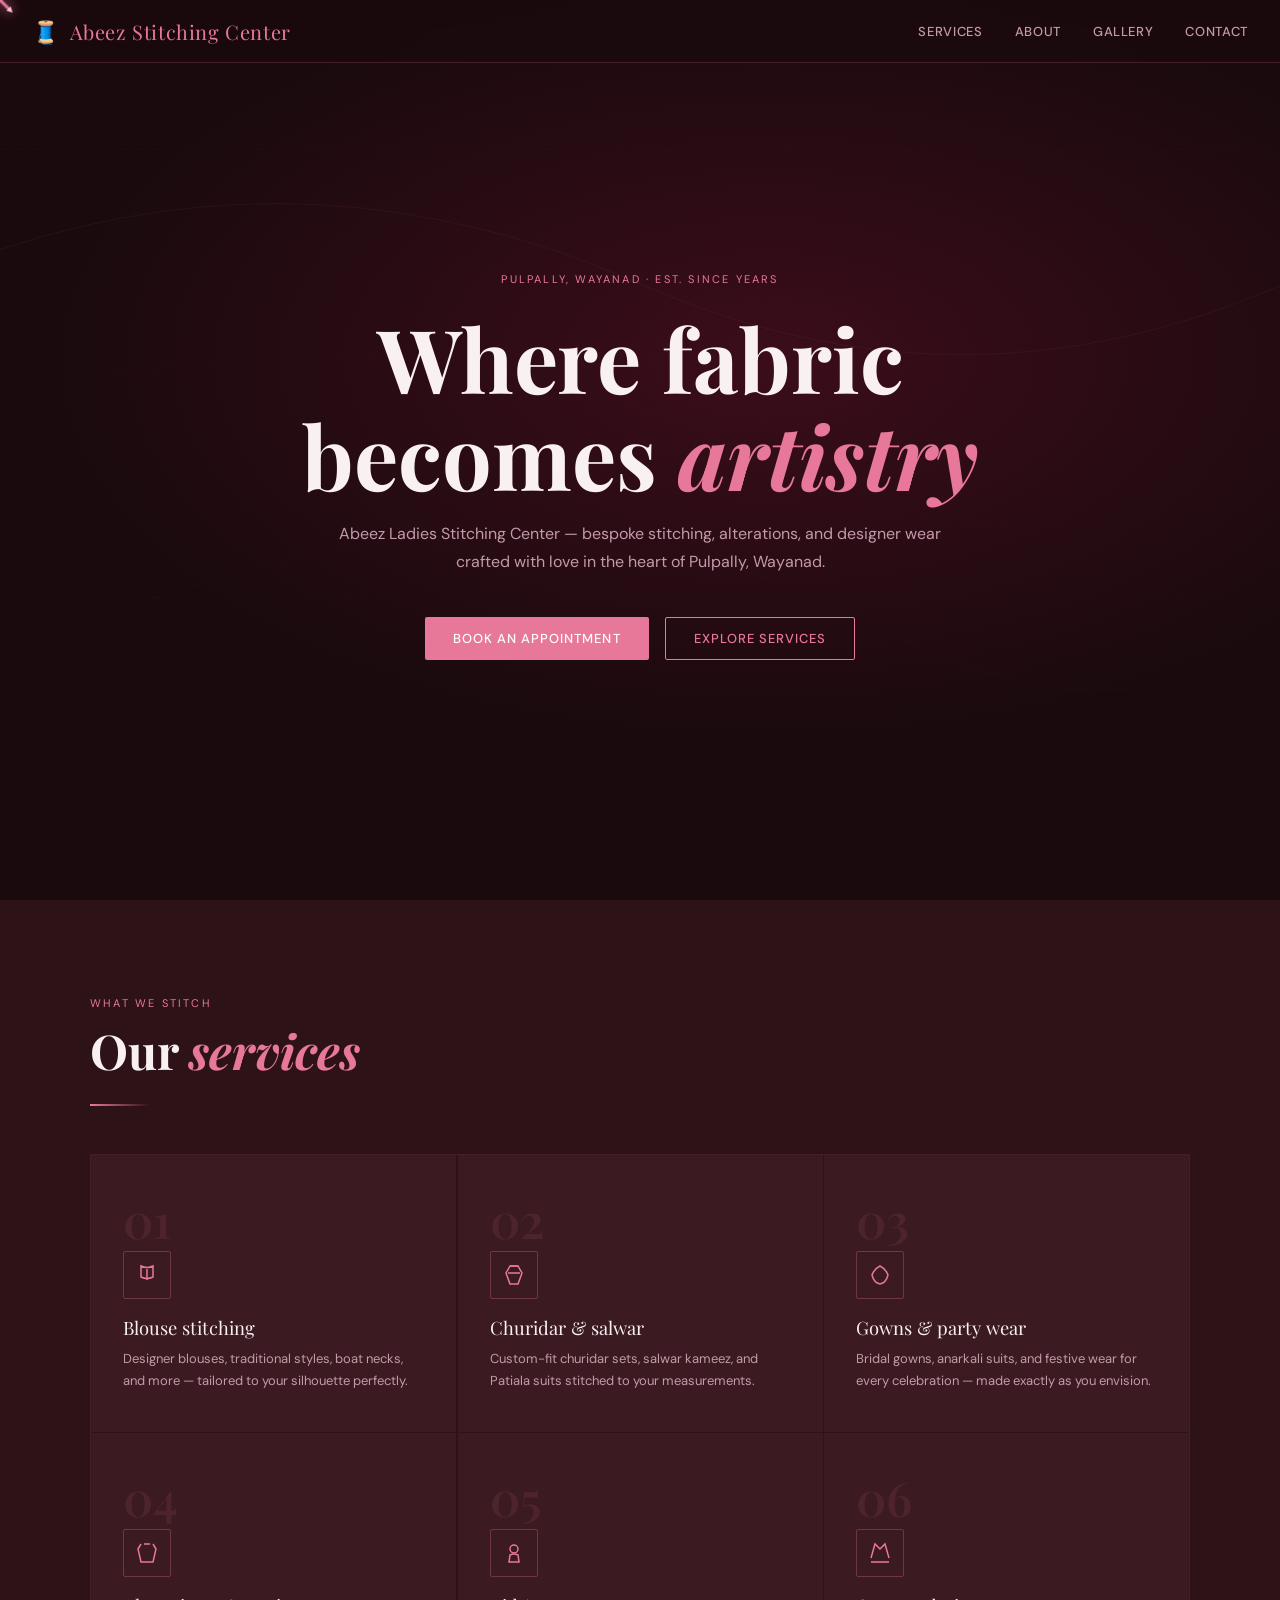
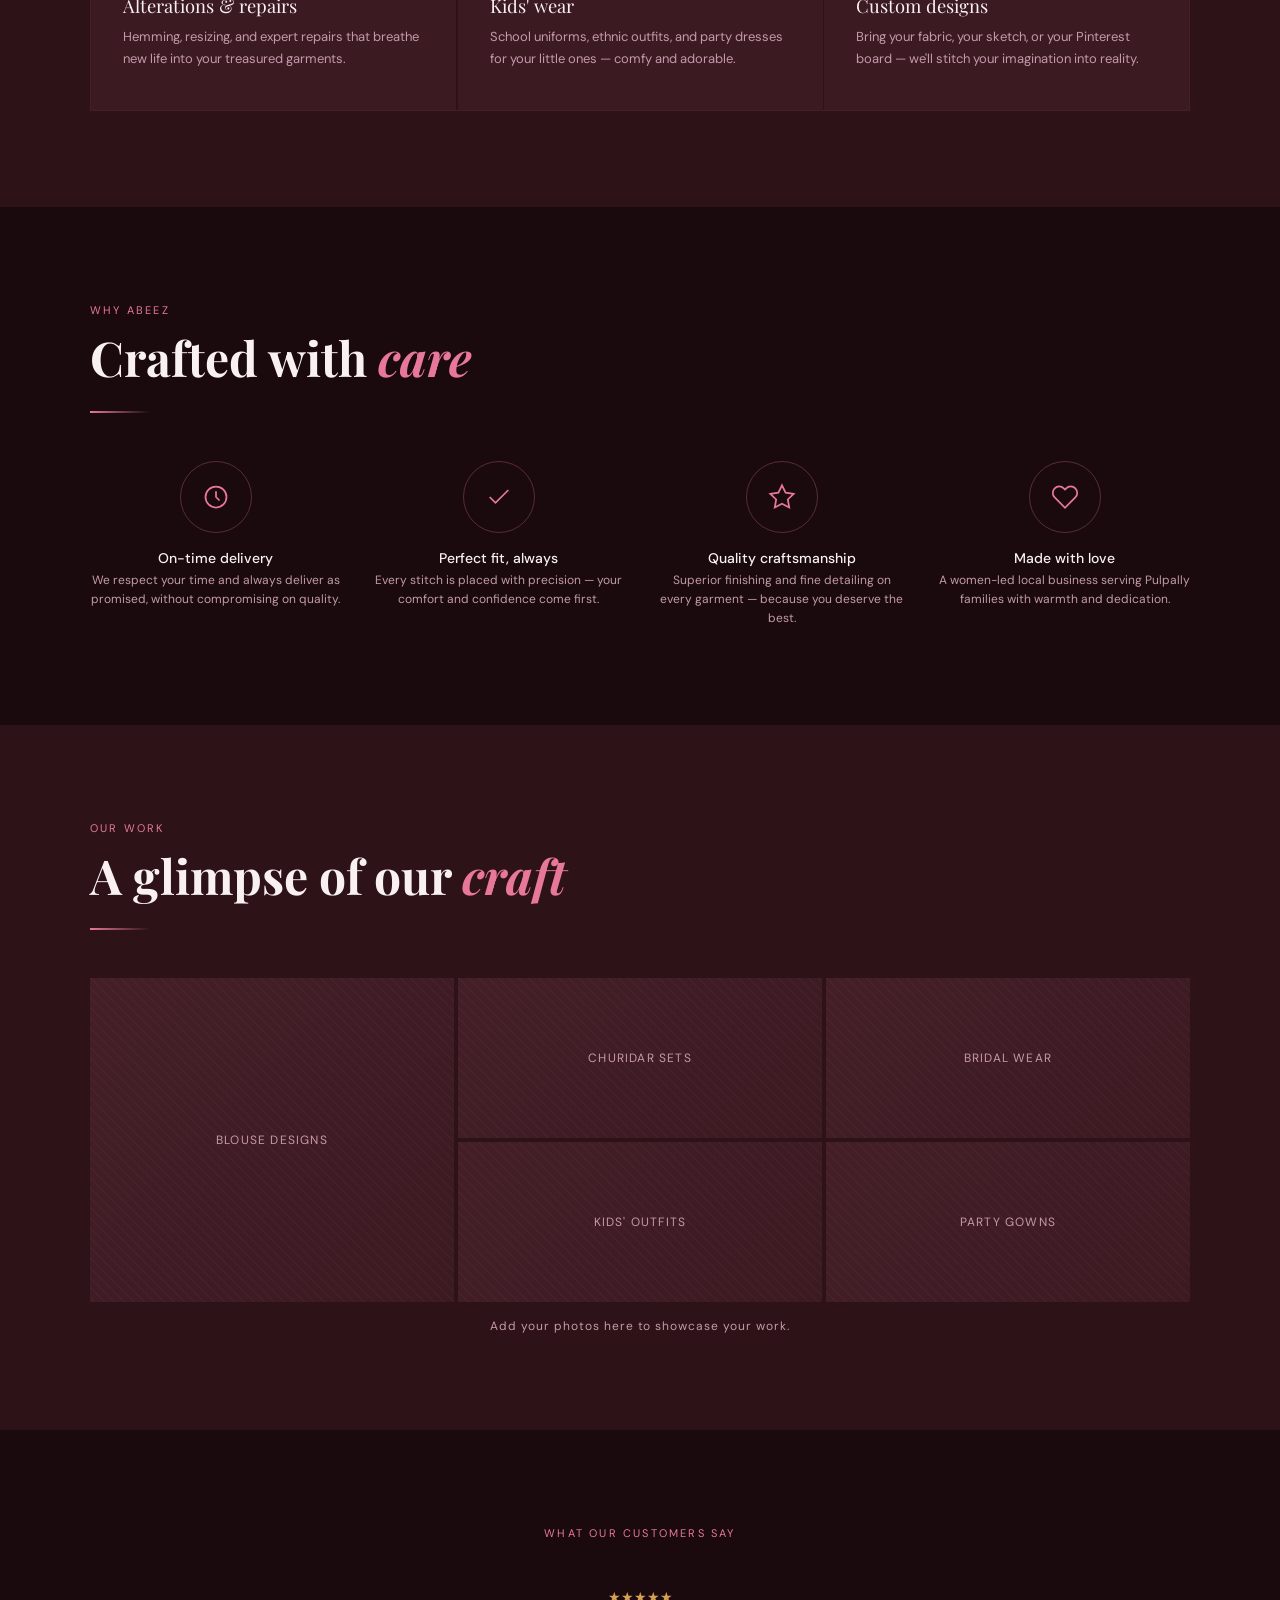
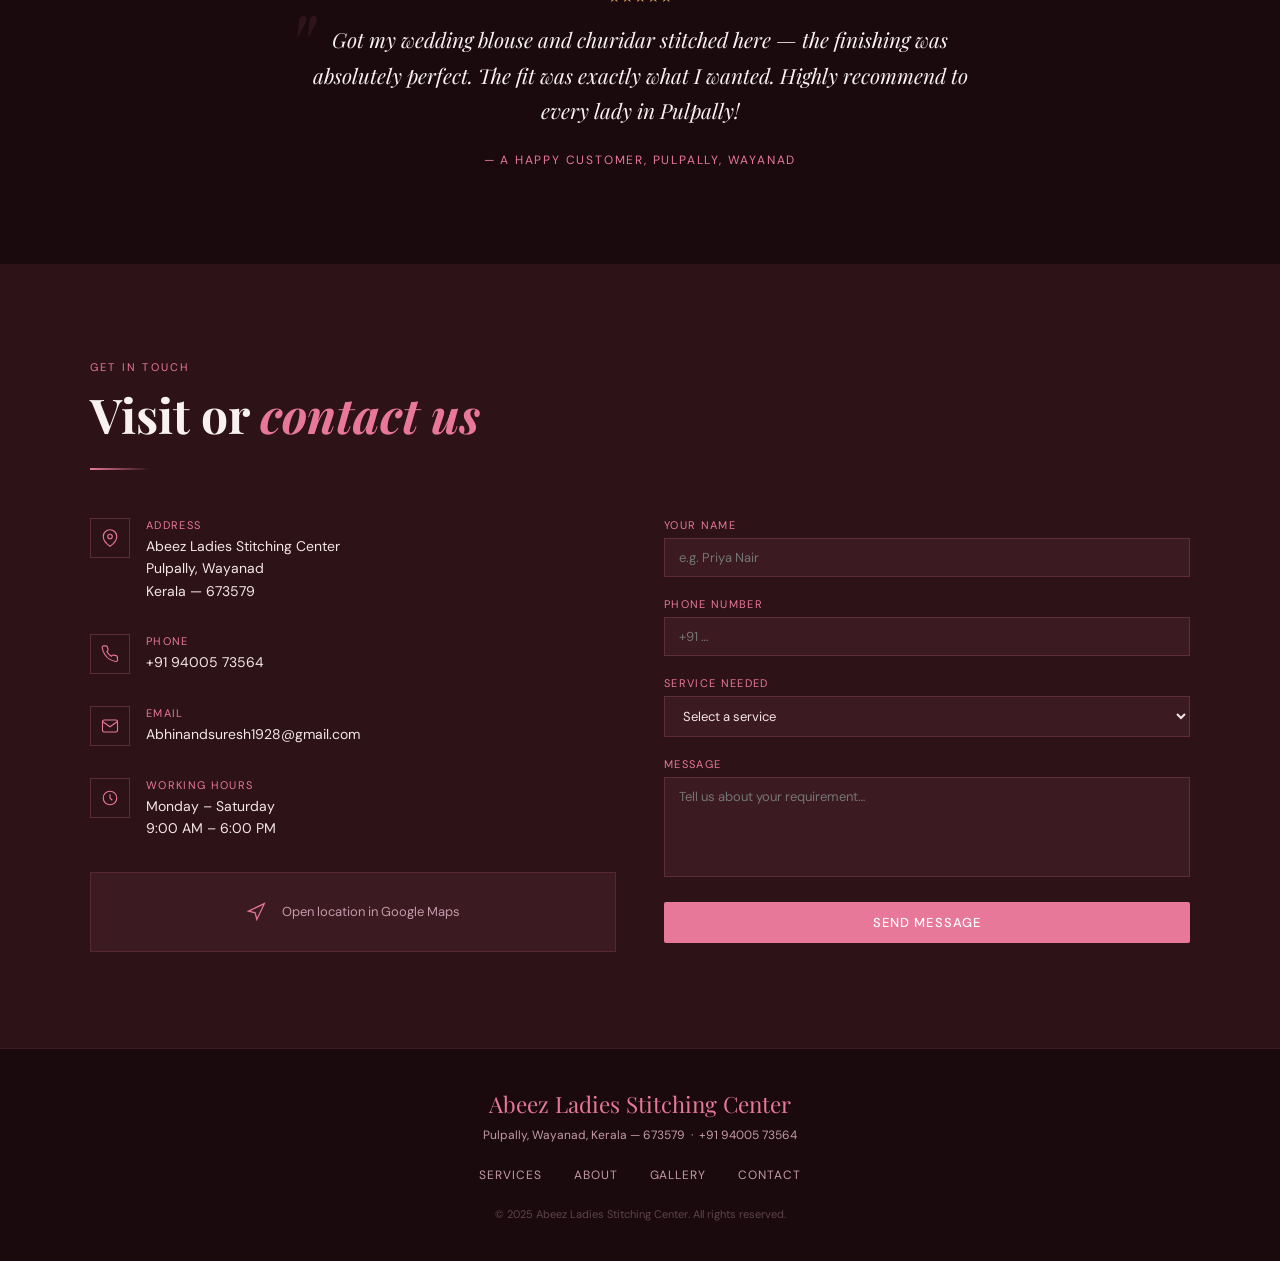
==== index.html @ ac06796e "initial commit" ====
<!DOCTYPE html>
<html lang="en">
<head>
<meta charset="UTF-8"/>
<meta name="viewport" content="width=device-width, initial-scale=1.0"/>
<title>Abeez Ladies Stitching Center – Pulpally, Wayanad</title>
<link href="https://fonts.googleapis.com/css2?family=Playfair+Display:ital,wght@0,400;0,600;1,400&family=DM+Sans:wght@300;400;500&display=swap" rel="stylesheet"/>
<style>
/* ─── Reset & Base ─── */
*,*::before,*::after{box-sizing:border-box;margin:0;padding:0;}
html{scroll-behavior:smooth;}
body{
  font-family:'DM Sans',sans-serif;
  background:#1a0a0e;
  color:#f5e6e8;
  cursor:none;
  overflow-x:hidden;
}

/* ─── Custom Cursor ─── */
#cursor{
  position:fixed;top:0;left:0;
  pointer-events:none;z-index:9999;
  transform:translate(-50%,-50%);
  transition:transform 0.1s ease;
}
#cursor-needle{
  width:40px;height:40px;
  position:relative;
  transform:rotate(-45deg);
}
#cursor-needle svg{
  width:100%;height:100%;
  filter:drop-shadow(0 0 6px #e8789a);
}
#cursor-trail{
  position:fixed;top:0;left:0;
  pointer-events:none;z-index:9998;
  transform:translate(-50%,-50%);
}
.trail-dot{
  position:fixed;
  width:5px;height:5px;
  border-radius:50%;
  background:rgba(232,120,154,0.5);
  pointer-events:none;
  z-index:9997;
  transform:translate(-50%,-50%);
  transition:opacity 0.5s ease;
}

/* ─── Palette ─── */
:root{
  --rose:     #e8789a;
  --rose-deep:#c04a70;
  --blush:    #f2c4d0;
  --cream:    #f9f0f2;
  --dark:     #1a0a0e;
  --dark-mid: #2d1218;
  --dark-card:#3b1a22;
  --gold:     #d4a054;
  --text-light:#f5e6e8;
  --text-muted:#c49aaa;
}

/* ─── Nav ─── */
nav{
  position:fixed;top:0;left:0;width:100%;
  z-index:100;
  padding:1rem 2rem;
  display:flex;align-items:center;justify-content:space-between;
  background:rgba(26,10,14,0.85);
  backdrop-filter:blur(12px);
  border-bottom:0.5px solid rgba(232,120,154,0.2);
  transition:padding 0.3s;
}
nav.scrolled{padding:0.6rem 2rem;}
.nav-brand{
  font-family:'Playfair Display',serif;
  font-size:1.25rem;
  color:var(--rose);
  letter-spacing:0.03em;
  display:flex;align-items:center;gap:10px;
}
.nav-brand .needle-icon{font-size:22px;}
.nav-links{display:flex;gap:2rem;}
.nav-links a{
  font-size:13px;font-weight:500;letter-spacing:0.05em;
  color:var(--text-muted);text-decoration:none;
  text-transform:uppercase;
  transition:color 0.2s;
  position:relative;
}
.nav-links a::after{
  content:'';position:absolute;bottom:-3px;left:0;
  width:0;height:1px;background:var(--rose);
  transition:width 0.3s;
}
.nav-links a:hover{color:var(--rose);}
.nav-links a:hover::after{width:100%;}

/* ─── Hero ─── */
#hero{
  min-height:100vh;
  display:flex;align-items:center;justify-content:center;
  position:relative;overflow:hidden;
  padding:6rem 2rem 4rem;
}
.hero-bg{
  position:absolute;inset:0;
  background:radial-gradient(ellipse 80% 60% at 60% 40%, #3b0d1a 0%, #1a0a0e 70%);
}
.hero-threads{
  position:absolute;inset:0;
  pointer-events:none;
  opacity:0.25;
}
.hero-content{
  position:relative;z-index:2;
  text-align:center;
  max-width:700px;
}
.hero-eyebrow{
  font-size:11px;letter-spacing:0.2em;text-transform:uppercase;
  color:var(--rose);margin-bottom:1.5rem;
  opacity:0;transform:translateY(20px);
  animation:fadeUp 0.8s 0.3s forwards;
}
.hero-title{
  font-family:'Playfair Display',serif;
  font-size:clamp(2.8rem,7vw,5.5rem);
  line-height:1.1;
  color:var(--cream);
  margin-bottom:1rem;
  opacity:0;transform:translateY(30px);
  animation:fadeUp 0.9s 0.5s forwards;
}
.hero-title em{
  color:var(--rose);font-style:italic;
}
.hero-sub{
  font-size:1rem;color:var(--text-muted);
  line-height:1.8;margin-bottom:2.5rem;
  opacity:0;transform:translateY(20px);
  animation:fadeUp 0.8s 0.7s forwards;
}
.hero-ctas{
  display:flex;gap:1rem;justify-content:center;flex-wrap:wrap;
  opacity:0;transform:translateY(20px);
  animation:fadeUp 0.8s 0.9s forwards;
}
.btn-primary{
  background:var(--rose);color:#fff;border:none;
  padding:12px 28px;border-radius:2px;
  font-family:'DM Sans',sans-serif;font-size:13px;font-weight:500;
  letter-spacing:0.08em;text-transform:uppercase;
  cursor:none;transition:background 0.2s,transform 0.15s;
}
.btn-primary:hover{background:var(--rose-deep);transform:translateY(-2px);}
.btn-ghost{
  background:transparent;color:var(--rose);
  border:1px solid var(--rose);
  padding:12px 28px;border-radius:2px;
  font-family:'DM Sans',sans-serif;font-size:13px;font-weight:500;
  letter-spacing:0.08em;text-transform:uppercase;
  cursor:none;transition:background 0.2s,transform 0.15s;
}
.btn-ghost:hover{background:rgba(232,120,154,0.1);transform:translateY(-2px);}

/* Floating thread animation in hero */
.thread-line{
  position:absolute;
  height:1px;
  background:linear-gradient(90deg,transparent,var(--rose),transparent);
  opacity:0;
  animation:threadFloat 4s infinite;
}

/* ─── Section Shared ─── */
.section{padding:6rem 2rem;}
.section-inner{max-width:1100px;margin:0 auto;}
.section-eyebrow{
  font-size:11px;letter-spacing:0.2em;text-transform:uppercase;
  color:var(--rose);margin-bottom:0.75rem;
}
.section-heading{
  font-family:'Playfair Display',serif;
  font-size:clamp(2rem,4vw,3rem);
  color:var(--cream);margin-bottom:1rem;
  line-height:1.2;
}
.section-heading em{color:var(--rose);font-style:italic;}
.divider{
  width:60px;height:2px;
  background:linear-gradient(90deg,var(--rose),transparent);
  margin:1.5rem 0;
}

/* ─── Services ─── */
#services{background:var(--dark-mid);}
.services-grid{
  display:grid;
  grid-template-columns:repeat(auto-fit,minmax(280px,1fr));
  gap:1.5px;
  margin-top:3rem;
  border:1.5px solid rgba(232,120,154,0.12);
}
.service-item{
  background:var(--dark-card);
  padding:2.5rem 2rem;
  position:relative;overflow:hidden;
  transition:background 0.3s;
}
.service-item::before{
  content:'';position:absolute;
  top:0;left:0;width:100%;height:2px;
  background:linear-gradient(90deg,var(--rose),transparent);
  transform:scaleX(0);transform-origin:left;
  transition:transform 0.4s;
}
.service-item:hover{background:#4a2030;}
.service-item:hover::before{transform:scaleX(1);}
.service-num{
  font-family:'Playfair Display',serif;
  font-size:3rem;color:rgba(232,120,154,0.1);
  font-weight:600;line-height:1;margin-bottom:0.5rem;
}
.service-icon-wrap{
  width:48px;height:48px;margin-bottom:1rem;
  display:flex;align-items:center;justify-content:center;
  border:1px solid rgba(232,120,154,0.3);
  border-radius:2px;
}
.service-icon-wrap svg{width:24px;height:24px;stroke:var(--rose);fill:none;stroke-width:1.5;}
.service-name{
  font-family:'Playfair Display',serif;
  font-size:1.15rem;color:var(--cream);
  margin-bottom:0.5rem;
}
.service-desc{font-size:13px;color:var(--text-muted);line-height:1.7;}

/* ─── Why Us ─── */
#why{background:var(--dark);}
.why-grid{
  display:grid;
  grid-template-columns:repeat(auto-fit,minmax(200px,1fr));
  gap:2rem;margin-top:3rem;
}
.why-item{text-align:center;}
.why-circle{
  width:72px;height:72px;
  border-radius:50%;
  border:1px solid rgba(232,120,154,0.3);
  display:flex;align-items:center;justify-content:center;
  margin:0 auto 1rem;
  transition:border-color 0.3s,background 0.3s;
}
.why-item:hover .why-circle{
  background:rgba(232,120,154,0.1);
  border-color:var(--rose);
}
.why-circle svg{width:28px;height:28px;stroke:var(--rose);fill:none;stroke-width:1.5;}
.why-label{font-size:14px;font-weight:500;color:var(--cream);margin-bottom:4px;}
.why-desc{font-size:12px;color:var(--text-muted);line-height:1.6;}

/* ─── Gallery placeholder ─── */
#gallery{background:var(--dark-mid);}
.gallery-grid{
  display:grid;
  grid-template-columns:repeat(3,1fr);
  grid-template-rows:repeat(2,160px);
  gap:4px;margin-top:3rem;
}
.gallery-cell{
  background:var(--dark-card);
  display:flex;align-items:center;justify-content:center;
  font-size:12px;color:var(--text-muted);
  letter-spacing:0.1em;text-transform:uppercase;
  position:relative;overflow:hidden;
  transition:transform 0.3s;
}
.gallery-cell::after{
  content:'';position:absolute;inset:0;
  background:linear-gradient(135deg,rgba(232,120,154,0.05),transparent);
  pointer-events:none;
}
.gallery-cell:first-child{grid-row:span 2;}
.gallery-cell:hover{transform:scale(0.98);}
.gallery-pattern{
  position:absolute;inset:0;opacity:0.04;
  background-image:
    repeating-linear-gradient(45deg,var(--rose) 0,var(--rose) 1px,transparent 0,transparent 50%);
  background-size:10px 10px;
}

/* ─── Testimonial ─── */
#testimonials{background:var(--dark);}
.testimonial-block{
  max-width:680px;margin:3rem auto 0;
  text-align:center;
}
.testimonial-quote{
  font-family:'Playfair Display',serif;
  font-size:1.3rem;font-style:italic;
  color:var(--cream);line-height:1.7;
  margin-bottom:1.5rem;
  position:relative;
}
.testimonial-quote::before{
  content:'"';
  font-size:6rem;color:rgba(232,120,154,0.1);
  font-family:'Playfair Display',serif;
  position:absolute;top:-1.5rem;left:-1rem;
  line-height:1;pointer-events:none;
}
.testimonial-author{
  font-size:12px;letter-spacing:0.15em;text-transform:uppercase;
  color:var(--rose);
}
.stars{color:var(--gold);font-size:14px;margin-bottom:1rem;}

/* ─── Contact ─── */
#contact{background:var(--dark-mid);}
.contact-wrap{
  display:grid;
  grid-template-columns:1fr 1fr;
  gap:3rem;
  margin-top:3rem;
}
@media(max-width:700px){
  .contact-wrap{grid-template-columns:1fr;}
  .gallery-grid{grid-template-columns:1fr 1fr;grid-template-rows:auto;}
  .gallery-cell:first-child{grid-row:span 1;}
}
.contact-info{}
.contact-row{
  display:flex;align-items:flex-start;gap:1rem;
  margin-bottom:2rem;
}
.contact-icon{
  width:40px;height:40px;flex-shrink:0;
  border:1px solid rgba(232,120,154,0.25);
  display:flex;align-items:center;justify-content:center;
}
.contact-icon svg{width:18px;height:18px;stroke:var(--rose);fill:none;stroke-width:1.5;}
.contact-key{font-size:11px;letter-spacing:0.12em;text-transform:uppercase;color:var(--rose);margin-bottom:3px;}
.contact-val{font-size:14px;color:var(--text-light);line-height:1.6;}

.contact-form{}
.form-group{margin-bottom:1.25rem;}
.form-group label{
  display:block;font-size:11px;
  letter-spacing:0.12em;text-transform:uppercase;
  color:var(--rose);margin-bottom:6px;
}
.form-group input,
.form-group textarea,
.form-group select{
  width:100%;background:var(--dark-card);
  border:0.5px solid rgba(232,120,154,0.2);
  color:var(--text-light);
  padding:10px 14px;font-family:'DM Sans',sans-serif;font-size:13px;
  outline:none;resize:none;
  transition:border-color 0.2s;
  border-radius:0;
}
.form-group input:focus,
.form-group textarea:focus{
  border-color:var(--rose);
}
.form-group textarea{height:100px;}
.form-success{
  display:none;
  color:var(--rose);font-size:13px;
  margin-top:0.75rem;text-align:center;
  letter-spacing:0.05em;
}

/* ─── Map strip ─── */
.map-strip{
  background:var(--dark-card);
  border:0.5px solid rgba(232,120,154,0.15);
  border-radius:0;
  display:flex;align-items:center;justify-content:center;
  height:80px;margin-top:2rem;
  gap:1rem;font-size:13px;color:var(--text-muted);
  text-decoration:none;
  transition:background 0.2s,color 0.2s;
}
.map-strip:hover{background:rgba(232,120,154,0.07);color:var(--rose);}
.map-strip svg{width:20px;height:20px;stroke:var(--rose);fill:none;stroke-width:1.5;}

/* ─── Footer ─── */
footer{
  background:var(--dark);
  border-top:0.5px solid rgba(232,120,154,0.15);
  padding:2.5rem 2rem;
  text-align:center;
}
.footer-brand{
  font-family:'Playfair Display',serif;
  font-size:1.4rem;color:var(--rose);margin-bottom:0.5rem;
}
.footer-loc{font-size:12px;color:var(--text-muted);margin-bottom:1.5rem;}
.footer-links{display:flex;gap:2rem;justify-content:center;margin-bottom:1.5rem;}
.footer-links a{font-size:12px;color:var(--text-muted);text-decoration:none;letter-spacing:0.08em;text-transform:uppercase;}
.footer-links a:hover{color:var(--rose);}
.footer-copy{font-size:11px;color:rgba(196,154,170,0.4);}

/* ─── Scroll reveal ─── */
.reveal{
  opacity:0;transform:translateY(30px);
  transition:opacity 0.7s ease,transform 0.7s ease;
}
.reveal.visible{opacity:1;transform:none;}

/* ─── Animations ─── */
@keyframes fadeUp{
  to{opacity:1;transform:translateY(0);}
}
@keyframes threadFloat{
  0%{opacity:0;transform:translateX(-100%) rotate(var(--r,0deg));}
  20%{opacity:0.5;}
  80%{opacity:0.3;}
  100%{opacity:0;transform:translateX(200vw) rotate(var(--r,0deg));}
}
@keyframes needlePulse{
  0%,100%{filter:drop-shadow(0 0 4px #e8789a);}
  50%{filter:drop-shadow(0 0 10px #e8789a) drop-shadow(0 0 20px #c04a70);}
}
#cursor-needle svg{animation:needlePulse 2s infinite;}

/* ─── Reduced motion ─── */
@media(prefers-reduced-motion:reduce){
  .reveal{opacity:1;transform:none;}
  *{animation-duration:0.01ms!important;transition-duration:0.01ms!important;}
}
</style>
</head>
<body>

<!-- Custom cursor -->
<div id="cursor">
  <div id="cursor-needle">
    <svg viewBox="0 0 40 40" xmlns="http://www.w3.org/2000/svg">
      <!-- Needle body -->
      <rect x="18.5" y="2" width="3" height="32" rx="1.5" fill="#e8789a"/>
      <!-- Needle tip -->
      <polygon points="20,38 17,32 23,32" fill="#f2c4d0"/>
      <!-- Eye of needle -->
      <ellipse cx="20" cy="7" rx="2.5" ry="3.5" fill="none" stroke="#f9f0f2" stroke-width="1.5"/>
      <!-- Thread coming out of eye -->
      <path d="M20 6 Q14 10 10 16 Q6 22 8 28" stroke="#d4a054" stroke-width="1.2" fill="none" stroke-dasharray="2,2"/>
    </svg>
  </div>
</div>

<!-- NAV -->
<nav id="navbar">
  <div class="nav-brand">
    <span class="needle-icon">🧵</span>
    Abeez Stitching Center
  </div>
  <div class="nav-links">
    <a href="#services">Services</a>
    <a href="#why">About</a>
    <a href="#gallery">Gallery</a>
    <a href="#contact">Contact</a>
  </div>
</nav>

<!-- HERO -->
<section id="hero">
  <div class="hero-bg"></div>
  <svg class="hero-threads" viewBox="0 0 1200 700" preserveAspectRatio="xMidYMid slice" xmlns="http://www.w3.org/2000/svg">
    <path d="M0 200 Q300 100 600 300 T1200 200" stroke="#e8789a" stroke-width="0.8" fill="none" opacity="0.3">
      <animate attributeName="d" values="M0 200 Q300 100 600 300 T1200 200;M0 250 Q300 150 600 250 T1200 300;M0 200 Q300 100 600 300 T1200 200" dur="8s" repeatCount="indefinite"/>
    </path>
    <path d="M0 400 Q400 250 700 450 T1200 350" stroke="#c04a70" stroke-width="0.5" fill="none" opacity="0.2">
      <animate attributeName="d" values="M0 400 Q400 250 700 450 T1200 350;M0 350 Q400 300 700 400 T1200 450;M0 400 Q400 250 700 450 T1200 350" dur="10s" repeatCount="indefinite"/>
    </path>
    <path d="M100 600 Q500 400 800 600 T1200 500" stroke="#f2c4d0" stroke-width="0.4" fill="none" opacity="0.15">
      <animate attributeName="d" values="M100 600 Q500 400 800 600 T1200 500;M100 550 Q500 450 800 550 T1200 600;M100 600 Q500 400 800 600 T1200 500" dur="12s" repeatCount="indefinite"/>
    </path>
    <!-- Dotted stitch lines -->
    <line x1="0" y1="140" x2="1200" y2="140" stroke="#e8789a" stroke-width="1" stroke-dasharray="6,10" opacity="0.12"/>
    <line x1="0" y1="560" x2="1200" y2="560" stroke="#e8789a" stroke-width="1" stroke-dasharray="6,10" opacity="0.08"/>
  </svg>

  <div class="hero-content">
    <p class="hero-eyebrow">Pulpally, Wayanad · Est. since years</p>
    <h1 class="hero-title">Where fabric becomes <em>artistry</em></h1>
    <p class="hero-sub">Abeez Ladies Stitching Center — bespoke stitching, alterations, and designer wear<br>crafted with love in the heart of Pulpally, Wayanad.</p>
    <div class="hero-ctas">
      <button class="btn-primary" onclick="document.getElementById('contact').scrollIntoView({behavior:'smooth'})">Book an appointment</button>
      <button class="btn-ghost" onclick="document.getElementById('services').scrollIntoView({behavior:'smooth'})">Explore services</button>
    </div>
  </div>
</section>

<!-- SERVICES -->
<section id="services" class="section">
  <div class="section-inner">
    <p class="section-eyebrow reveal">What we stitch</p>
    <h2 class="section-heading reveal">Our <em>services</em></h2>
    <div class="divider reveal"></div>
    <div class="services-grid">

      <div class="service-item reveal">
        <div class="service-num">01</div>
        <div class="service-icon-wrap">
          <svg viewBox="0 0 24 24"><path d="M6 3 Q12 6 18 3 L18 14 Q12 17 6 14 Z"/><line x1="12" y1="6" x2="12" y2="17"/></svg>
        </div>
        <div class="service-name">Blouse stitching</div>
        <div class="service-desc">Designer blouses, traditional styles, boat necks, and more — tailored to your silhouette perfectly.</div>
      </div>

      <div class="service-item reveal">
        <div class="service-num">02</div>
        <div class="service-icon-wrap">
          <svg viewBox="0 0 24 24"><path d="M8 3 L4 10 L8 21 L16 21 L20 10 L16 3 Z"/><line x1="8" y1="3" x2="16" y2="3"/><line x1="6" y1="10" x2="18" y2="10"/></svg>
        </div>
        <div class="service-name">Churidar & salwar</div>
        <div class="service-desc">Custom-fit churidar sets, salwar kameez, and Patiala suits stitched to your measurements.</div>
      </div>

      <div class="service-item reveal">
        <div class="service-num">03</div>
        <div class="service-icon-wrap">
          <svg viewBox="0 0 24 24"><path d="M12 3 Q18 6 20 12 Q18 20 12 21 Q6 20 4 12 Q6 6 12 3Z"/></svg>
        </div>
        <div class="service-name">Gowns & party wear</div>
        <div class="service-desc">Bridal gowns, anarkali suits, and festive wear for every celebration — made exactly as you envision.</div>
      </div>

      <div class="service-item reveal">
        <div class="service-num">04</div>
        <div class="service-icon-wrap">
          <svg viewBox="0 0 24 24"><path d="M6 3 L3 8 L6 21 L18 21 L21 8 L18 3"/><line x1="9" y1="3" x2="15" y2="3"/></svg>
        </div>
        <div class="service-name">Alterations & repairs</div>
        <div class="service-desc">Hemming, resizing, and expert repairs that breathe new life into your treasured garments.</div>
      </div>

      <div class="service-item reveal">
        <div class="service-num">05</div>
        <div class="service-icon-wrap">
          <svg viewBox="0 0 24 24"><circle cx="12" cy="8" r="4"/><path d="M8 14 Q12 12 16 14 L17 21 L7 21 Z"/></svg>
        </div>
        <div class="service-name">Kids' wear</div>
        <div class="service-desc">School uniforms, ethnic outfits, and party dresses for your little ones — comfy and adorable.</div>
      </div>

      <div class="service-item reveal">
        <div class="service-num">06</div>
        <div class="service-icon-wrap">
          <svg viewBox="0 0 24 24"><path d="M3 17 L7 3 L12 8 L17 3 L21 17"/><line x1="3" y1="21" x2="21" y2="21"/></svg>
        </div>
        <div class="service-name">Custom designs</div>
        <div class="service-desc">Bring your fabric, your sketch, or your Pinterest board — we'll stitch your imagination into reality.</div>
      </div>

    </div>
  </div>
</section>

<!-- WHY US -->
<section id="why" class="section">
  <div class="section-inner">
    <p class="section-eyebrow reveal">Why Abeez</p>
    <h2 class="section-heading reveal">Crafted with <em>care</em></h2>
    <div class="divider reveal"></div>
    <div class="why-grid">
      <div class="why-item reveal">
        <div class="why-circle">
          <svg viewBox="0 0 24 24"><circle cx="12" cy="12" r="9"/><polyline points="12 7 12 12 15 15"/></svg>
        </div>
        <div class="why-label">On-time delivery</div>
        <div class="why-desc">We respect your time and always deliver as promised, without compromising on quality.</div>
      </div>
      <div class="why-item reveal">
        <div class="why-circle">
          <svg viewBox="0 0 24 24"><polyline points="20 6 9 17 4 12"/></svg>
        </div>
        <div class="why-label">Perfect fit, always</div>
        <div class="why-desc">Every stitch is placed with precision — your comfort and confidence come first.</div>
      </div>
      <div class="why-item reveal">
        <div class="why-circle">
          <svg viewBox="0 0 24 24"><polygon points="12 2 15.09 8.26 22 9.27 17 14.14 18.18 21.02 12 17.77 5.82 21.02 7 14.14 2 9.27 8.91 8.26 12 2"/></svg>
        </div>
        <div class="why-label">Quality craftsmanship</div>
        <div class="why-desc">Superior finishing and fine detailing on every garment — because you deserve the best.</div>
      </div>
      <div class="why-item reveal">
        <div class="why-circle">
          <svg viewBox="0 0 24 24"><path d="M20.84 4.61a5.5 5.5 0 0 0-7.78 0L12 5.67l-1.06-1.06a5.5 5.5 0 0 0-7.78 7.78l1.06 1.06L12 21.23l7.78-7.78 1.06-1.06a5.5 5.5 0 0 0 0-7.78z"/></svg>
        </div>
        <div class="why-label">Made with love</div>
        <div class="why-desc">A women-led local business serving Pulpally families with warmth and dedication.</div>
      </div>
    </div>
  </div>
</section>

<!-- GALLERY -->
<section id="gallery" class="section">
  <div class="section-inner">
    <p class="section-eyebrow reveal">Our work</p>
    <h2 class="section-heading reveal">A glimpse of our <em>craft</em></h2>
    <div class="divider reveal"></div>
    <div class="gallery-grid reveal">
      <div class="gallery-cell">
        <div class="gallery-pattern"></div>
        Blouse designs
      </div>
      <div class="gallery-cell">
        <div class="gallery-pattern"></div>
        Churidar sets
      </div>
      <div class="gallery-cell">
        <div class="gallery-pattern"></div>
        Bridal wear
      </div>
      <div class="gallery-cell">
        <div class="gallery-pattern"></div>
        Kids' outfits
      </div>
      <div class="gallery-cell">
        <div class="gallery-pattern"></div>
        Party gowns
      </div>
    </div>
    <p style="font-size:12px;color:var(--text-muted);text-align:center;margin-top:1rem;letter-spacing:0.08em;">Add your photos here to showcase your work.</p>
  </div>
</section>

<!-- TESTIMONIAL -->
<section id="testimonials" class="section">
  <div class="section-inner">
    <p class="section-eyebrow" style="text-align:center" class="reveal">What our customers say</p>
    <div class="testimonial-block reveal">
      <div class="stars">★★★★★</div>
      <p class="testimonial-quote">Got my wedding blouse and churidar stitched here — the finishing was absolutely perfect. The fit was exactly what I wanted. Highly recommend to every lady in Pulpally!</p>
      <div class="testimonial-author">— A happy customer, Pulpally, Wayanad</div>
    </div>
  </div>
</section>

<!-- CONTACT -->
<section id="contact" class="section">
  <div class="section-inner">
    <p class="section-eyebrow reveal">Get in touch</p>
    <h2 class="section-heading reveal">Visit or <em>contact us</em></h2>
    <div class="divider reveal"></div>
    <div class="contact-wrap">

      <div class="contact-info reveal">
        <div class="contact-row">
          <div class="contact-icon"><svg viewBox="0 0 24 24"><path d="M21 10c0 7-9 13-9 13s-9-6-9-13a9 9 0 0 1 18 0z"/><circle cx="12" cy="10" r="3"/></svg></div>
          <div>
            <div class="contact-key">Address</div>
            <div class="contact-val">Abeez Ladies Stitching Center<br>Pulpally, Wayanad<br>Kerala — 673579</div>
          </div>
        </div>
        <div class="contact-row">
          <div class="contact-icon"><svg viewBox="0 0 24 24"><path d="M22 16.92v3a2 2 0 0 1-2.18 2 19.79 19.79 0 0 1-8.63-3.07A19.5 19.5 0 0 1 4.69 12 19.79 19.79 0 0 1 1.61 3.4 2 2 0 0 1 3.6 1.21h3a2 2 0 0 1 2 1.72 12.84 12.84 0 0 0 .7 2.81 2 2 0 0 1-.45 2.11L7.91 8.9a16 16 0 0 0 6 6l.95-.95a2 2 0 0 1 2.11-.45 12.84 12.84 0 0 0 2.81.7A2 2 0 0 1 21.73 16.92z"/></svg></div>
          <div>
            <div class="contact-key">Phone</div>
            <div class="contact-val">+91 94005 73564</div>
          </div>
        </div>
        <div class="contact-row">
          <div class="contact-icon"><svg viewBox="0 0 24 24"><path d="M4 4h16c1.1 0 2 .9 2 2v12c0 1.1-.9 2-2 2H4c-1.1 0-2-.9-2-2V6c0-1.1.9-2 2-2z"/><polyline points="22,6 12,13 2,6"/></svg></div>
          <div>
            <div class="contact-key">Email</div>
            <div class="contact-val">Abhinandsuresh1928@gmail.com</div>
          </div>
        </div>
        <div class="contact-row">
          <div class="contact-icon"><svg viewBox="0 0 24 24"><circle cx="12" cy="12" r="9"/><polyline points="12 7 12 12 15 15"/></svg></div>
          <div>
            <div class="contact-key">Working hours</div>
            <div class="contact-val">Monday – Saturday<br>9:00 AM – 6:00 PM</div>
          </div>
        </div>

        <a class="map-strip" href="https://maps.google.com/?q=Pulpally,Wayanad,Kerala,673579" target="_blank">
          <svg viewBox="0 0 24 24"><polygon points="3 11 22 2 13 21 11 13 3 11"/></svg>
          Open location in Google Maps
        </a>
      </div>

      <div class="contact-form reveal">
        <div class="form-group">
          <label>Your name</label>
          <input type="text" id="f-name" placeholder="e.g. Priya Nair"/>
        </div>
        <div class="form-group">
          <label>Phone number</label>
          <input type="tel" id="f-phone" placeholder="+91 …"/>
        </div>
        <div class="form-group">
          <label>Service needed</label>
          <select id="f-service">
            <option value="">Select a service</option>
            <option>Blouse stitching</option>
            <option>Churidar / Salwar</option>
            <option>Gown / Party wear</option>
            <option>Alteration / Repair</option>
            <option>Kids' wear</option>
            <option>Custom design</option>
          </select>
        </div>
        <div class="form-group">
          <label>Message</label>
          <textarea id="f-message" placeholder="Tell us about your requirement…"></textarea>
        </div>
        <button class="btn-primary" onclick="submitForm()" style="width:100%;">Send message</button>
        <div class="form-success" id="form-success">✓ Thank you! We'll get back to you shortly.</div>
      </div>

    </div>
  </div>
</section>

<!-- FOOTER -->
<footer>
  <div class="footer-brand">Abeez Ladies Stitching Center</div>
  <div class="footer-loc">Pulpally, Wayanad, Kerala — 673579 &nbsp;·&nbsp; +91 94005 73564</div>
  <div class="footer-links">
    <a href="#services">Services</a>
    <a href="#why">About</a>
    <a href="#gallery">Gallery</a>
    <a href="#contact">Contact</a>
  </div>
  <div class="footer-copy">© 2025 Abeez Ladies Stitching Center. All rights reserved.</div>
</footer>

<script>
/* ─── Cursor ─── */
const cursor = document.getElementById('cursor');
const trails = [];
const TRAIL_COUNT = 12;
for(let i=0;i<TRAIL_COUNT;i++){
  const d=document.createElement('div');
  d.className='trail-dot';
  document.body.appendChild(d);
  trails.push({el:d,x:0,y:0});
}
let mx=0,my=0;
document.addEventListener('mousemove',e=>{
  mx=e.clientX;my=e.clientY;
  cursor.style.left=mx+'px';
  cursor.style.top=my+'px';
});
function animateTrail(){
  let px=mx,py=my;
  trails.forEach((t,i)=>{
    const prev=i===0?{x:mx,y:my}:trails[i-1];
    t.x+=(prev.x-t.x)*0.25;
    t.y+=(prev.y-t.y)*0.25;
    t.el.style.left=t.x+'px';
    t.el.style.top=t.y+'px';
    t.el.style.opacity=(1-i/TRAIL_COUNT)*0.5;
    t.el.style.width=(5-i*0.3)+'px';
    t.el.style.height=(5-i*0.3)+'px';
  });
  requestAnimationFrame(animateTrail);
}
animateTrail();

/* ─── Nav scroll ─── */
const navbar=document.getElementById('navbar');
window.addEventListener('scroll',()=>{
  navbar.classList.toggle('scrolled',window.scrollY>50);
});

/* ─── Scroll reveal ─── */
const revealEls=document.querySelectorAll('.reveal');
const io=new IntersectionObserver(entries=>{
  entries.forEach((e,i)=>{
    if(e.isIntersecting){
      setTimeout(()=>e.target.classList.add('visible'),i*80);
      io.unobserve(e.target);
    }
  });
},{threshold:0.12});
revealEls.forEach(el=>io.observe(el));

/* ─── Form ─── */
function submitForm(){
  const name=document.getElementById('f-name').value.trim();
  const phone=document.getElementById('f-phone').value.trim();
  if(!name||!phone){alert('Please enter your name and phone number.');return;}
  document.getElementById('form-success').style.display='block';
  document.getElementById('f-name').value='';
  document.getElementById('f-phone').value='';
  document.getElementById('f-message').value='';
  document.getElementById('f-service').value='';
}
</script>
</body>
</html>
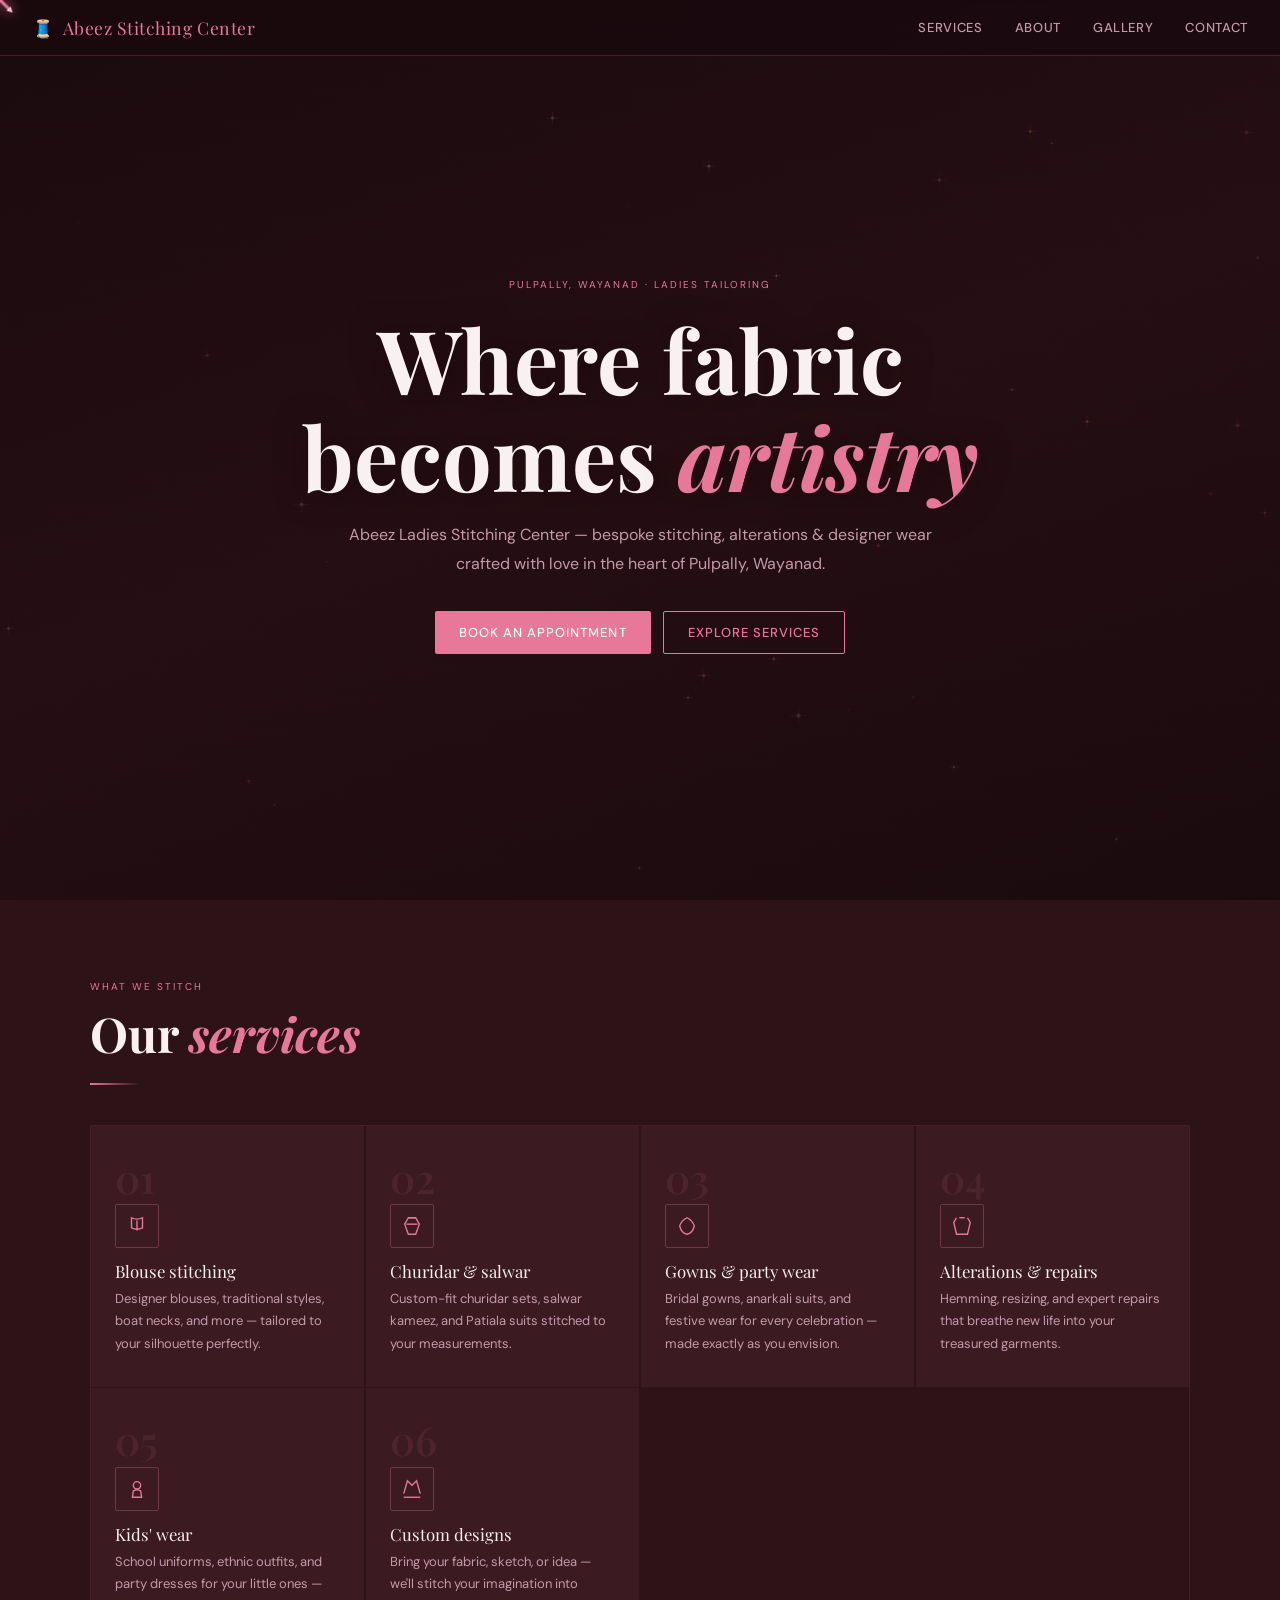
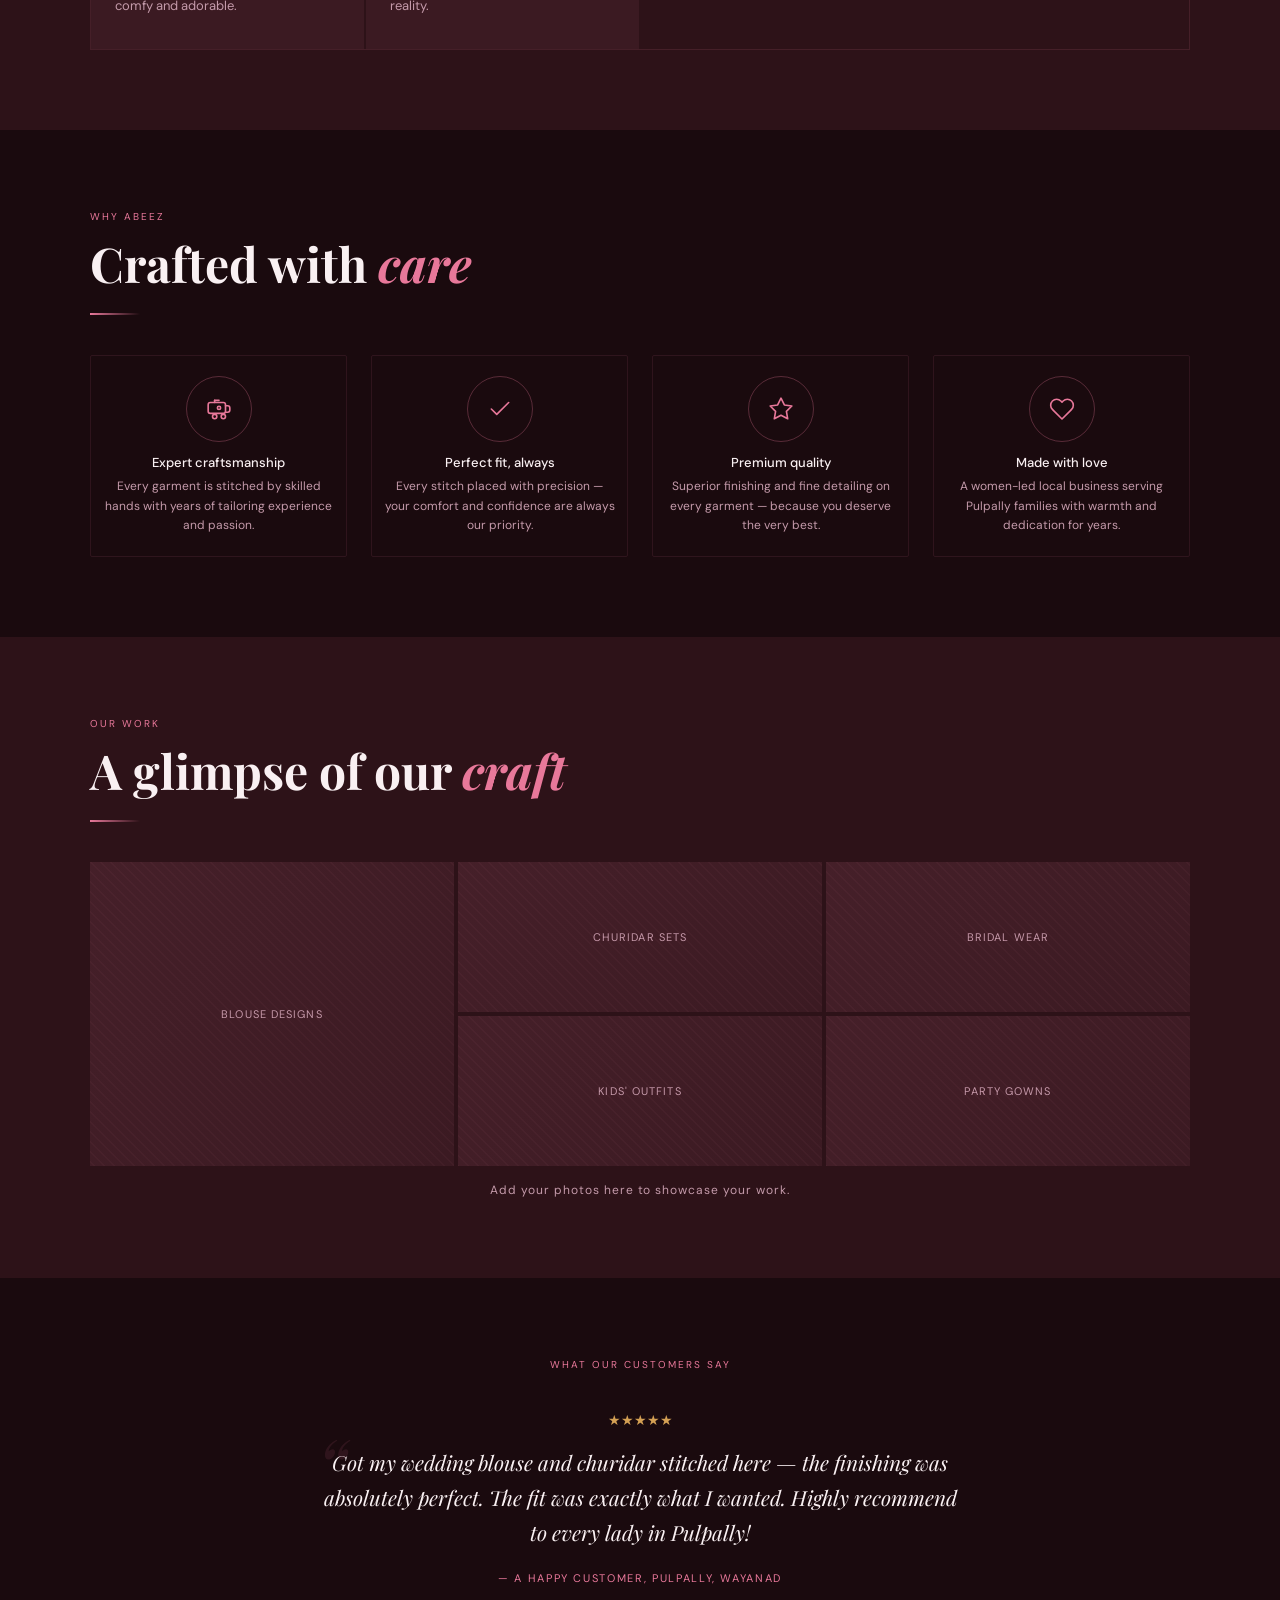
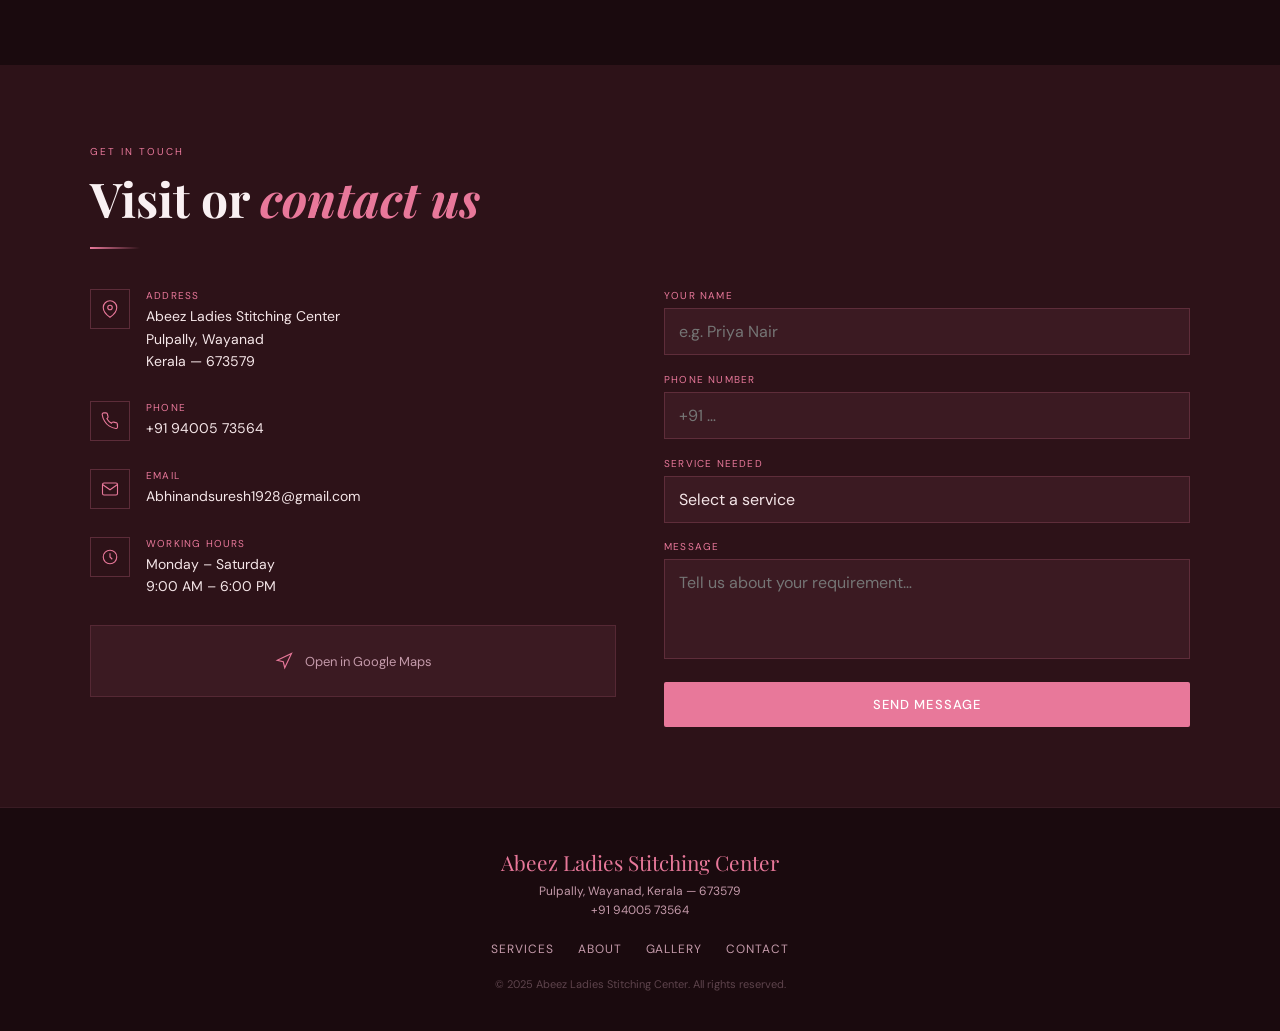
==== commit 9f6cb5bb: "initial commit" ====
--- a/index.html
+++ b/index.html
@@ -6,491 +6,218 @@
 <title>Abeez Ladies Stitching Center – Pulpally, Wayanad</title>
 <link href="https://fonts.googleapis.com/css2?family=Playfair+Display:ital,wght@0,400;0,600;1,400&family=DM+Sans:wght@300;400;500&display=swap" rel="stylesheet"/>
 <style>
-/* ─── Reset & Base ─── */
 *,*::before,*::after{box-sizing:border-box;margin:0;padding:0;}
 html{scroll-behavior:smooth;}
-body{
-  font-family:'DM Sans',sans-serif;
-  background:#1a0a0e;
-  color:#f5e6e8;
-  cursor:none;
-  overflow-x:hidden;
-}
-
-/* ─── Custom Cursor ─── */
-#cursor{
-  position:fixed;top:0;left:0;
-  pointer-events:none;z-index:9999;
-  transform:translate(-50%,-50%);
-  transition:transform 0.1s ease;
-}
-#cursor-needle{
-  width:40px;height:40px;
-  position:relative;
-  transform:rotate(-45deg);
-}
-#cursor-needle svg{
-  width:100%;height:100%;
-  filter:drop-shadow(0 0 6px #e8789a);
-}
-#cursor-trail{
-  position:fixed;top:0;left:0;
-  pointer-events:none;z-index:9998;
-  transform:translate(-50%,-50%);
-}
-.trail-dot{
-  position:fixed;
-  width:5px;height:5px;
-  border-radius:50%;
-  background:rgba(232,120,154,0.5);
-  pointer-events:none;
-  z-index:9997;
-  transform:translate(-50%,-50%);
-  transition:opacity 0.5s ease;
-}
-
-/* ─── Palette ─── */
-:root{
-  --rose:     #e8789a;
-  --rose-deep:#c04a70;
-  --blush:    #f2c4d0;
-  --cream:    #f9f0f2;
-  --dark:     #1a0a0e;
-  --dark-mid: #2d1218;
-  --dark-card:#3b1a22;
-  --gold:     #d4a054;
-  --text-light:#f5e6e8;
-  --text-muted:#c49aaa;
-}
-
-/* ─── Nav ─── */
-nav{
-  position:fixed;top:0;left:0;width:100%;
-  z-index:100;
-  padding:1rem 2rem;
-  display:flex;align-items:center;justify-content:space-between;
-  background:rgba(26,10,14,0.85);
-  backdrop-filter:blur(12px);
-  border-bottom:0.5px solid rgba(232,120,154,0.2);
-  transition:padding 0.3s;
-}
-nav.scrolled{padding:0.6rem 2rem;}
-.nav-brand{
-  font-family:'Playfair Display',serif;
-  font-size:1.25rem;
-  color:var(--rose);
-  letter-spacing:0.03em;
-  display:flex;align-items:center;gap:10px;
-}
-.nav-brand .needle-icon{font-size:22px;}
+body{font-family:'DM Sans',sans-serif;background:#1a0a0e;color:#f5e6e8;cursor:none;overflow-x:hidden;}
+@media(hover:none){body{cursor:auto;}#cursor,.trail-dot{display:none!important;}.btn-primary,.btn-ghost,a,button{cursor:pointer;}}
+
+/* ── Cursor ── */
+#cursor{position:fixed;top:0;left:0;pointer-events:none;z-index:9999;transform:translate(-50%,-50%);}
+#cursor-needle{width:40px;height:40px;transform:rotate(-45deg);}
+#cursor-needle svg{width:100%;height:100%;filter:drop-shadow(0 0 6px #e8789a);}
+.trail-dot{position:fixed;width:5px;height:5px;border-radius:50%;background:rgba(232,120,154,0.5);pointer-events:none;z-index:9997;transform:translate(-50%,-50%);}
+@keyframes needlePulse{0%,100%{filter:drop-shadow(0 0 4px #e8789a);}50%{filter:drop-shadow(0 0 12px #e8789a) drop-shadow(0 0 24px #c04a70);}}
+#cursor-needle svg{animation:needlePulse 2s infinite;}
+
+/* ── Palette ── */
+:root{--rose:#e8789a;--rose-deep:#c04a70;--blush:#f2c4d0;--cream:#f9f0f2;--dark:#1a0a0e;--dark-mid:#2d1218;--dark-card:#3b1a22;--gold:#d4a054;--text-light:#f5e6e8;--text-muted:#c49aaa;}
+
+/* ── Nav ── */
+nav{position:fixed;top:0;left:0;width:100%;z-index:200;padding:1rem 2rem;display:flex;align-items:center;justify-content:space-between;background:rgba(26,10,14,0.88);backdrop-filter:blur(14px);border-bottom:0.5px solid rgba(232,120,154,0.2);transition:padding 0.3s;}
+nav.scrolled{padding:0.65rem 2rem;}
+.nav-brand{font-family:'Playfair Display',serif;font-size:1.1rem;color:var(--rose);letter-spacing:0.03em;display:flex;align-items:center;gap:8px;text-decoration:none;}
 .nav-links{display:flex;gap:2rem;}
-.nav-links a{
-  font-size:13px;font-weight:500;letter-spacing:0.05em;
-  color:var(--text-muted);text-decoration:none;
-  text-transform:uppercase;
-  transition:color 0.2s;
-  position:relative;
-}
-.nav-links a::after{
-  content:'';position:absolute;bottom:-3px;left:0;
-  width:0;height:1px;background:var(--rose);
-  transition:width 0.3s;
-}
+.nav-links a{font-size:13px;font-weight:500;letter-spacing:0.05em;color:var(--text-muted);text-decoration:none;text-transform:uppercase;transition:color 0.2s;position:relative;}
+.nav-links a::after{content:'';position:absolute;bottom:-3px;left:0;width:0;height:1px;background:var(--rose);transition:width 0.3s;}
 .nav-links a:hover{color:var(--rose);}
 .nav-links a:hover::after{width:100%;}
-
-/* ─── Hero ─── */
-#hero{
-  min-height:100vh;
-  display:flex;align-items:center;justify-content:center;
-  position:relative;overflow:hidden;
-  padding:6rem 2rem 4rem;
-}
-.hero-bg{
-  position:absolute;inset:0;
-  background:radial-gradient(ellipse 80% 60% at 60% 40%, #3b0d1a 0%, #1a0a0e 70%);
-}
-.hero-threads{
-  position:absolute;inset:0;
-  pointer-events:none;
-  opacity:0.25;
-}
-.hero-content{
-  position:relative;z-index:2;
-  text-align:center;
-  max-width:700px;
-}
-.hero-eyebrow{
-  font-size:11px;letter-spacing:0.2em;text-transform:uppercase;
-  color:var(--rose);margin-bottom:1.5rem;
-  opacity:0;transform:translateY(20px);
-  animation:fadeUp 0.8s 0.3s forwards;
-}
-.hero-title{
-  font-family:'Playfair Display',serif;
-  font-size:clamp(2.8rem,7vw,5.5rem);
-  line-height:1.1;
-  color:var(--cream);
-  margin-bottom:1rem;
-  opacity:0;transform:translateY(30px);
-  animation:fadeUp 0.9s 0.5s forwards;
-}
-.hero-title em{
-  color:var(--rose);font-style:italic;
-}
-.hero-sub{
-  font-size:1rem;color:var(--text-muted);
-  line-height:1.8;margin-bottom:2.5rem;
-  opacity:0;transform:translateY(20px);
-  animation:fadeUp 0.8s 0.7s forwards;
-}
-.hero-ctas{
-  display:flex;gap:1rem;justify-content:center;flex-wrap:wrap;
-  opacity:0;transform:translateY(20px);
-  animation:fadeUp 0.8s 0.9s forwards;
-}
-.btn-primary{
-  background:var(--rose);color:#fff;border:none;
-  padding:12px 28px;border-radius:2px;
-  font-family:'DM Sans',sans-serif;font-size:13px;font-weight:500;
-  letter-spacing:0.08em;text-transform:uppercase;
-  cursor:none;transition:background 0.2s,transform 0.15s;
-}
-.btn-primary:hover{background:var(--rose-deep);transform:translateY(-2px);}
-.btn-ghost{
-  background:transparent;color:var(--rose);
-  border:1px solid var(--rose);
-  padding:12px 28px;border-radius:2px;
-  font-family:'DM Sans',sans-serif;font-size:13px;font-weight:500;
-  letter-spacing:0.08em;text-transform:uppercase;
-  cursor:none;transition:background 0.2s,transform 0.15s;
-}
-.btn-ghost:hover{background:rgba(232,120,154,0.1);transform:translateY(-2px);}
-
-/* Floating thread animation in hero */
-.thread-line{
-  position:absolute;
-  height:1px;
-  background:linear-gradient(90deg,transparent,var(--rose),transparent);
-  opacity:0;
-  animation:threadFloat 4s infinite;
-}
-
-/* ─── Section Shared ─── */
-.section{padding:6rem 2rem;}
+.hamburger{display:none;flex-direction:column;gap:5px;background:none;border:none;cursor:pointer;padding:4px;}
+.hamburger span{display:block;width:24px;height:1.5px;background:var(--rose);border-radius:2px;transition:transform 0.3s,opacity 0.3s;}
+.hamburger.open span:nth-child(1){transform:translateY(6.5px) rotate(45deg);}
+.hamburger.open span:nth-child(2){opacity:0;}
+.hamburger.open span:nth-child(3){transform:translateY(-6.5px) rotate(-45deg);}
+.mobile-nav{display:none;position:fixed;top:0;left:0;width:100%;height:100vh;background:rgba(26,10,14,0.97);z-index:199;flex-direction:column;align-items:center;justify-content:center;gap:2.5rem;opacity:0;pointer-events:none;transition:opacity 0.3s;}
+.mobile-nav.open{opacity:1;pointer-events:all;}
+.mobile-nav a{font-family:'Playfair Display',serif;font-size:2rem;color:var(--cream);text-decoration:none;transition:color 0.2s;}
+.mobile-nav a:hover{color:var(--rose);}
+.mobile-nav .close-btn{position:absolute;top:1.5rem;right:1.5rem;background:none;border:none;color:var(--rose);font-size:2rem;cursor:pointer;line-height:1;}
+
+/* ── Hero ── */
+#hero{min-height:100svh;display:flex;align-items:center;justify-content:center;position:relative;overflow:hidden;padding:6rem 1.5rem 4rem;}
+/* Dark overlay so canvas doesn't overpower text */
+.hero-overlay{position:absolute;inset:0;background:linear-gradient(160deg,rgba(26,10,14,0.72) 0%,rgba(45,18,24,0.55) 50%,rgba(26,10,14,0.78) 100%);z-index:1;pointer-events:none;}
+/* The canvas fills the hero */
+#stitch-canvas{position:absolute;inset:0;width:100%;height:100%;z-index:0;}
+.hero-content{position:relative;z-index:2;text-align:center;max-width:700px;width:100%;}
+.hero-eyebrow{font-size:10px;letter-spacing:0.2em;text-transform:uppercase;color:var(--rose);margin-bottom:1.25rem;opacity:0;transform:translateY(20px);animation:fadeUp 0.8s 0.3s forwards;}
+.hero-title{font-family:'Playfair Display',serif;font-size:clamp(2.2rem,8vw,5.5rem);line-height:1.1;color:var(--cream);margin-bottom:1rem;opacity:0;transform:translateY(30px);animation:fadeUp 0.9s 0.5s forwards;text-shadow:0 2px 30px rgba(26,10,14,0.6);}
+.hero-title em{color:var(--rose);font-style:italic;}
+.hero-sub{font-size:clamp(0.875rem,3vw,1rem);color:var(--text-muted);line-height:1.8;margin-bottom:2rem;opacity:0;transform:translateY(20px);animation:fadeUp 0.8s 0.7s forwards;}
+.hero-ctas{display:flex;gap:0.75rem;justify-content:center;flex-wrap:wrap;opacity:0;transform:translateY(20px);animation:fadeUp 0.8s 0.9s forwards;}
+
+/* ── Buttons ── */
+.btn-primary{background:var(--rose);color:#fff;border:none;padding:12px 24px;border-radius:2px;font-family:'DM Sans',sans-serif;font-size:13px;font-weight:500;letter-spacing:0.08em;text-transform:uppercase;cursor:pointer;transition:background 0.2s,transform 0.15s;-webkit-tap-highlight-color:transparent;}
+.btn-primary:hover{background:var(--rose-deep);}
+.btn-primary:active{transform:scale(0.97);}
+.btn-ghost{background:transparent;color:var(--rose);border:1px solid var(--rose);padding:12px 24px;border-radius:2px;font-family:'DM Sans',sans-serif;font-size:13px;font-weight:500;letter-spacing:0.08em;text-transform:uppercase;cursor:pointer;transition:background 0.2s,transform 0.15s;-webkit-tap-highlight-color:transparent;}
+.btn-ghost:hover{background:rgba(232,120,154,0.1);}
+.btn-ghost:active{transform:scale(0.97);}
+
+/* ── Sections ── */
+.section{padding:5rem 1.5rem;}
 .section-inner{max-width:1100px;margin:0 auto;}
-.section-eyebrow{
-  font-size:11px;letter-spacing:0.2em;text-transform:uppercase;
-  color:var(--rose);margin-bottom:0.75rem;
-}
-.section-heading{
-  font-family:'Playfair Display',serif;
-  font-size:clamp(2rem,4vw,3rem);
-  color:var(--cream);margin-bottom:1rem;
-  line-height:1.2;
-}
+.section-eyebrow{font-size:10px;letter-spacing:0.2em;text-transform:uppercase;color:var(--rose);margin-bottom:0.75rem;}
+.section-heading{font-family:'Playfair Display',serif;font-size:clamp(1.75rem,5vw,3rem);color:var(--cream);margin-bottom:1rem;line-height:1.2;}
 .section-heading em{color:var(--rose);font-style:italic;}
-.divider{
-  width:60px;height:2px;
-  background:linear-gradient(90deg,var(--rose),transparent);
-  margin:1.5rem 0;
-}
-
-/* ─── Services ─── */
+.divider{width:50px;height:2px;background:linear-gradient(90deg,var(--rose),transparent);margin:1.25rem 0;}
+
+/* ── Services ── */
 #services{background:var(--dark-mid);}
-.services-grid{
-  display:grid;
-  grid-template-columns:repeat(auto-fit,minmax(280px,1fr));
-  gap:1.5px;
-  margin-top:3rem;
-  border:1.5px solid rgba(232,120,154,0.12);
-}
-.service-item{
-  background:var(--dark-card);
-  padding:2.5rem 2rem;
-  position:relative;overflow:hidden;
-  transition:background 0.3s;
-}
-.service-item::before{
-  content:'';position:absolute;
-  top:0;left:0;width:100%;height:2px;
-  background:linear-gradient(90deg,var(--rose),transparent);
-  transform:scaleX(0);transform-origin:left;
-  transition:transform 0.4s;
-}
+.services-grid{display:grid;grid-template-columns:repeat(auto-fit,minmax(260px,1fr));gap:1.5px;margin-top:2.5rem;border:1.5px solid rgba(232,120,154,0.12);}
+.service-item{background:var(--dark-card);padding:2rem 1.5rem;position:relative;overflow:hidden;transition:background 0.3s;}
+.service-item::before{content:'';position:absolute;top:0;left:0;width:100%;height:2px;background:linear-gradient(90deg,var(--rose),transparent);transform:scaleX(0);transform-origin:left;transition:transform 0.4s;}
 .service-item:hover{background:#4a2030;}
 .service-item:hover::before{transform:scaleX(1);}
-.service-num{
-  font-family:'Playfair Display',serif;
-  font-size:3rem;color:rgba(232,120,154,0.1);
-  font-weight:600;line-height:1;margin-bottom:0.5rem;
-}
-.service-icon-wrap{
-  width:48px;height:48px;margin-bottom:1rem;
-  display:flex;align-items:center;justify-content:center;
-  border:1px solid rgba(232,120,154,0.3);
-  border-radius:2px;
-}
-.service-icon-wrap svg{width:24px;height:24px;stroke:var(--rose);fill:none;stroke-width:1.5;}
-.service-name{
-  font-family:'Playfair Display',serif;
-  font-size:1.15rem;color:var(--cream);
-  margin-bottom:0.5rem;
-}
+.service-num{font-family:'Playfair Display',serif;font-size:2.5rem;color:rgba(232,120,154,0.1);font-weight:600;line-height:1;margin-bottom:0.4rem;}
+.service-icon-wrap{width:44px;height:44px;margin-bottom:0.75rem;display:flex;align-items:center;justify-content:center;border:1px solid rgba(232,120,154,0.3);border-radius:2px;}
+.service-icon-wrap svg{width:22px;height:22px;stroke:var(--rose);fill:none;stroke-width:1.5;}
+.service-name{font-family:'Playfair Display',serif;font-size:1.05rem;color:var(--cream);margin-bottom:0.4rem;}
 .service-desc{font-size:13px;color:var(--text-muted);line-height:1.7;}
 
-/* ─── Why Us ─── */
+/* ── Why Us ── */
 #why{background:var(--dark);}
-.why-grid{
-  display:grid;
-  grid-template-columns:repeat(auto-fit,minmax(200px,1fr));
-  gap:2rem;margin-top:3rem;
-}
-.why-item{text-align:center;}
-.why-circle{
-  width:72px;height:72px;
-  border-radius:50%;
-  border:1px solid rgba(232,120,154,0.3);
-  display:flex;align-items:center;justify-content:center;
-  margin:0 auto 1rem;
-  transition:border-color 0.3s,background 0.3s;
-}
-.why-item:hover .why-circle{
-  background:rgba(232,120,154,0.1);
-  border-color:var(--rose);
-}
-.why-circle svg{width:28px;height:28px;stroke:var(--rose);fill:none;stroke-width:1.5;}
-.why-label{font-size:14px;font-weight:500;color:var(--cream);margin-bottom:4px;}
-.why-desc{font-size:12px;color:var(--text-muted);line-height:1.6;}
-
-/* ─── Gallery placeholder ─── */
+.why-grid{display:grid;grid-template-columns:repeat(auto-fit,minmax(160px,1fr));gap:1.5rem;margin-top:2.5rem;}
+.why-item{text-align:center;padding:1.25rem 0.75rem;border:0.5px solid rgba(232,120,154,0.1);border-radius:2px;transition:border-color 0.3s,background 0.3s;}
+.why-item:hover{background:rgba(232,120,154,0.05);border-color:rgba(232,120,154,0.3);}
+.why-circle{width:66px;height:66px;border-radius:50%;border:1px solid rgba(232,120,154,0.3);display:flex;align-items:center;justify-content:center;margin:0 auto 0.75rem;transition:border-color 0.3s,background 0.3s;}
+.why-item:hover .why-circle{background:rgba(232,120,154,0.12);border-color:var(--rose);}
+.why-circle svg{width:26px;height:26px;stroke:var(--rose);fill:none;stroke-width:1.5;}
+.why-label{font-size:13px;font-weight:500;color:var(--cream);margin-bottom:6px;}
+.why-desc{font-size:12px;color:var(--text-muted);line-height:1.65;}
+
+/* ── Gallery ── */
 #gallery{background:var(--dark-mid);}
-.gallery-grid{
-  display:grid;
-  grid-template-columns:repeat(3,1fr);
-  grid-template-rows:repeat(2,160px);
-  gap:4px;margin-top:3rem;
-}
-.gallery-cell{
-  background:var(--dark-card);
-  display:flex;align-items:center;justify-content:center;
-  font-size:12px;color:var(--text-muted);
-  letter-spacing:0.1em;text-transform:uppercase;
-  position:relative;overflow:hidden;
-  transition:transform 0.3s;
-}
-.gallery-cell::after{
-  content:'';position:absolute;inset:0;
-  background:linear-gradient(135deg,rgba(232,120,154,0.05),transparent);
-  pointer-events:none;
-}
+.gallery-grid{display:grid;grid-template-columns:repeat(3,1fr);grid-template-rows:repeat(2,150px);gap:4px;margin-top:2.5rem;}
+.gallery-cell{background:var(--dark-card);display:flex;align-items:center;justify-content:center;font-size:11px;color:var(--text-muted);letter-spacing:0.1em;text-transform:uppercase;position:relative;overflow:hidden;transition:transform 0.3s;}
+.gallery-cell::after{content:'';position:absolute;inset:0;background:linear-gradient(135deg,rgba(232,120,154,0.06),transparent);pointer-events:none;}
 .gallery-cell:first-child{grid-row:span 2;}
-.gallery-cell:hover{transform:scale(0.98);}
-.gallery-pattern{
-  position:absolute;inset:0;opacity:0.04;
-  background-image:
-    repeating-linear-gradient(45deg,var(--rose) 0,var(--rose) 1px,transparent 0,transparent 50%);
-  background-size:10px 10px;
-}
-
-/* ─── Testimonial ─── */
+.gallery-cell:active{transform:scale(0.97);}
+.gallery-pattern{position:absolute;inset:0;opacity:0.04;background-image:repeating-linear-gradient(45deg,var(--rose) 0,var(--rose) 1px,transparent 0,transparent 50%);background-size:10px 10px;}
+
+/* ── Testimonial ── */
 #testimonials{background:var(--dark);}
-.testimonial-block{
-  max-width:680px;margin:3rem auto 0;
-  text-align:center;
-}
-.testimonial-quote{
-  font-family:'Playfair Display',serif;
-  font-size:1.3rem;font-style:italic;
-  color:var(--cream);line-height:1.7;
-  margin-bottom:1.5rem;
-  position:relative;
-}
-.testimonial-quote::before{
-  content:'"';
-  font-size:6rem;color:rgba(232,120,154,0.1);
-  font-family:'Playfair Display',serif;
-  position:absolute;top:-1.5rem;left:-1rem;
-  line-height:1;pointer-events:none;
-}
-.testimonial-author{
-  font-size:12px;letter-spacing:0.15em;text-transform:uppercase;
-  color:var(--rose);
-}
+.testimonial-block{max-width:650px;margin:2.5rem auto 0;text-align:center;padding:0 0.5rem;}
+.testimonial-quote{font-family:'Playfair Display',serif;font-size:clamp(1rem,3vw,1.3rem);font-style:italic;color:var(--cream);line-height:1.7;margin-bottom:1.25rem;position:relative;}
+.testimonial-quote::before{content:'\201C';font-size:5rem;color:rgba(232,120,154,0.1);font-family:'Playfair Display',serif;position:absolute;top:-1.25rem;left:-0.5rem;line-height:1;pointer-events:none;}
+.testimonial-author{font-size:11px;letter-spacing:0.15em;text-transform:uppercase;color:var(--rose);}
 .stars{color:var(--gold);font-size:14px;margin-bottom:1rem;}
 
-/* ─── Contact ─── */
+/* ── Contact ── */
 #contact{background:var(--dark-mid);}
-.contact-wrap{
-  display:grid;
-  grid-template-columns:1fr 1fr;
-  gap:3rem;
-  margin-top:3rem;
-}
-@media(max-width:700px){
-  .contact-wrap{grid-template-columns:1fr;}
-  .gallery-grid{grid-template-columns:1fr 1fr;grid-template-rows:auto;}
-  .gallery-cell:first-child{grid-row:span 1;}
-}
-.contact-info{}
-.contact-row{
-  display:flex;align-items:flex-start;gap:1rem;
-  margin-bottom:2rem;
-}
-.contact-icon{
-  width:40px;height:40px;flex-shrink:0;
-  border:1px solid rgba(232,120,154,0.25);
-  display:flex;align-items:center;justify-content:center;
-}
+.contact-wrap{display:grid;grid-template-columns:1fr 1fr;gap:3rem;margin-top:2.5rem;}
+.contact-row{display:flex;align-items:flex-start;gap:1rem;margin-bottom:1.75rem;}
+.contact-icon{width:40px;height:40px;flex-shrink:0;border:1px solid rgba(232,120,154,0.25);display:flex;align-items:center;justify-content:center;}
 .contact-icon svg{width:18px;height:18px;stroke:var(--rose);fill:none;stroke-width:1.5;}
-.contact-key{font-size:11px;letter-spacing:0.12em;text-transform:uppercase;color:var(--rose);margin-bottom:3px;}
+.contact-key{font-size:10px;letter-spacing:0.12em;text-transform:uppercase;color:var(--rose);margin-bottom:3px;}
 .contact-val{font-size:14px;color:var(--text-light);line-height:1.6;}
-
-.contact-form{}
-.form-group{margin-bottom:1.25rem;}
-.form-group label{
-  display:block;font-size:11px;
-  letter-spacing:0.12em;text-transform:uppercase;
-  color:var(--rose);margin-bottom:6px;
-}
-.form-group input,
-.form-group textarea,
-.form-group select{
-  width:100%;background:var(--dark-card);
-  border:0.5px solid rgba(232,120,154,0.2);
-  color:var(--text-light);
-  padding:10px 14px;font-family:'DM Sans',sans-serif;font-size:13px;
-  outline:none;resize:none;
-  transition:border-color 0.2s;
-  border-radius:0;
-}
-.form-group input:focus,
-.form-group textarea:focus{
-  border-color:var(--rose);
-}
+.quick-actions{display:none;gap:0.75rem;margin-bottom:1.5rem;flex-wrap:wrap;}
+.quick-btn{flex:1;min-width:140px;display:flex;align-items:center;justify-content:center;gap:8px;padding:13px 16px;border:1px solid rgba(232,120,154,0.3);background:var(--dark-card);color:var(--rose);font-size:13px;font-weight:500;text-decoration:none;border-radius:2px;transition:background 0.2s;-webkit-tap-highlight-color:transparent;}
+.quick-btn:active{background:#4a2030;}
+.quick-btn svg{width:17px;height:17px;stroke:var(--rose);fill:none;stroke-width:1.5;flex-shrink:0;}
+.form-group{margin-bottom:1.1rem;}
+.form-group label{display:block;font-size:10px;letter-spacing:0.12em;text-transform:uppercase;color:var(--rose);margin-bottom:6px;}
+.form-group input,.form-group textarea,.form-group select{width:100%;background:var(--dark-card);border:0.5px solid rgba(232,120,154,0.2);color:var(--text-light);padding:12px 14px;font-family:'DM Sans',sans-serif;font-size:16px;outline:none;resize:none;transition:border-color 0.2s;border-radius:0;appearance:none;-webkit-appearance:none;}
+.form-group input:focus,.form-group textarea:focus,.form-group select:focus{border-color:var(--rose);}
 .form-group textarea{height:100px;}
-.form-success{
-  display:none;
-  color:var(--rose);font-size:13px;
-  margin-top:0.75rem;text-align:center;
-  letter-spacing:0.05em;
-}
-
-/* ─── Map strip ─── */
-.map-strip{
-  background:var(--dark-card);
-  border:0.5px solid rgba(232,120,154,0.15);
-  border-radius:0;
-  display:flex;align-items:center;justify-content:center;
-  height:80px;margin-top:2rem;
-  gap:1rem;font-size:13px;color:var(--text-muted);
-  text-decoration:none;
-  transition:background 0.2s,color 0.2s;
-}
-.map-strip:hover{background:rgba(232,120,154,0.07);color:var(--rose);}
-.map-strip svg{width:20px;height:20px;stroke:var(--rose);fill:none;stroke-width:1.5;}
-
-/* ─── Footer ─── */
-footer{
-  background:var(--dark);
-  border-top:0.5px solid rgba(232,120,154,0.15);
-  padding:2.5rem 2rem;
-  text-align:center;
-}
-.footer-brand{
-  font-family:'Playfair Display',serif;
-  font-size:1.4rem;color:var(--rose);margin-bottom:0.5rem;
-}
-.footer-loc{font-size:12px;color:var(--text-muted);margin-bottom:1.5rem;}
-.footer-links{display:flex;gap:2rem;justify-content:center;margin-bottom:1.5rem;}
+.form-success{display:none;color:var(--rose);font-size:13px;margin-top:0.75rem;text-align:center;letter-spacing:0.05em;}
+.map-strip{background:var(--dark-card);border:0.5px solid rgba(232,120,154,0.15);display:flex;align-items:center;justify-content:center;height:72px;margin-top:1.75rem;gap:0.75rem;font-size:13px;color:var(--text-muted);text-decoration:none;transition:background 0.2s,color 0.2s;-webkit-tap-highlight-color:transparent;}
+.map-strip:hover,.map-strip:active{background:rgba(232,120,154,0.07);color:var(--rose);}
+.map-strip svg{width:18px;height:18px;stroke:var(--rose);fill:none;stroke-width:1.5;}
+
+/* ── Footer ── */
+footer{background:var(--dark);border-top:0.5px solid rgba(232,120,154,0.15);padding:2.5rem 1.5rem;text-align:center;}
+.footer-brand{font-family:'Playfair Display',serif;font-size:1.3rem;color:var(--rose);margin-bottom:0.4rem;}
+.footer-loc{font-size:12px;color:var(--text-muted);margin-bottom:1.25rem;line-height:1.6;}
+.footer-links{display:flex;gap:1.5rem;justify-content:center;flex-wrap:wrap;margin-bottom:1.25rem;}
 .footer-links a{font-size:12px;color:var(--text-muted);text-decoration:none;letter-spacing:0.08em;text-transform:uppercase;}
 .footer-links a:hover{color:var(--rose);}
 .footer-copy{font-size:11px;color:rgba(196,154,170,0.4);}
 
-/* ─── Scroll reveal ─── */
-.reveal{
-  opacity:0;transform:translateY(30px);
-  transition:opacity 0.7s ease,transform 0.7s ease;
+/* ── Reveal ── */
+.reveal{opacity:0;transform:translateY(28px);transition:opacity 0.65s ease,transform 0.65s ease;}
+.reveal.visible{opacity:1;transform:none;}
+@keyframes fadeUp{to{opacity:1;transform:translateY(0);}}
+@media(prefers-reduced-motion:reduce){.reveal{opacity:1;transform:none;}*{animation-duration:0.01ms!important;transition-duration:0.01ms!important;}}
+
+/* ── Responsive ── */
+@media(max-width:900px){.contact-wrap{grid-template-columns:1fr;gap:2rem;}.services-grid{grid-template-columns:repeat(auto-fit,minmax(220px,1fr));}.why-grid{grid-template-columns:repeat(2,1fr);}}
+@media(max-width:640px){
+  .nav-links{display:none;}.hamburger{display:flex;}.mobile-nav{display:flex;}
+  nav{padding:0.9rem 1.25rem;}nav.scrolled{padding:0.6rem 1.25rem;}
+  .section{padding:3.5rem 1.25rem;}
+  #hero{padding:5rem 1.25rem 3rem;}
+  .hero-ctas{flex-direction:column;align-items:center;}
+  .hero-ctas .btn-primary,.hero-ctas .btn-ghost{width:100%;max-width:280px;text-align:center;}
+  .services-grid{grid-template-columns:1fr;}
+  .why-grid{grid-template-columns:repeat(2,1fr);gap:1rem;}
+  .gallery-grid{grid-template-columns:repeat(2,1fr);grid-template-rows:repeat(3,120px);}
+  .gallery-cell:first-child{grid-row:span 1;}
+  .quick-actions{display:flex;}
 }
-.reveal.visible{opacity:1;transform:none;}
-
-/* ─── Animations ─── */
-@keyframes fadeUp{
-  to{opacity:1;transform:translateY(0);}
-}
-@keyframes threadFloat{
-  0%{opacity:0;transform:translateX(-100%) rotate(var(--r,0deg));}
-  20%{opacity:0.5;}
-  80%{opacity:0.3;}
-  100%{opacity:0;transform:translateX(200vw) rotate(var(--r,0deg));}
-}
-@keyframes needlePulse{
-  0%,100%{filter:drop-shadow(0 0 4px #e8789a);}
-  50%{filter:drop-shadow(0 0 10px #e8789a) drop-shadow(0 0 20px #c04a70);}
-}
-#cursor-needle svg{animation:needlePulse 2s infinite;}
-
-/* ─── Reduced motion ─── */
-@media(prefers-reduced-motion:reduce){
-  .reveal{opacity:1;transform:none;}
-  *{animation-duration:0.01ms!important;transition-duration:0.01ms!important;}
+@media(max-width:360px){
+  .hero-title{font-size:2rem;}
+  .why-grid{grid-template-columns:1fr;}
+  .gallery-grid{grid-template-columns:1fr;grid-template-rows:repeat(5,100px);}
+  .gallery-cell:first-child{grid-row:span 1;}
 }
 </style>
 </head>
 <body>
 
-<!-- Custom cursor -->
-<div id="cursor">
-  <div id="cursor-needle">
-    <svg viewBox="0 0 40 40" xmlns="http://www.w3.org/2000/svg">
-      <!-- Needle body -->
-      <rect x="18.5" y="2" width="3" height="32" rx="1.5" fill="#e8789a"/>
-      <!-- Needle tip -->
-      <polygon points="20,38 17,32 23,32" fill="#f2c4d0"/>
-      <!-- Eye of needle -->
-      <ellipse cx="20" cy="7" rx="2.5" ry="3.5" fill="none" stroke="#f9f0f2" stroke-width="1.5"/>
-      <!-- Thread coming out of eye -->
-      <path d="M20 6 Q14 10 10 16 Q6 22 8 28" stroke="#d4a054" stroke-width="1.2" fill="none" stroke-dasharray="2,2"/>
-    </svg>
-  </div>
+<!-- Cursor -->
+<div id="cursor"><div id="cursor-needle">
+  <svg viewBox="0 0 40 40" xmlns="http://www.w3.org/2000/svg">
+    <rect x="18.5" y="2" width="3" height="32" rx="1.5" fill="#e8789a"/>
+    <polygon points="20,38 17,32 23,32" fill="#f2c4d0"/>
+    <ellipse cx="20" cy="7" rx="2.5" ry="3.5" fill="none" stroke="#f9f0f2" stroke-width="1.5"/>
+    <path d="M20 6 Q14 10 10 16 Q6 22 8 28" stroke="#d4a054" stroke-width="1.2" fill="none" stroke-dasharray="2,2"/>
+  </svg>
+</div></div>
+
+<!-- Mobile nav -->
+<div class="mobile-nav" id="mobileNav">
+  <button class="close-btn" onclick="toggleMenu()">×</button>
+  <a href="#services" onclick="toggleMenu()">Services</a>
+  <a href="#why" onclick="toggleMenu()">About</a>
+  <a href="#gallery" onclick="toggleMenu()">Gallery</a>
+  <a href="#contact" onclick="toggleMenu()">Contact</a>
 </div>
 
 <!-- NAV -->
 <nav id="navbar">
-  <div class="nav-brand">
+  <a class="nav-brand" href="#">
     <span class="needle-icon">🧵</span>
     Abeez Stitching Center
-  </div>
+  </a>
   <div class="nav-links">
     <a href="#services">Services</a>
     <a href="#why">About</a>
     <a href="#gallery">Gallery</a>
     <a href="#contact">Contact</a>
   </div>
+  <button class="hamburger" id="hamburger" onclick="toggleMenu()">
+    <span></span><span></span><span></span>
+  </button>
 </nav>
 
-<!-- HERO -->
+<!-- HERO with canvas stitching animation -->
 <section id="hero">
-  <div class="hero-bg"></div>
-  <svg class="hero-threads" viewBox="0 0 1200 700" preserveAspectRatio="xMidYMid slice" xmlns="http://www.w3.org/2000/svg">
-    <path d="M0 200 Q300 100 600 300 T1200 200" stroke="#e8789a" stroke-width="0.8" fill="none" opacity="0.3">
-      <animate attributeName="d" values="M0 200 Q300 100 600 300 T1200 200;M0 250 Q300 150 600 250 T1200 300;M0 200 Q300 100 600 300 T1200 200" dur="8s" repeatCount="indefinite"/>
-    </path>
-    <path d="M0 400 Q400 250 700 450 T1200 350" stroke="#c04a70" stroke-width="0.5" fill="none" opacity="0.2">
-      <animate attributeName="d" values="M0 400 Q400 250 700 450 T1200 350;M0 350 Q400 300 700 400 T1200 450;M0 400 Q400 250 700 450 T1200 350" dur="10s" repeatCount="indefinite"/>
-    </path>
-    <path d="M100 600 Q500 400 800 600 T1200 500" stroke="#f2c4d0" stroke-width="0.4" fill="none" opacity="0.15">
-      <animate attributeName="d" values="M100 600 Q500 400 800 600 T1200 500;M100 550 Q500 450 800 550 T1200 600;M100 600 Q500 400 800 600 T1200 500" dur="12s" repeatCount="indefinite"/>
-    </path>
-    <!-- Dotted stitch lines -->
-    <line x1="0" y1="140" x2="1200" y2="140" stroke="#e8789a" stroke-width="1" stroke-dasharray="6,10" opacity="0.12"/>
-    <line x1="0" y1="560" x2="1200" y2="560" stroke="#e8789a" stroke-width="1" stroke-dasharray="6,10" opacity="0.08"/>
-  </svg>
-
+  <canvas id="stitch-canvas"></canvas>
+  <div class="hero-overlay"></div>
   <div class="hero-content">
-    <p class="hero-eyebrow">Pulpally, Wayanad · Est. since years</p>
+    <p class="hero-eyebrow">Pulpally, Wayanad · Ladies Tailoring</p>
     <h1 class="hero-title">Where fabric becomes <em>artistry</em></h1>
-    <p class="hero-sub">Abeez Ladies Stitching Center — bespoke stitching, alterations, and designer wear<br>crafted with love in the heart of Pulpally, Wayanad.</p>
+    <p class="hero-sub">Abeez Ladies Stitching Center — bespoke stitching, alterations &amp; designer wear<br>crafted with love in the heart of Pulpally, Wayanad.</p>
     <div class="hero-ctas">
       <button class="btn-primary" onclick="document.getElementById('contact').scrollIntoView({behavior:'smooth'})">Book an appointment</button>
       <button class="btn-ghost" onclick="document.getElementById('services').scrollIntoView({behavior:'smooth'})">Explore services</button>
@@ -505,100 +232,103 @@
     <h2 class="section-heading reveal">Our <em>services</em></h2>
     <div class="divider reveal"></div>
     <div class="services-grid">
-
       <div class="service-item reveal">
         <div class="service-num">01</div>
-        <div class="service-icon-wrap">
-          <svg viewBox="0 0 24 24"><path d="M6 3 Q12 6 18 3 L18 14 Q12 17 6 14 Z"/><line x1="12" y1="6" x2="12" y2="17"/></svg>
-        </div>
+        <div class="service-icon-wrap"><svg viewBox="0 0 24 24"><path d="M6 3 Q12 6 18 3 L18 14 Q12 17 6 14 Z"/><line x1="12" y1="6" x2="12" y2="17"/></svg></div>
         <div class="service-name">Blouse stitching</div>
         <div class="service-desc">Designer blouses, traditional styles, boat necks, and more — tailored to your silhouette perfectly.</div>
       </div>
-
       <div class="service-item reveal">
         <div class="service-num">02</div>
-        <div class="service-icon-wrap">
-          <svg viewBox="0 0 24 24"><path d="M8 3 L4 10 L8 21 L16 21 L20 10 L16 3 Z"/><line x1="8" y1="3" x2="16" y2="3"/><line x1="6" y1="10" x2="18" y2="10"/></svg>
-        </div>
-        <div class="service-name">Churidar & salwar</div>
+        <div class="service-icon-wrap"><svg viewBox="0 0 24 24"><path d="M8 3 L4 10 L8 21 L16 21 L20 10 L16 3 Z"/><line x1="8" y1="3" x2="16" y2="3"/><line x1="6" y1="10" x2="18" y2="10"/></svg></div>
+        <div class="service-name">Churidar &amp; salwar</div>
         <div class="service-desc">Custom-fit churidar sets, salwar kameez, and Patiala suits stitched to your measurements.</div>
       </div>
-
       <div class="service-item reveal">
         <div class="service-num">03</div>
-        <div class="service-icon-wrap">
-          <svg viewBox="0 0 24 24"><path d="M12 3 Q18 6 20 12 Q18 20 12 21 Q6 20 4 12 Q6 6 12 3Z"/></svg>
-        </div>
-        <div class="service-name">Gowns & party wear</div>
+        <div class="service-icon-wrap"><svg viewBox="0 0 24 24"><path d="M12 3 Q18 6 20 12 Q18 20 12 21 Q6 20 4 12 Q6 6 12 3Z"/></svg></div>
+        <div class="service-name">Gowns &amp; party wear</div>
         <div class="service-desc">Bridal gowns, anarkali suits, and festive wear for every celebration — made exactly as you envision.</div>
       </div>
-
       <div class="service-item reveal">
         <div class="service-num">04</div>
-        <div class="service-icon-wrap">
-          <svg viewBox="0 0 24 24"><path d="M6 3 L3 8 L6 21 L18 21 L21 8 L18 3"/><line x1="9" y1="3" x2="15" y2="3"/></svg>
-        </div>
-        <div class="service-name">Alterations & repairs</div>
+        <div class="service-icon-wrap"><svg viewBox="0 0 24 24"><path d="M6 3 L3 8 L6 21 L18 21 L21 8 L18 3"/><line x1="9" y1="3" x2="15" y2="3"/></svg></div>
+        <div class="service-name">Alterations &amp; repairs</div>
         <div class="service-desc">Hemming, resizing, and expert repairs that breathe new life into your treasured garments.</div>
       </div>
-
       <div class="service-item reveal">
         <div class="service-num">05</div>
-        <div class="service-icon-wrap">
-          <svg viewBox="0 0 24 24"><circle cx="12" cy="8" r="4"/><path d="M8 14 Q12 12 16 14 L17 21 L7 21 Z"/></svg>
-        </div>
+        <div class="service-icon-wrap"><svg viewBox="0 0 24 24"><circle cx="12" cy="8" r="4"/><path d="M8 14 Q12 12 16 14 L17 21 L7 21 Z"/></svg></div>
         <div class="service-name">Kids' wear</div>
         <div class="service-desc">School uniforms, ethnic outfits, and party dresses for your little ones — comfy and adorable.</div>
       </div>
-
       <div class="service-item reveal">
         <div class="service-num">06</div>
-        <div class="service-icon-wrap">
-          <svg viewBox="0 0 24 24"><path d="M3 17 L7 3 L12 8 L17 3 L21 17"/><line x1="3" y1="21" x2="21" y2="21"/></svg>
-        </div>
+        <div class="service-icon-wrap"><svg viewBox="0 0 24 24"><path d="M3 17 L7 3 L12 8 L17 3 L21 17"/><line x1="3" y1="21" x2="21" y2="21"/></svg></div>
         <div class="service-name">Custom designs</div>
-        <div class="service-desc">Bring your fabric, your sketch, or your Pinterest board — we'll stitch your imagination into reality.</div>
-      </div>
-
+        <div class="service-desc">Bring your fabric, sketch, or idea — we'll stitch your imagination into reality.</div>
+      </div>
     </div>
   </div>
 </section>
 
-<!-- WHY US -->
+<!-- WHY US — updated cards -->
 <section id="why" class="section">
   <div class="section-inner">
     <p class="section-eyebrow reveal">Why Abeez</p>
     <h2 class="section-heading reveal">Crafted with <em>care</em></h2>
     <div class="divider reveal"></div>
     <div class="why-grid">
+
+      <!-- Card 1: replaced "On-time delivery" -->
       <div class="why-item reveal">
         <div class="why-circle">
-          <svg viewBox="0 0 24 24"><circle cx="12" cy="12" r="9"/><polyline points="12 7 12 12 15 15"/></svg>
-        </div>
-        <div class="why-label">On-time delivery</div>
-        <div class="why-desc">We respect your time and always deliver as promised, without compromising on quality.</div>
-      </div>
+          <!-- Sewing machine icon -->
+          <svg viewBox="0 0 24 24" fill="none" stroke="#e8789a" stroke-width="1.5" stroke-linecap="round" stroke-linejoin="round">
+            <rect x="2" y="6" width="16" height="10" rx="2"/>
+            <path d="M18 9h2a2 2 0 0 1 2 2v2a2 2 0 0 1-2 2h-2"/>
+            <circle cx="8" cy="19" r="2"/><circle cx="16" cy="19" r="2"/>
+            <line x1="8" y1="6" x2="8" y2="4"/><line x1="8" y1="4" x2="12" y2="4"/>
+            <circle cx="12" cy="11" r="1.5"/>
+          </svg>
+        </div>
+        <div class="why-label">Expert craftsmanship</div>
+        <div class="why-desc">Every garment is stitched by skilled hands with years of tailoring experience and passion.</div>
+      </div>
+
+      <!-- Card 2 -->
       <div class="why-item reveal">
         <div class="why-circle">
-          <svg viewBox="0 0 24 24"><polyline points="20 6 9 17 4 12"/></svg>
+          <svg viewBox="0 0 24 24" fill="none" stroke="#e8789a" stroke-width="1.5" stroke-linecap="round" stroke-linejoin="round">
+            <polyline points="20 6 9 17 4 12"/>
+          </svg>
         </div>
         <div class="why-label">Perfect fit, always</div>
-        <div class="why-desc">Every stitch is placed with precision — your comfort and confidence come first.</div>
-      </div>
+        <div class="why-desc">Every stitch placed with precision — your comfort and confidence are always our priority.</div>
+      </div>
+
+      <!-- Card 3 -->
       <div class="why-item reveal">
         <div class="why-circle">
-          <svg viewBox="0 0 24 24"><polygon points="12 2 15.09 8.26 22 9.27 17 14.14 18.18 21.02 12 17.77 5.82 21.02 7 14.14 2 9.27 8.91 8.26 12 2"/></svg>
-        </div>
-        <div class="why-label">Quality craftsmanship</div>
-        <div class="why-desc">Superior finishing and fine detailing on every garment — because you deserve the best.</div>
-      </div>
+          <svg viewBox="0 0 24 24" fill="none" stroke="#e8789a" stroke-width="1.5" stroke-linecap="round" stroke-linejoin="round">
+            <polygon points="12 2 15.09 8.26 22 9.27 17 14.14 18.18 21.02 12 17.77 5.82 21.02 7 14.14 2 9.27 8.91 8.26 12 2"/>
+          </svg>
+        </div>
+        <div class="why-label">Premium quality</div>
+        <div class="why-desc">Superior finishing and fine detailing on every garment — because you deserve the very best.</div>
+      </div>
+
+      <!-- Card 4 -->
       <div class="why-item reveal">
         <div class="why-circle">
-          <svg viewBox="0 0 24 24"><path d="M20.84 4.61a5.5 5.5 0 0 0-7.78 0L12 5.67l-1.06-1.06a5.5 5.5 0 0 0-7.78 7.78l1.06 1.06L12 21.23l7.78-7.78 1.06-1.06a5.5 5.5 0 0 0 0-7.78z"/></svg>
+          <svg viewBox="0 0 24 24" fill="none" stroke="#e8789a" stroke-width="1.5" stroke-linecap="round" stroke-linejoin="round">
+            <path d="M20.84 4.61a5.5 5.5 0 0 0-7.78 0L12 5.67l-1.06-1.06a5.5 5.5 0 0 0-7.78 7.78l1.06 1.06L12 21.23l7.78-7.78 1.06-1.06a5.5 5.5 0 0 0 0-7.78z"/>
+          </svg>
         </div>
         <div class="why-label">Made with love</div>
-        <div class="why-desc">A women-led local business serving Pulpally families with warmth and dedication.</div>
-      </div>
+        <div class="why-desc">A women-led local business serving Pulpally families with warmth and dedication for years.</div>
+      </div>
+
     </div>
   </div>
 </section>
@@ -610,26 +340,11 @@
     <h2 class="section-heading reveal">A glimpse of our <em>craft</em></h2>
     <div class="divider reveal"></div>
     <div class="gallery-grid reveal">
-      <div class="gallery-cell">
-        <div class="gallery-pattern"></div>
-        Blouse designs
-      </div>
-      <div class="gallery-cell">
-        <div class="gallery-pattern"></div>
-        Churidar sets
-      </div>
-      <div class="gallery-cell">
-        <div class="gallery-pattern"></div>
-        Bridal wear
-      </div>
-      <div class="gallery-cell">
-        <div class="gallery-pattern"></div>
-        Kids' outfits
-      </div>
-      <div class="gallery-cell">
-        <div class="gallery-pattern"></div>
-        Party gowns
-      </div>
+      <div class="gallery-cell"><div class="gallery-pattern"></div>Blouse designs</div>
+      <div class="gallery-cell"><div class="gallery-pattern"></div>Churidar sets</div>
+      <div class="gallery-cell"><div class="gallery-pattern"></div>Bridal wear</div>
+      <div class="gallery-cell"><div class="gallery-pattern"></div>Kids' outfits</div>
+      <div class="gallery-cell"><div class="gallery-pattern"></div>Party gowns</div>
     </div>
     <p style="font-size:12px;color:var(--text-muted);text-align:center;margin-top:1rem;letter-spacing:0.08em;">Add your photos here to showcase your work.</p>
   </div>
@@ -638,7 +353,7 @@
 <!-- TESTIMONIAL -->
 <section id="testimonials" class="section">
   <div class="section-inner">
-    <p class="section-eyebrow" style="text-align:center" class="reveal">What our customers say</p>
+    <p class="section-eyebrow reveal" style="text-align:center;">What our customers say</p>
     <div class="testimonial-block reveal">
       <div class="stars">★★★★★</div>
       <p class="testimonial-quote">Got my wedding blouse and churidar stitched here — the finishing was absolutely perfect. The fit was exactly what I wanted. Highly recommend to every lady in Pulpally!</p>
@@ -653,151 +368,378 @@
     <p class="section-eyebrow reveal">Get in touch</p>
     <h2 class="section-heading reveal">Visit or <em>contact us</em></h2>
     <div class="divider reveal"></div>
+    <div class="quick-actions reveal">
+      <a class="quick-btn" href="tel:+919400573564">
+        <svg viewBox="0 0 24 24"><path d="M22 16.92v3a2 2 0 0 1-2.18 2 19.79 19.79 0 0 1-8.63-3.07A19.5 19.5 0 0 1 4.69 12 19.79 19.79 0 0 1 1.61 3.4 2 2 0 0 1 3.6 1.21h3a2 2 0 0 1 2 1.72c.127.96.361 1.903.7 2.81a2 2 0 0 1-.45 2.11L7.91 8.9a16 16 0 0 0 6 6l.95-.95a2 2 0 0 1 2.11-.45c.907.339 1.85.573 2.81.7A2 2 0 0 1 21.73 16.92z"/></svg>
+        Call now
+      </a>
+      <a class="quick-btn" href="https://wa.me/919400573564" target="_blank">
+        <svg viewBox="0 0 24 24"><path d="M21 11.5a8.38 8.38 0 0 1-.9 3.8 8.5 8.5 0 0 1-7.6 4.7 8.38 8.38 0 0 1-3.8-.9L3 21l1.9-5.7a8.38 8.38 0 0 1-.9-3.8 8.5 8.5 0 0 1 4.7-7.6 8.38 8.38 0 0 1 3.8-.9h.5a8.48 8.48 0 0 1 8 8v.5z"/></svg>
+        WhatsApp
+      </a>
+      <a class="quick-btn" href="mailto:Abhinandsuresh1928@gmail.com">
+        <svg viewBox="0 0 24 24"><path d="M4 4h16c1.1 0 2 .9 2 2v12c0 1.1-.9 2-2 2H4c-1.1 0-2-.9-2-2V6c0-1.1.9-2 2-2z"/><polyline points="22,6 12,13 2,6"/></svg>
+        Email
+      </a>
+    </div>
     <div class="contact-wrap">
-
       <div class="contact-info reveal">
         <div class="contact-row">
           <div class="contact-icon"><svg viewBox="0 0 24 24"><path d="M21 10c0 7-9 13-9 13s-9-6-9-13a9 9 0 0 1 18 0z"/><circle cx="12" cy="10" r="3"/></svg></div>
-          <div>
-            <div class="contact-key">Address</div>
-            <div class="contact-val">Abeez Ladies Stitching Center<br>Pulpally, Wayanad<br>Kerala — 673579</div>
-          </div>
+          <div><div class="contact-key">Address</div><div class="contact-val">Abeez Ladies Stitching Center<br>Pulpally, Wayanad<br>Kerala — 673579</div></div>
         </div>
         <div class="contact-row">
-          <div class="contact-icon"><svg viewBox="0 0 24 24"><path d="M22 16.92v3a2 2 0 0 1-2.18 2 19.79 19.79 0 0 1-8.63-3.07A19.5 19.5 0 0 1 4.69 12 19.79 19.79 0 0 1 1.61 3.4 2 2 0 0 1 3.6 1.21h3a2 2 0 0 1 2 1.72 12.84 12.84 0 0 0 .7 2.81 2 2 0 0 1-.45 2.11L7.91 8.9a16 16 0 0 0 6 6l.95-.95a2 2 0 0 1 2.11-.45 12.84 12.84 0 0 0 2.81.7A2 2 0 0 1 21.73 16.92z"/></svg></div>
-          <div>
-            <div class="contact-key">Phone</div>
-            <div class="contact-val">+91 94005 73564</div>
-          </div>
+          <div class="contact-icon"><svg viewBox="0 0 24 24"><path d="M22 16.92v3a2 2 0 0 1-2.18 2 19.79 19.79 0 0 1-8.63-3.07A19.5 19.5 0 0 1 4.69 12 19.79 19.79 0 0 1 1.61 3.4 2 2 0 0 1 3.6 1.21h3a2 2 0 0 1 2 1.72c.127.96.361 1.903.7 2.81a2 2 0 0 1-.45 2.11L7.91 8.9a16 16 0 0 0 6 6l.95-.95a2 2 0 0 1 2.11-.45c.907.339 1.85.573 2.81.7A2 2 0 0 1 21.73 16.92z"/></svg></div>
+          <div><div class="contact-key">Phone</div><div class="contact-val"><a href="tel:+919400573564" style="color:var(--text-light);text-decoration:none;">+91 94005 73564</a></div></div>
         </div>
         <div class="contact-row">
           <div class="contact-icon"><svg viewBox="0 0 24 24"><path d="M4 4h16c1.1 0 2 .9 2 2v12c0 1.1-.9 2-2 2H4c-1.1 0-2-.9-2-2V6c0-1.1.9-2 2-2z"/><polyline points="22,6 12,13 2,6"/></svg></div>
-          <div>
-            <div class="contact-key">Email</div>
-            <div class="contact-val">Abhinandsuresh1928@gmail.com</div>
-          </div>
+          <div><div class="contact-key">Email</div><div class="contact-val" style="word-break:break-all;"><a href="mailto:Abhinandsuresh1928@gmail.com" style="color:var(--text-light);text-decoration:none;">Abhinandsuresh1928@gmail.com</a></div></div>
         </div>
         <div class="contact-row">
           <div class="contact-icon"><svg viewBox="0 0 24 24"><circle cx="12" cy="12" r="9"/><polyline points="12 7 12 12 15 15"/></svg></div>
-          <div>
-            <div class="contact-key">Working hours</div>
-            <div class="contact-val">Monday – Saturday<br>9:00 AM – 6:00 PM</div>
-          </div>
-        </div>
-
+          <div><div class="contact-key">Working hours</div><div class="contact-val">Monday – Saturday<br>9:00 AM – 6:00 PM</div></div>
+        </div>
         <a class="map-strip" href="https://maps.google.com/?q=Pulpally,Wayanad,Kerala,673579" target="_blank">
           <svg viewBox="0 0 24 24"><polygon points="3 11 22 2 13 21 11 13 3 11"/></svg>
-          Open location in Google Maps
+          Open in Google Maps
         </a>
       </div>
-
       <div class="contact-form reveal">
-        <div class="form-group">
-          <label>Your name</label>
-          <input type="text" id="f-name" placeholder="e.g. Priya Nair"/>
-        </div>
-        <div class="form-group">
-          <label>Phone number</label>
-          <input type="tel" id="f-phone" placeholder="+91 …"/>
-        </div>
-        <div class="form-group">
-          <label>Service needed</label>
+        <div class="form-group"><label>Your name</label><input type="text" id="f-name" placeholder="e.g. Priya Nair" autocomplete="name"/></div>
+        <div class="form-group"><label>Phone number</label><input type="tel" id="f-phone" placeholder="+91 …" autocomplete="tel"/></div>
+        <div class="form-group"><label>Service needed</label>
           <select id="f-service">
             <option value="">Select a service</option>
-            <option>Blouse stitching</option>
-            <option>Churidar / Salwar</option>
-            <option>Gown / Party wear</option>
-            <option>Alteration / Repair</option>
-            <option>Kids' wear</option>
-            <option>Custom design</option>
+            <option>Blouse stitching</option><option>Churidar / Salwar</option>
+            <option>Gown / Party wear</option><option>Alteration / Repair</option>
+            <option>Kids' wear</option><option>Custom design</option>
           </select>
         </div>
-        <div class="form-group">
-          <label>Message</label>
-          <textarea id="f-message" placeholder="Tell us about your requirement…"></textarea>
-        </div>
-        <button class="btn-primary" onclick="submitForm()" style="width:100%;">Send message</button>
+        <div class="form-group"><label>Message</label><textarea id="f-message" placeholder="Tell us about your requirement…"></textarea></div>
+        <button class="btn-primary" onclick="submitForm()" style="width:100%;padding:14px;">Send message</button>
         <div class="form-success" id="form-success">✓ Thank you! We'll get back to you shortly.</div>
       </div>
-
     </div>
   </div>
 </section>
 
-<!-- FOOTER -->
 <footer>
   <div class="footer-brand">Abeez Ladies Stitching Center</div>
-  <div class="footer-loc">Pulpally, Wayanad, Kerala — 673579 &nbsp;·&nbsp; +91 94005 73564</div>
+  <div class="footer-loc">Pulpally, Wayanad, Kerala — 673579<br>+91 94005 73564</div>
   <div class="footer-links">
-    <a href="#services">Services</a>
-    <a href="#why">About</a>
-    <a href="#gallery">Gallery</a>
-    <a href="#contact">Contact</a>
+    <a href="#services">Services</a><a href="#why">About</a>
+    <a href="#gallery">Gallery</a><a href="#contact">Contact</a>
   </div>
   <div class="footer-copy">© 2025 Abeez Ladies Stitching Center. All rights reserved.</div>
 </footer>
 
 <script>
-/* ─── Cursor ─── */
-const cursor = document.getElementById('cursor');
-const trails = [];
-const TRAIL_COUNT = 12;
-for(let i=0;i<TRAIL_COUNT;i++){
-  const d=document.createElement('div');
-  d.className='trail-dot';
-  document.body.appendChild(d);
-  trails.push({el:d,x:0,y:0});
+/* ═══════════════════════════════════════════════
+   STITCHING CANVAS BACKGROUND ANIMATION
+   Draws: fabric grid, multiple needle+thread paths
+   being stitched in real-time, shimmering sparkles
+═══════════════════════════════════════════════ */
+(function(){
+  const canvas = document.getElementById('stitch-canvas');
+  const ctx = canvas.getContext('2d');
+
+  function resize(){
+    canvas.width = canvas.offsetWidth;
+    canvas.height = canvas.offsetHeight;
+  }
+  resize();
+  window.addEventListener('resize', resize);
+
+  /* ── Fabric grid ── */
+  function drawFabric(){
+    const W=canvas.width, H=canvas.height;
+    const sz=32;
+    ctx.strokeStyle='rgba(232,120,154,0.045)';
+    ctx.lineWidth=0.5;
+    for(let x=0;x<W;x+=sz){ctx.beginPath();ctx.moveTo(x,0);ctx.lineTo(x,H);ctx.stroke();}
+    for(let y=0;y<H;y+=sz){ctx.beginPath();ctx.moveTo(0,y);ctx.lineTo(W,y);ctx.stroke();}
+    // Diagonal weave threads
+    ctx.strokeStyle='rgba(212,160,84,0.03)';
+    ctx.lineWidth=0.4;
+    for(let x=-H;x<W+H;x+=sz*2){
+      ctx.beginPath();ctx.moveTo(x,0);ctx.lineTo(x+H,H);ctx.stroke();
+      ctx.beginPath();ctx.moveTo(x,0);ctx.lineTo(x-H,H);ctx.stroke();
+    }
+  }
+
+  /* ── Thread path generator ── */
+  // Each path is a horizontal zigzag stitch line
+  function makePath(yBase){
+    const W=canvas.width;
+    const pts=[];
+    const seg=28; // stitch length
+    const amp=6;  // zigzag amplitude
+    let x=0;
+    while(x<W+seg){
+      pts.push({x, y: yBase + (pts.length%2===0?-amp:amp)});
+      x+=seg;
+    }
+    return pts;
+  }
+
+  /* ── Needle state ── */
+  const COLORS=['#e8789a','#f2c4d0','#d4a054','#c04a70','#f5e6e8'];
+  class StitchLine {
+    constructor(yBase, color, speed, delay){
+      this.yBase=yBase; this.color=color; this.speed=speed;
+      this.pts=[]; this.progress=0; this.delay=delay; this.age=0;
+      this.alpha=0;
+    }
+    init(){
+      this.pts=makePath(this.yBase);
+      this.progress=0; this.age=0; this.alpha=0;
+    }
+    // Get interpolated position along pts
+    posAt(t){
+      if(t<=0) return this.pts[0];
+      const total=this.pts.length-1;
+      const fi=t*total;
+      const i=Math.floor(fi);
+      const frac=fi-i;
+      if(i>=total) return this.pts[total];
+      const a=this.pts[i], b=this.pts[i+1];
+      return {x:a.x+(b.x-a.x)*frac, y:a.y+(b.y-a.y)*frac};
+    }
+    update(dt){
+      if(this.delay>0){this.delay-=dt;return;}
+      this.age+=dt;
+      this.alpha=Math.min(1,this.age/600); // fade in
+      this.progress=Math.min(1,this.progress+dt*this.speed*0.00018);
+    }
+    draw(){
+      if(this.alpha<=0||this.pts.length<2) return;
+      const total=this.pts.length-1;
+      const endIdx=this.progress*total;
+      const endFull=Math.floor(endIdx);
+
+      // Draw completed stitches (dashed segments)
+      ctx.save();
+      ctx.globalAlpha=this.alpha*0.55;
+      ctx.strokeStyle=this.color;
+      ctx.lineWidth=1.4;
+      ctx.setLineDash([8,10]);
+      ctx.lineDashOffset=0;
+      ctx.beginPath();
+      ctx.moveTo(this.pts[0].x, this.pts[0].y);
+      for(let i=1;i<=Math.min(endFull,total);i++){
+        ctx.lineTo(this.pts[i].x, this.pts[i].y);
+      }
+      ctx.stroke();
+      ctx.setLineDash([]);
+
+      // Partial last segment
+      if(endIdx<total){
+        const a=this.pts[endFull];
+        const b=this.pts[Math.min(endFull+1,total)];
+        const frac=endIdx-endFull;
+        const px=a.x+(b.x-a.x)*frac;
+        const py=a.y+(b.y-a.y)*frac;
+        ctx.globalAlpha=this.alpha*0.55;
+        ctx.strokeStyle=this.color;
+        ctx.lineWidth=1.4;
+        ctx.setLineDash([8,10]);
+        ctx.beginPath();ctx.moveTo(a.x,a.y);ctx.lineTo(px,py);ctx.stroke();
+        ctx.setLineDash([]);
+
+        // Needle at tip
+        if(this.progress>0.02){
+          const nx=px, ny=py;
+          ctx.globalAlpha=this.alpha*0.9;
+          // Needle body
+          const ang=Math.atan2(b.y-a.y,b.x-a.x);
+          ctx.save();
+          ctx.translate(nx,ny);ctx.rotate(ang);
+          ctx.fillStyle='#e8789a';
+          ctx.beginPath();ctx.roundRect(-16,-1.5,28,3,1.5);ctx.fill();
+          // Eye
+          ctx.strokeStyle='rgba(249,240,242,0.7)';ctx.lineWidth=1.2;
+          ctx.beginPath();ctx.ellipse(-13,0,3,1.5,0,0,Math.PI*2);ctx.stroke();
+          // Tip glow
+          ctx.fillStyle='#f2c4d0';
+          ctx.beginPath();ctx.arc(13,0,3,0,Math.PI*2);ctx.fill();
+          ctx.fillStyle='rgba(232,120,154,0.3)';
+          ctx.beginPath();ctx.arc(13,0,6,0,Math.PI*2);ctx.fill();
+          ctx.restore();
+
+          // Gold thread trailing from eye
+          ctx.globalAlpha=this.alpha*0.4;
+          ctx.strokeStyle='#d4a054';ctx.lineWidth=0.8;
+          ctx.setLineDash([3,4]);
+          ctx.beginPath();
+          const ex=nx+Math.cos(ang)*(-13), ey=ny+Math.sin(ang)*(-13);
+          ctx.moveTo(ex,ey);
+          // wiggle back a bit
+          ctx.quadraticCurveTo(ex-Math.cos(ang)*20+Math.sin(ang)*8, ey-Math.sin(ang)*20-Math.cos(ang)*8, ex-Math.cos(ang)*40, ey-Math.sin(ang)*40);
+          ctx.stroke();
+          ctx.setLineDash([]);
+        }
+      }
+      ctx.restore();
+    }
+  }
+
+  /* ── Sparkles ── */
+  class Sparkle{
+    constructor(){this.reset();}
+    reset(){
+      this.x=Math.random()*canvas.width;
+      this.y=Math.random()*canvas.height;
+      this.r=Math.random()*1.8+0.4;
+      this.life=0;this.maxLife=Math.random()*2000+1000;
+      this.color=COLORS[Math.floor(Math.random()*COLORS.length)];
+    }
+    update(dt){this.life+=dt;}
+    draw(){
+      const t=this.life/this.maxLife;
+      const a=t<0.3?t/0.3:t>0.7?(1-t)/0.3:1;
+      ctx.save();ctx.globalAlpha=a*0.5;
+      ctx.fillStyle=this.color;
+      ctx.beginPath();ctx.arc(this.x,this.y,this.r,0,Math.PI*2);ctx.fill();
+      if(a>0.5){
+        // Cross sparkle
+        ctx.strokeStyle=this.color;ctx.lineWidth=0.5;ctx.globalAlpha=a*0.3;
+        const s=this.r*4;
+        ctx.beginPath();ctx.moveTo(this.x-s,this.y);ctx.lineTo(this.x+s,this.y);ctx.stroke();
+        ctx.beginPath();ctx.moveTo(this.x,this.y-s);ctx.lineTo(this.x,this.y+s);ctx.stroke();
+      }
+      ctx.restore();
+    }
+    get done(){return this.life>=this.maxLife;}
+  }
+
+  /* ── Build stitch lines ── */
+  function buildLines(){
+    const H=canvas.height;
+    const rows=Math.ceil(H/55)+2;
+    const lines=[];
+    for(let i=0;i<rows;i++){
+      const y=30+i*55+Math.random()*10;
+      const color=COLORS[i%COLORS.length];
+      const speed=0.4+Math.random()*0.4;
+      const delay=i*220+Math.random()*300;
+      const sl=new StitchLine(y,color,speed,delay);
+      sl.init();
+      lines.push(sl);
+    }
+    return lines;
+  }
+
+  let lines=buildLines();
+  const sparkles=Array.from({length:40},()=>new Sparkle());
+  let last=0;
+
+  function frame(ts){
+    const dt=last?Math.min(ts-last,50):16;
+    last=ts;
+    const W=canvas.width, H=canvas.height;
+
+    ctx.clearRect(0,0,W,H);
+
+    // Background deep color
+    ctx.fillStyle='#1a0a0e';
+    ctx.fillRect(0,0,W,H);
+
+    drawFabric();
+
+    // Update & draw stitch lines; restart finished ones
+    for(const l of lines){
+      l.update(dt);
+      if(l.progress>=1){
+        // Restart from new position
+        l.yBase=30+Math.random()*(H-60);
+        l.color=COLORS[Math.floor(Math.random()*COLORS.length)];
+        l.speed=0.38+Math.random()*0.45;
+        l.delay=Math.random()*1200;
+        l.init();
+      }
+      l.draw();
+    }
+
+    // Sparkles
+    for(const s of sparkles){
+      s.update(dt);s.draw();
+      if(s.done) s.reset();
+    }
+
+    requestAnimationFrame(frame);
+  }
+  requestAnimationFrame(frame);
+
+  // Rebuild lines on resize
+  window.addEventListener('resize',()=>{lines=buildLines();});
+})();
+
+/* ═══════════════════════════════════════════════
+   CURSOR
+═══════════════════════════════════════════════ */
+const isTouchDevice=()=>window.matchMedia('(hover:none)').matches;
+const cursor=document.getElementById('cursor');
+const trails=[];
+const TRAIL_COUNT=12;
+if(!isTouchDevice()){
+  for(let i=0;i<TRAIL_COUNT;i++){
+    const d=document.createElement('div');d.className='trail-dot';
+    document.body.appendChild(d);trails.push({el:d,x:0,y:0});
+  }
+  let mx=0,my=0;
+  document.addEventListener('mousemove',e=>{
+    mx=e.clientX;my=e.clientY;
+    cursor.style.left=mx+'px';cursor.style.top=my+'px';
+  });
+  function animateTrail(){
+    trails.forEach((t,i)=>{
+      const prev=i===0?{x:mx,y:my}:trails[i-1];
+      t.x+=(prev.x-t.x)*0.25;t.y+=(prev.y-t.y)*0.25;
+      t.el.style.left=t.x+'px';t.el.style.top=t.y+'px';
+      t.el.style.opacity=(1-i/TRAIL_COUNT)*0.5;
+      t.el.style.width=(5-i*0.3)+'px';t.el.style.height=(5-i*0.3)+'px';
+    });
+    requestAnimationFrame(animateTrail);
+  }
+  animateTrail();
 }
-let mx=0,my=0;
-document.addEventListener('mousemove',e=>{
-  mx=e.clientX;my=e.clientY;
-  cursor.style.left=mx+'px';
-  cursor.style.top=my+'px';
-});
-function animateTrail(){
-  let px=mx,py=my;
-  trails.forEach((t,i)=>{
-    const prev=i===0?{x:mx,y:my}:trails[i-1];
-    t.x+=(prev.x-t.x)*0.25;
-    t.y+=(prev.y-t.y)*0.25;
-    t.el.style.left=t.x+'px';
-    t.el.style.top=t.y+'px';
-    t.el.style.opacity=(1-i/TRAIL_COUNT)*0.5;
-    t.el.style.width=(5-i*0.3)+'px';
-    t.el.style.height=(5-i*0.3)+'px';
+
+/* ── Hamburger ── */
+function toggleMenu(){
+  const menu=document.getElementById('mobileNav');
+  const btn=document.getElementById('hamburger');
+  const isOpen=menu.classList.toggle('open');
+  btn.classList.toggle('open',isOpen);
+  document.body.style.overflow=isOpen?'hidden':'';
+}
+document.getElementById('mobileNav').addEventListener('click',function(e){if(e.target===this)toggleMenu();});
+
+/* ── Nav scroll ── */
+const navbar=document.getElementById('navbar');
+window.addEventListener('scroll',()=>navbar.classList.toggle('scrolled',window.scrollY>50),{passive:true});
+
+/* ── Reveal ── */
+const io=new IntersectionObserver(entries=>{
+  entries.forEach((e,idx)=>{
+    if(e.isIntersecting){setTimeout(()=>e.target.classList.add('visible'),idx*60);io.unobserve(e.target);}
   });
-  requestAnimationFrame(animateTrail);
-}
-animateTrail();
-
-/* ─── Nav scroll ─── */
-const navbar=document.getElementById('navbar');
-window.addEventListener('scroll',()=>{
-  navbar.classList.toggle('scrolled',window.scrollY>50);
-});
-
-/* ─── Scroll reveal ─── */
-const revealEls=document.querySelectorAll('.reveal');
-const io=new IntersectionObserver(entries=>{
-  entries.forEach((e,i)=>{
-    if(e.isIntersecting){
-      setTimeout(()=>e.target.classList.add('visible'),i*80);
-      io.unobserve(e.target);
-    }
-  });
-},{threshold:0.12});
-revealEls.forEach(el=>io.observe(el));
-
-/* ─── Form ─── */
+},{threshold:0.1});
+document.querySelectorAll('.reveal').forEach(el=>io.observe(el));
+
+/* ── Form ── */
 function submitForm(){
   const name=document.getElementById('f-name').value.trim();
   const phone=document.getElementById('f-phone').value.trim();
   if(!name||!phone){alert('Please enter your name and phone number.');return;}
-  document.getElementById('form-success').style.display='block';
-  document.getElementById('f-name').value='';
-  document.getElementById('f-phone').value='';
-  document.getElementById('f-message').value='';
-  document.getElementById('f-service').value='';
+  const btn=event.currentTarget;
+  btn.textContent='Sending…';btn.disabled=true;
+  setTimeout(()=>{
+    document.getElementById('form-success').style.display='block';
+    btn.textContent='Send message';btn.disabled=false;
+    ['f-name','f-phone','f-message'].forEach(id=>document.getElementById(id).value='');
+    document.getElementById('f-service').value='';
+  },800);
 }
 </script>
 </body>
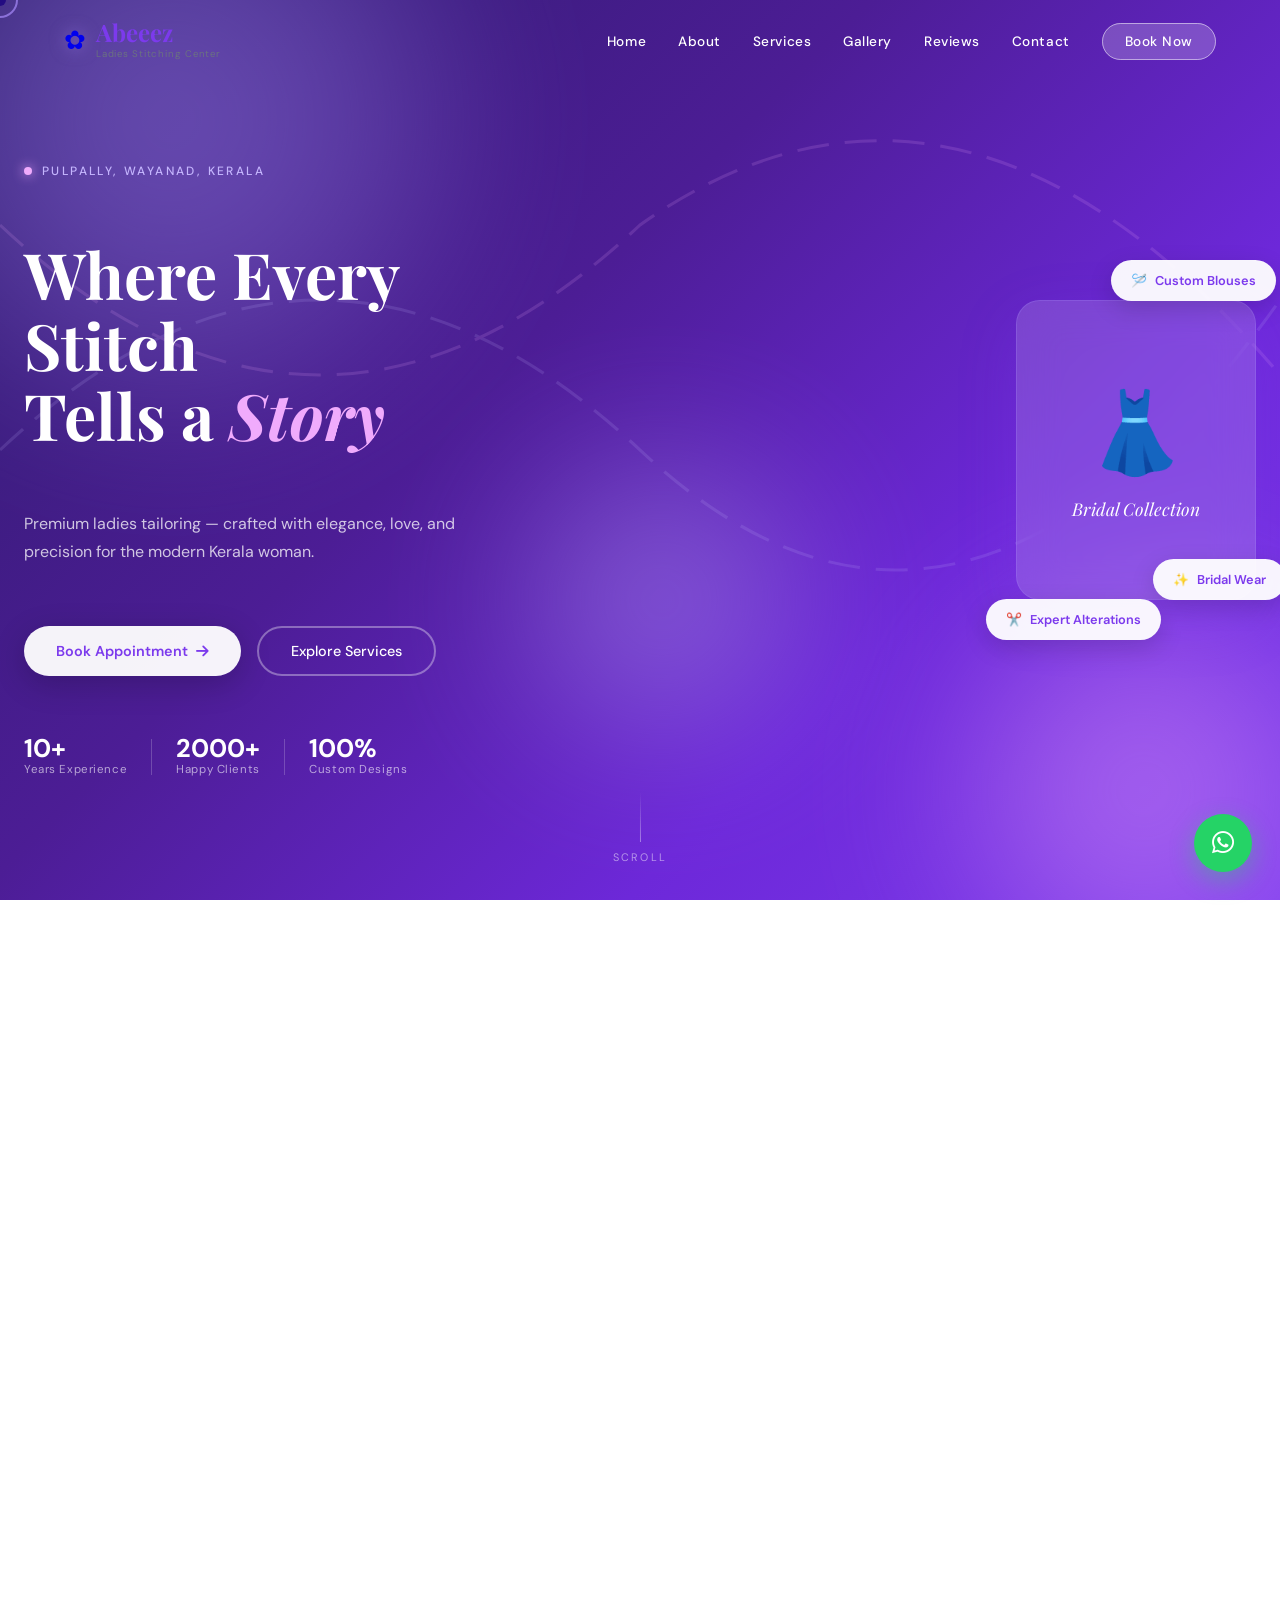
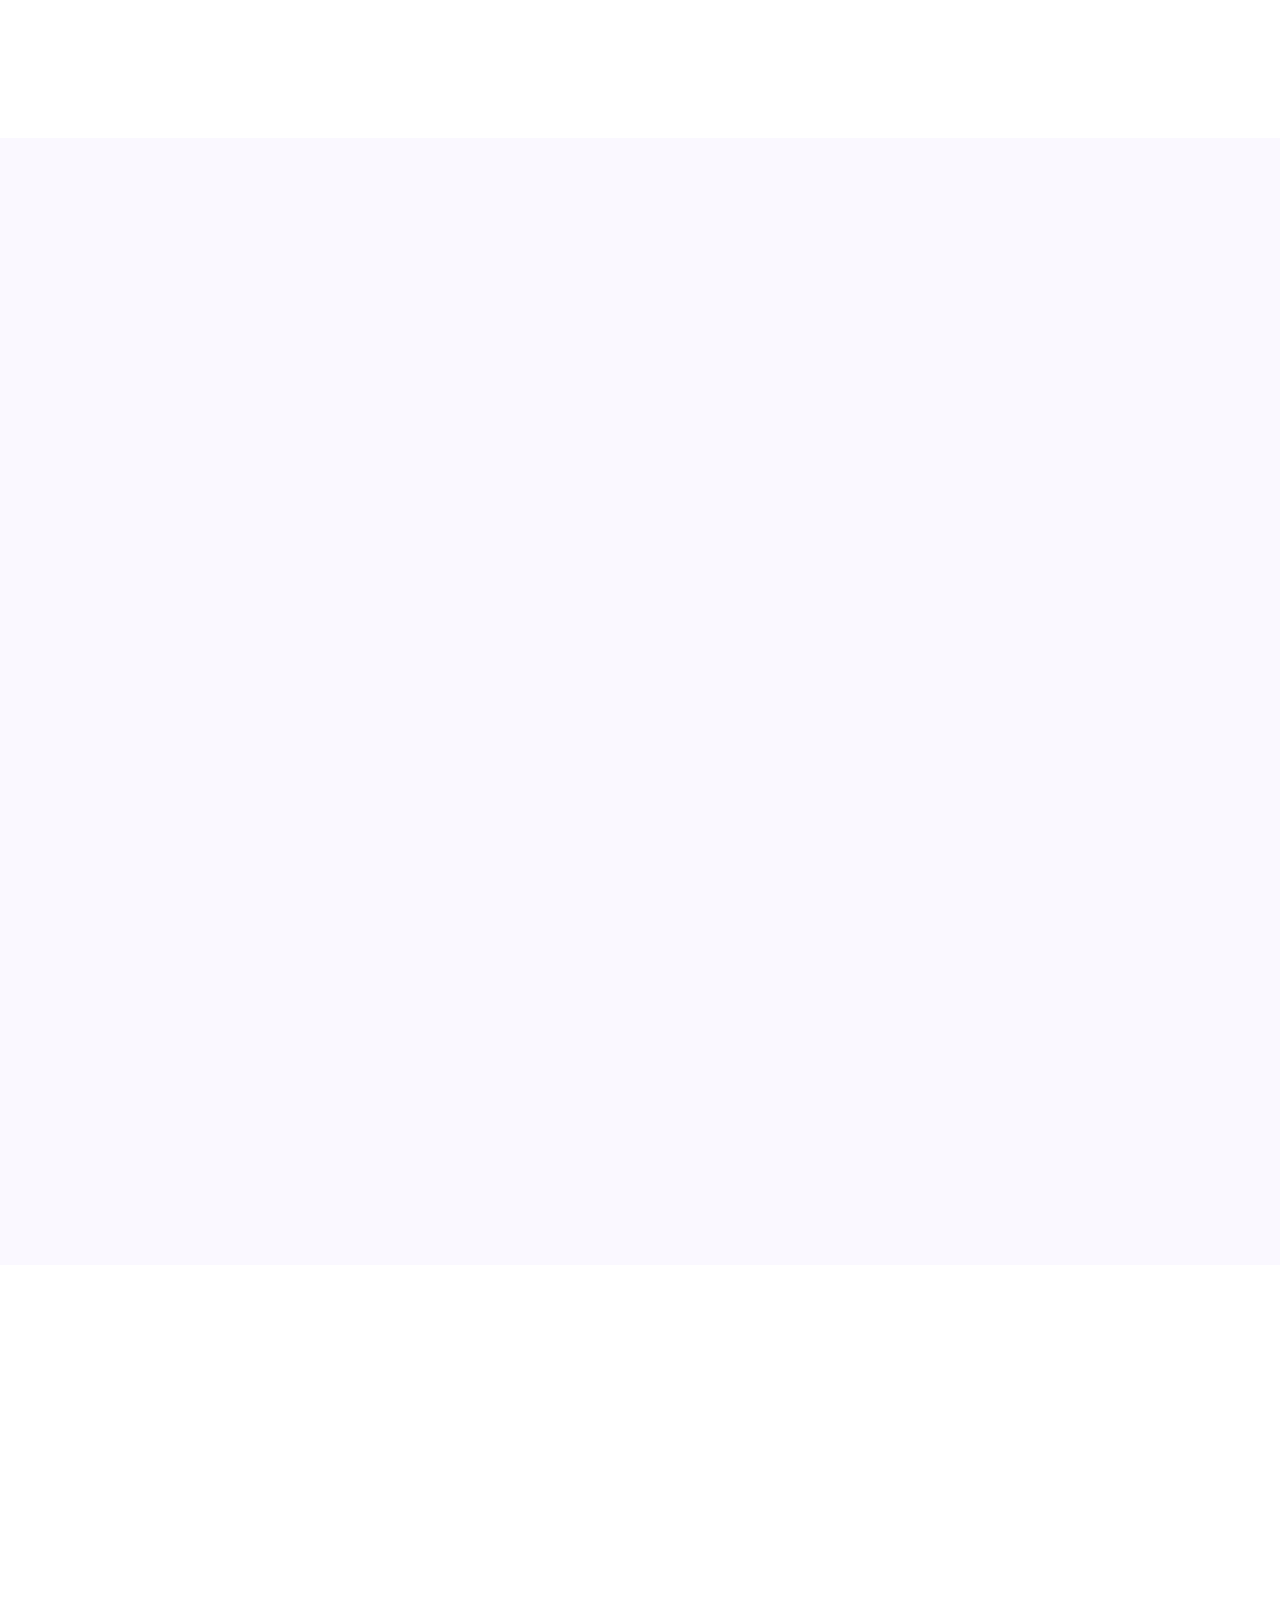
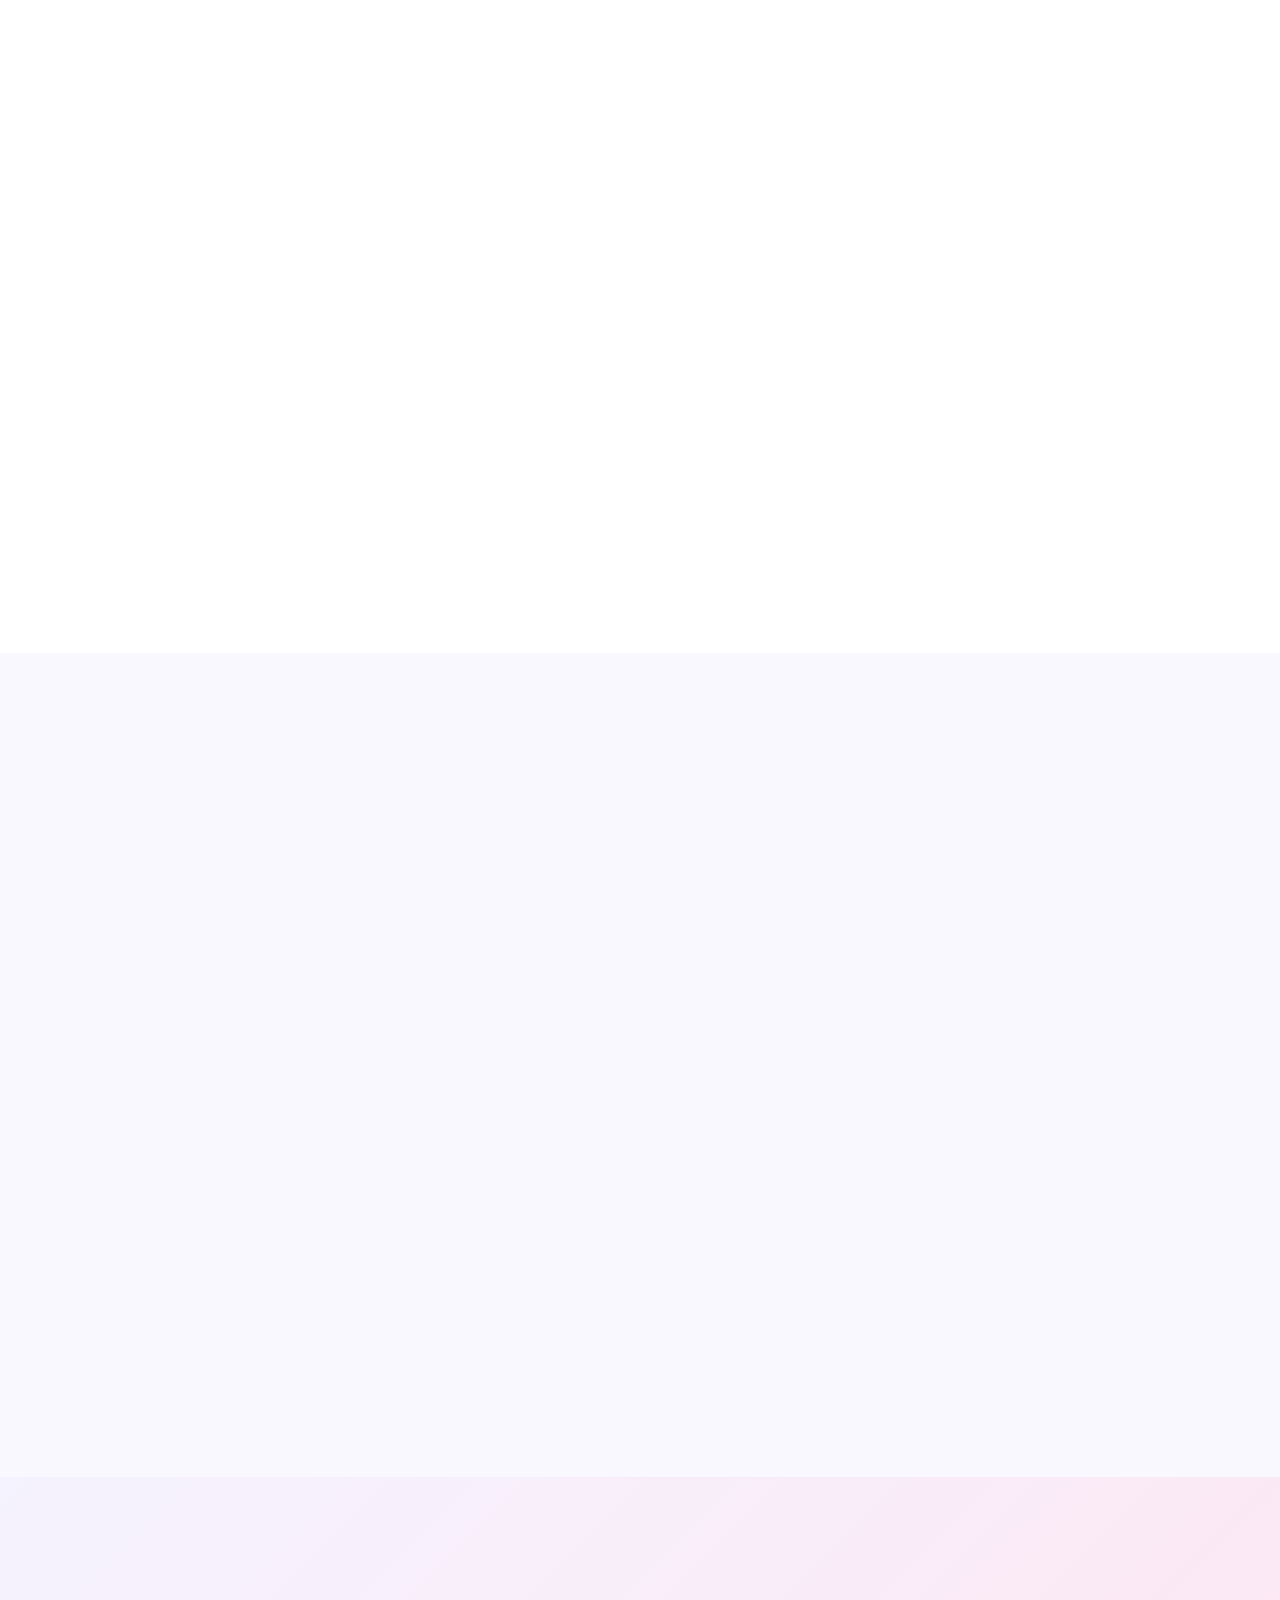
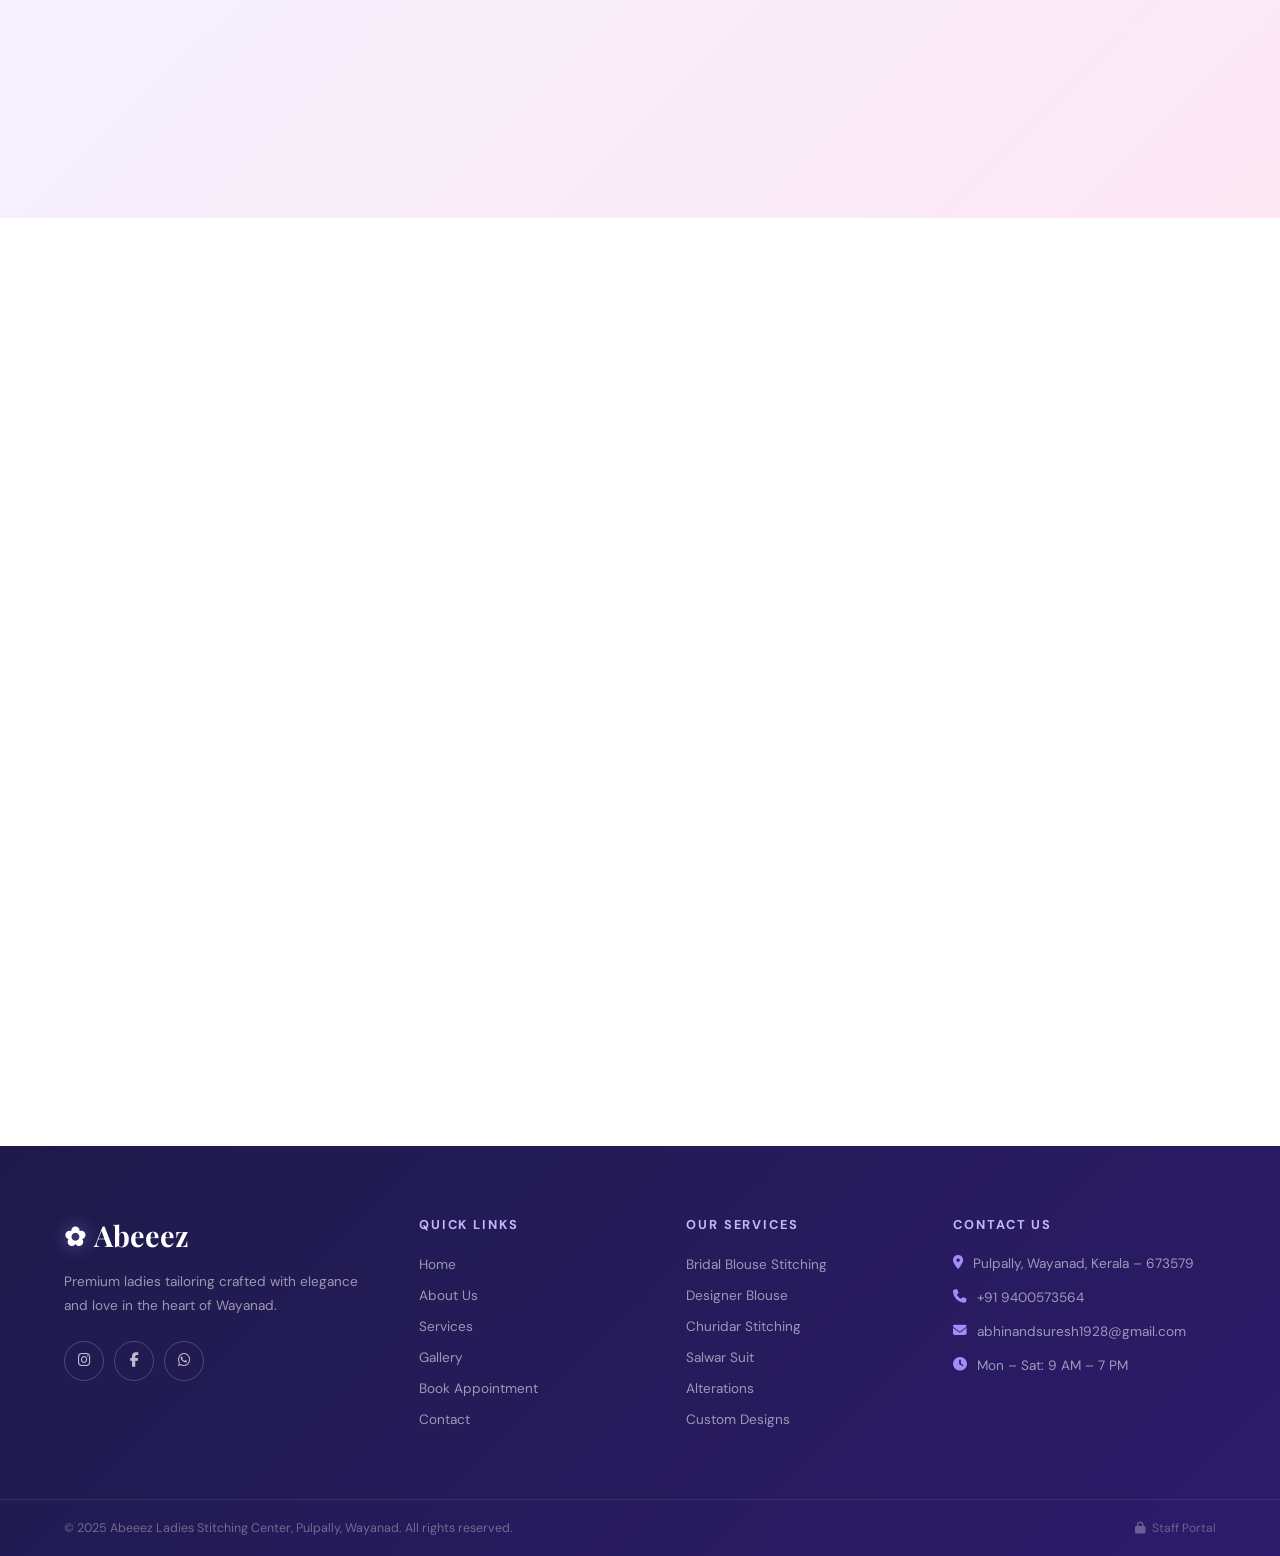
==== commit 4aaf14cc: "initial commit" ====
--- a/index.html
+++ b/index.html
@@ -1,746 +1,439 @@
 <!DOCTYPE html>
 <html lang="en">
 <head>
-<meta charset="UTF-8"/>
-<meta name="viewport" content="width=device-width, initial-scale=1.0"/>
-<title>Abeez Ladies Stitching Center – Pulpally, Wayanad</title>
-<link href="https://fonts.googleapis.com/css2?family=Playfair+Display:ital,wght@0,400;0,600;1,400&family=DM+Sans:wght@300;400;500&display=swap" rel="stylesheet"/>
-<style>
-*,*::before,*::after{box-sizing:border-box;margin:0;padding:0;}
-html{scroll-behavior:smooth;}
-body{font-family:'DM Sans',sans-serif;background:#1a0a0e;color:#f5e6e8;cursor:none;overflow-x:hidden;}
-@media(hover:none){body{cursor:auto;}#cursor,.trail-dot{display:none!important;}.btn-primary,.btn-ghost,a,button{cursor:pointer;}}
-
-/* ── Cursor ── */
-#cursor{position:fixed;top:0;left:0;pointer-events:none;z-index:9999;transform:translate(-50%,-50%);}
-#cursor-needle{width:40px;height:40px;transform:rotate(-45deg);}
-#cursor-needle svg{width:100%;height:100%;filter:drop-shadow(0 0 6px #e8789a);}
-.trail-dot{position:fixed;width:5px;height:5px;border-radius:50%;background:rgba(232,120,154,0.5);pointer-events:none;z-index:9997;transform:translate(-50%,-50%);}
-@keyframes needlePulse{0%,100%{filter:drop-shadow(0 0 4px #e8789a);}50%{filter:drop-shadow(0 0 12px #e8789a) drop-shadow(0 0 24px #c04a70);}}
-#cursor-needle svg{animation:needlePulse 2s infinite;}
-
-/* ── Palette ── */
-:root{--rose:#e8789a;--rose-deep:#c04a70;--blush:#f2c4d0;--cream:#f9f0f2;--dark:#1a0a0e;--dark-mid:#2d1218;--dark-card:#3b1a22;--gold:#d4a054;--text-light:#f5e6e8;--text-muted:#c49aaa;}
-
-/* ── Nav ── */
-nav{position:fixed;top:0;left:0;width:100%;z-index:200;padding:1rem 2rem;display:flex;align-items:center;justify-content:space-between;background:rgba(26,10,14,0.88);backdrop-filter:blur(14px);border-bottom:0.5px solid rgba(232,120,154,0.2);transition:padding 0.3s;}
-nav.scrolled{padding:0.65rem 2rem;}
-.nav-brand{font-family:'Playfair Display',serif;font-size:1.1rem;color:var(--rose);letter-spacing:0.03em;display:flex;align-items:center;gap:8px;text-decoration:none;}
-.nav-links{display:flex;gap:2rem;}
-.nav-links a{font-size:13px;font-weight:500;letter-spacing:0.05em;color:var(--text-muted);text-decoration:none;text-transform:uppercase;transition:color 0.2s;position:relative;}
-.nav-links a::after{content:'';position:absolute;bottom:-3px;left:0;width:0;height:1px;background:var(--rose);transition:width 0.3s;}
-.nav-links a:hover{color:var(--rose);}
-.nav-links a:hover::after{width:100%;}
-.hamburger{display:none;flex-direction:column;gap:5px;background:none;border:none;cursor:pointer;padding:4px;}
-.hamburger span{display:block;width:24px;height:1.5px;background:var(--rose);border-radius:2px;transition:transform 0.3s,opacity 0.3s;}
-.hamburger.open span:nth-child(1){transform:translateY(6.5px) rotate(45deg);}
-.hamburger.open span:nth-child(2){opacity:0;}
-.hamburger.open span:nth-child(3){transform:translateY(-6.5px) rotate(-45deg);}
-.mobile-nav{display:none;position:fixed;top:0;left:0;width:100%;height:100vh;background:rgba(26,10,14,0.97);z-index:199;flex-direction:column;align-items:center;justify-content:center;gap:2.5rem;opacity:0;pointer-events:none;transition:opacity 0.3s;}
-.mobile-nav.open{opacity:1;pointer-events:all;}
-.mobile-nav a{font-family:'Playfair Display',serif;font-size:2rem;color:var(--cream);text-decoration:none;transition:color 0.2s;}
-.mobile-nav a:hover{color:var(--rose);}
-.mobile-nav .close-btn{position:absolute;top:1.5rem;right:1.5rem;background:none;border:none;color:var(--rose);font-size:2rem;cursor:pointer;line-height:1;}
-
-/* ── Hero ── */
-#hero{min-height:100svh;display:flex;align-items:center;justify-content:center;position:relative;overflow:hidden;padding:6rem 1.5rem 4rem;}
-/* Dark overlay so canvas doesn't overpower text */
-.hero-overlay{position:absolute;inset:0;background:linear-gradient(160deg,rgba(26,10,14,0.72) 0%,rgba(45,18,24,0.55) 50%,rgba(26,10,14,0.78) 100%);z-index:1;pointer-events:none;}
-/* The canvas fills the hero */
-#stitch-canvas{position:absolute;inset:0;width:100%;height:100%;z-index:0;}
-.hero-content{position:relative;z-index:2;text-align:center;max-width:700px;width:100%;}
-.hero-eyebrow{font-size:10px;letter-spacing:0.2em;text-transform:uppercase;color:var(--rose);margin-bottom:1.25rem;opacity:0;transform:translateY(20px);animation:fadeUp 0.8s 0.3s forwards;}
-.hero-title{font-family:'Playfair Display',serif;font-size:clamp(2.2rem,8vw,5.5rem);line-height:1.1;color:var(--cream);margin-bottom:1rem;opacity:0;transform:translateY(30px);animation:fadeUp 0.9s 0.5s forwards;text-shadow:0 2px 30px rgba(26,10,14,0.6);}
-.hero-title em{color:var(--rose);font-style:italic;}
-.hero-sub{font-size:clamp(0.875rem,3vw,1rem);color:var(--text-muted);line-height:1.8;margin-bottom:2rem;opacity:0;transform:translateY(20px);animation:fadeUp 0.8s 0.7s forwards;}
-.hero-ctas{display:flex;gap:0.75rem;justify-content:center;flex-wrap:wrap;opacity:0;transform:translateY(20px);animation:fadeUp 0.8s 0.9s forwards;}
-
-/* ── Buttons ── */
-.btn-primary{background:var(--rose);color:#fff;border:none;padding:12px 24px;border-radius:2px;font-family:'DM Sans',sans-serif;font-size:13px;font-weight:500;letter-spacing:0.08em;text-transform:uppercase;cursor:pointer;transition:background 0.2s,transform 0.15s;-webkit-tap-highlight-color:transparent;}
-.btn-primary:hover{background:var(--rose-deep);}
-.btn-primary:active{transform:scale(0.97);}
-.btn-ghost{background:transparent;color:var(--rose);border:1px solid var(--rose);padding:12px 24px;border-radius:2px;font-family:'DM Sans',sans-serif;font-size:13px;font-weight:500;letter-spacing:0.08em;text-transform:uppercase;cursor:pointer;transition:background 0.2s,transform 0.15s;-webkit-tap-highlight-color:transparent;}
-.btn-ghost:hover{background:rgba(232,120,154,0.1);}
-.btn-ghost:active{transform:scale(0.97);}
-
-/* ── Sections ── */
-.section{padding:5rem 1.5rem;}
-.section-inner{max-width:1100px;margin:0 auto;}
-.section-eyebrow{font-size:10px;letter-spacing:0.2em;text-transform:uppercase;color:var(--rose);margin-bottom:0.75rem;}
-.section-heading{font-family:'Playfair Display',serif;font-size:clamp(1.75rem,5vw,3rem);color:var(--cream);margin-bottom:1rem;line-height:1.2;}
-.section-heading em{color:var(--rose);font-style:italic;}
-.divider{width:50px;height:2px;background:linear-gradient(90deg,var(--rose),transparent);margin:1.25rem 0;}
-
-/* ── Services ── */
-#services{background:var(--dark-mid);}
-.services-grid{display:grid;grid-template-columns:repeat(auto-fit,minmax(260px,1fr));gap:1.5px;margin-top:2.5rem;border:1.5px solid rgba(232,120,154,0.12);}
-.service-item{background:var(--dark-card);padding:2rem 1.5rem;position:relative;overflow:hidden;transition:background 0.3s;}
-.service-item::before{content:'';position:absolute;top:0;left:0;width:100%;height:2px;background:linear-gradient(90deg,var(--rose),transparent);transform:scaleX(0);transform-origin:left;transition:transform 0.4s;}
-.service-item:hover{background:#4a2030;}
-.service-item:hover::before{transform:scaleX(1);}
-.service-num{font-family:'Playfair Display',serif;font-size:2.5rem;color:rgba(232,120,154,0.1);font-weight:600;line-height:1;margin-bottom:0.4rem;}
-.service-icon-wrap{width:44px;height:44px;margin-bottom:0.75rem;display:flex;align-items:center;justify-content:center;border:1px solid rgba(232,120,154,0.3);border-radius:2px;}
-.service-icon-wrap svg{width:22px;height:22px;stroke:var(--rose);fill:none;stroke-width:1.5;}
-.service-name{font-family:'Playfair Display',serif;font-size:1.05rem;color:var(--cream);margin-bottom:0.4rem;}
-.service-desc{font-size:13px;color:var(--text-muted);line-height:1.7;}
-
-/* ── Why Us ── */
-#why{background:var(--dark);}
-.why-grid{display:grid;grid-template-columns:repeat(auto-fit,minmax(160px,1fr));gap:1.5rem;margin-top:2.5rem;}
-.why-item{text-align:center;padding:1.25rem 0.75rem;border:0.5px solid rgba(232,120,154,0.1);border-radius:2px;transition:border-color 0.3s,background 0.3s;}
-.why-item:hover{background:rgba(232,120,154,0.05);border-color:rgba(232,120,154,0.3);}
-.why-circle{width:66px;height:66px;border-radius:50%;border:1px solid rgba(232,120,154,0.3);display:flex;align-items:center;justify-content:center;margin:0 auto 0.75rem;transition:border-color 0.3s,background 0.3s;}
-.why-item:hover .why-circle{background:rgba(232,120,154,0.12);border-color:var(--rose);}
-.why-circle svg{width:26px;height:26px;stroke:var(--rose);fill:none;stroke-width:1.5;}
-.why-label{font-size:13px;font-weight:500;color:var(--cream);margin-bottom:6px;}
-.why-desc{font-size:12px;color:var(--text-muted);line-height:1.65;}
-
-/* ── Gallery ── */
-#gallery{background:var(--dark-mid);}
-.gallery-grid{display:grid;grid-template-columns:repeat(3,1fr);grid-template-rows:repeat(2,150px);gap:4px;margin-top:2.5rem;}
-.gallery-cell{background:var(--dark-card);display:flex;align-items:center;justify-content:center;font-size:11px;color:var(--text-muted);letter-spacing:0.1em;text-transform:uppercase;position:relative;overflow:hidden;transition:transform 0.3s;}
-.gallery-cell::after{content:'';position:absolute;inset:0;background:linear-gradient(135deg,rgba(232,120,154,0.06),transparent);pointer-events:none;}
-.gallery-cell:first-child{grid-row:span 2;}
-.gallery-cell:active{transform:scale(0.97);}
-.gallery-pattern{position:absolute;inset:0;opacity:0.04;background-image:repeating-linear-gradient(45deg,var(--rose) 0,var(--rose) 1px,transparent 0,transparent 50%);background-size:10px 10px;}
-
-/* ── Testimonial ── */
-#testimonials{background:var(--dark);}
-.testimonial-block{max-width:650px;margin:2.5rem auto 0;text-align:center;padding:0 0.5rem;}
-.testimonial-quote{font-family:'Playfair Display',serif;font-size:clamp(1rem,3vw,1.3rem);font-style:italic;color:var(--cream);line-height:1.7;margin-bottom:1.25rem;position:relative;}
-.testimonial-quote::before{content:'\201C';font-size:5rem;color:rgba(232,120,154,0.1);font-family:'Playfair Display',serif;position:absolute;top:-1.25rem;left:-0.5rem;line-height:1;pointer-events:none;}
-.testimonial-author{font-size:11px;letter-spacing:0.15em;text-transform:uppercase;color:var(--rose);}
-.stars{color:var(--gold);font-size:14px;margin-bottom:1rem;}
-
-/* ── Contact ── */
-#contact{background:var(--dark-mid);}
-.contact-wrap{display:grid;grid-template-columns:1fr 1fr;gap:3rem;margin-top:2.5rem;}
-.contact-row{display:flex;align-items:flex-start;gap:1rem;margin-bottom:1.75rem;}
-.contact-icon{width:40px;height:40px;flex-shrink:0;border:1px solid rgba(232,120,154,0.25);display:flex;align-items:center;justify-content:center;}
-.contact-icon svg{width:18px;height:18px;stroke:var(--rose);fill:none;stroke-width:1.5;}
-.contact-key{font-size:10px;letter-spacing:0.12em;text-transform:uppercase;color:var(--rose);margin-bottom:3px;}
-.contact-val{font-size:14px;color:var(--text-light);line-height:1.6;}
-.quick-actions{display:none;gap:0.75rem;margin-bottom:1.5rem;flex-wrap:wrap;}
-.quick-btn{flex:1;min-width:140px;display:flex;align-items:center;justify-content:center;gap:8px;padding:13px 16px;border:1px solid rgba(232,120,154,0.3);background:var(--dark-card);color:var(--rose);font-size:13px;font-weight:500;text-decoration:none;border-radius:2px;transition:background 0.2s;-webkit-tap-highlight-color:transparent;}
-.quick-btn:active{background:#4a2030;}
-.quick-btn svg{width:17px;height:17px;stroke:var(--rose);fill:none;stroke-width:1.5;flex-shrink:0;}
-.form-group{margin-bottom:1.1rem;}
-.form-group label{display:block;font-size:10px;letter-spacing:0.12em;text-transform:uppercase;color:var(--rose);margin-bottom:6px;}
-.form-group input,.form-group textarea,.form-group select{width:100%;background:var(--dark-card);border:0.5px solid rgba(232,120,154,0.2);color:var(--text-light);padding:12px 14px;font-family:'DM Sans',sans-serif;font-size:16px;outline:none;resize:none;transition:border-color 0.2s;border-radius:0;appearance:none;-webkit-appearance:none;}
-.form-group input:focus,.form-group textarea:focus,.form-group select:focus{border-color:var(--rose);}
-.form-group textarea{height:100px;}
-.form-success{display:none;color:var(--rose);font-size:13px;margin-top:0.75rem;text-align:center;letter-spacing:0.05em;}
-.map-strip{background:var(--dark-card);border:0.5px solid rgba(232,120,154,0.15);display:flex;align-items:center;justify-content:center;height:72px;margin-top:1.75rem;gap:0.75rem;font-size:13px;color:var(--text-muted);text-decoration:none;transition:background 0.2s,color 0.2s;-webkit-tap-highlight-color:transparent;}
-.map-strip:hover,.map-strip:active{background:rgba(232,120,154,0.07);color:var(--rose);}
-.map-strip svg{width:18px;height:18px;stroke:var(--rose);fill:none;stroke-width:1.5;}
-
-/* ── Footer ── */
-footer{background:var(--dark);border-top:0.5px solid rgba(232,120,154,0.15);padding:2.5rem 1.5rem;text-align:center;}
-.footer-brand{font-family:'Playfair Display',serif;font-size:1.3rem;color:var(--rose);margin-bottom:0.4rem;}
-.footer-loc{font-size:12px;color:var(--text-muted);margin-bottom:1.25rem;line-height:1.6;}
-.footer-links{display:flex;gap:1.5rem;justify-content:center;flex-wrap:wrap;margin-bottom:1.25rem;}
-.footer-links a{font-size:12px;color:var(--text-muted);text-decoration:none;letter-spacing:0.08em;text-transform:uppercase;}
-.footer-links a:hover{color:var(--rose);}
-.footer-copy{font-size:11px;color:rgba(196,154,170,0.4);}
-
-/* ── Reveal ── */
-.reveal{opacity:0;transform:translateY(28px);transition:opacity 0.65s ease,transform 0.65s ease;}
-.reveal.visible{opacity:1;transform:none;}
-@keyframes fadeUp{to{opacity:1;transform:translateY(0);}}
-@media(prefers-reduced-motion:reduce){.reveal{opacity:1;transform:none;}*{animation-duration:0.01ms!important;transition-duration:0.01ms!important;}}
-
-/* ── Responsive ── */
-@media(max-width:900px){.contact-wrap{grid-template-columns:1fr;gap:2rem;}.services-grid{grid-template-columns:repeat(auto-fit,minmax(220px,1fr));}.why-grid{grid-template-columns:repeat(2,1fr);}}
-@media(max-width:640px){
-  .nav-links{display:none;}.hamburger{display:flex;}.mobile-nav{display:flex;}
-  nav{padding:0.9rem 1.25rem;}nav.scrolled{padding:0.6rem 1.25rem;}
-  .section{padding:3.5rem 1.25rem;}
-  #hero{padding:5rem 1.25rem 3rem;}
-  .hero-ctas{flex-direction:column;align-items:center;}
-  .hero-ctas .btn-primary,.hero-ctas .btn-ghost{width:100%;max-width:280px;text-align:center;}
-  .services-grid{grid-template-columns:1fr;}
-  .why-grid{grid-template-columns:repeat(2,1fr);gap:1rem;}
-  .gallery-grid{grid-template-columns:repeat(2,1fr);grid-template-rows:repeat(3,120px);}
-  .gallery-cell:first-child{grid-row:span 1;}
-  .quick-actions{display:flex;}
-}
-@media(max-width:360px){
-  .hero-title{font-size:2rem;}
-  .why-grid{grid-template-columns:1fr;}
-  .gallery-grid{grid-template-columns:1fr;grid-template-rows:repeat(5,100px);}
-  .gallery-cell:first-child{grid-row:span 1;}
-}
-</style>
+  <meta charset="UTF-8"/>
+  <meta name="viewport" content="width=device-width, initial-scale=1.0"/>
+  <meta name="description" content="Abeeez Ladies Stitching Center – Premium ladies tailoring in Pulpally, Wayanad, Kerala. Bridal blouses, churidar, designer wear & custom stitching."/>
+  <meta name="keywords" content="ladies stitching, blouse stitching, churidar stitching, bridal wear, Pulpally, Wayanad, Kerala tailoring"/>
+  <title>Abeeez Ladies Stitching Center – Pulpally, Wayanad</title>
+  <link rel="stylesheet" href="style.css"/>
+  <link href="https://fonts.googleapis.com/css2?family=Playfair+Display:ital,wght@0,400;0,600;0,700;1,400;1,600&family=DM+Sans:wght@300;400;500;600&display=swap" rel="stylesheet"/>
+  <link rel="stylesheet" href="https://cdnjs.cloudflare.com/ajax/libs/font-awesome/6.5.0/css/all.min.css"/>
 </head>
 <body>
 
-<!-- Cursor -->
-<div id="cursor"><div id="cursor-needle">
-  <svg viewBox="0 0 40 40" xmlns="http://www.w3.org/2000/svg">
-    <rect x="18.5" y="2" width="3" height="32" rx="1.5" fill="#e8789a"/>
-    <polygon points="20,38 17,32 23,32" fill="#f2c4d0"/>
-    <ellipse cx="20" cy="7" rx="2.5" ry="3.5" fill="none" stroke="#f9f0f2" stroke-width="1.5"/>
-    <path d="M20 6 Q14 10 10 16 Q6 22 8 28" stroke="#d4a054" stroke-width="1.2" fill="none" stroke-dasharray="2,2"/>
-  </svg>
-</div></div>
-
-<!-- Mobile nav -->
-<div class="mobile-nav" id="mobileNav">
-  <button class="close-btn" onclick="toggleMenu()">×</button>
-  <a href="#services" onclick="toggleMenu()">Services</a>
-  <a href="#why" onclick="toggleMenu()">About</a>
-  <a href="#gallery" onclick="toggleMenu()">Gallery</a>
-  <a href="#contact" onclick="toggleMenu()">Contact</a>
-</div>
-
-<!-- NAV -->
-<nav id="navbar">
-  <a class="nav-brand" href="#">
-    <span class="needle-icon">🧵</span>
-    Abeez Stitching Center
+  <!-- Custom Cursor -->
+  <div class="cursor" id="cursor"></div>
+  <div class="cursor-follower" id="cursor-follower"></div>
+
+  <!-- ── NAVBAR ── -->
+  <nav class="navbar" id="navbar">
+    <div class="nav-container">
+      <a href="#home" class="nav-logo">
+        <span class="logo-icon">✿</span>
+        <div>
+          <span class="logo-main">Abeeez</span>
+          <span class="logo-sub">Ladies Stitching Center</span>
+        </div>
+      </a>
+      <ul class="nav-links" id="nav-links">
+        <li><a href="#home">Home</a></li>
+        <li><a href="#about">About</a></li>
+        <li><a href="#services">Services</a></li>
+        <li><a href="#gallery">Gallery</a></li>
+        <li><a href="#testimonials">Reviews</a></li>
+        <li><a href="#contact">Contact</a></li>
+        <li><a href="#booking" class="nav-book-btn">Book Now</a></li>
+      </ul>
+      <button class="hamburger" id="hamburger" aria-label="Menu">
+        <span></span><span></span><span></span>
+      </button>
+    </div>
+  </nav>
+
+  <!-- ── HERO ── -->
+  <section id="home" class="hero">
+    <div class="hero-bg">
+      <div class="hero-orb orb1"></div>
+      <div class="hero-orb orb2"></div>
+      <div class="hero-orb orb3"></div>
+      <!-- Floating thread elements -->
+      <svg class="hero-thread" viewBox="0 0 800 600" preserveAspectRatio="none">
+        <path class="thread-path" d="M0,300 Q200,100 400,300 Q600,500 800,200"/>
+        <path class="thread-path t2" d="M0,150 Q200,350 400,150 Q600,0 800,250"/>
+      </svg>
+    </div>
+    <div class="hero-content">
+      <p class="hero-eyebrow"><span class="eyebrow-dot"></span> Pulpally, Wayanad, Kerala</p>
+      <h1 class="hero-title">
+        Where Every Stitch<br>Tells a <em>Story</em>
+      </h1>
+      <p class="hero-tagline">Premium ladies tailoring — crafted with elegance, love, and precision for the modern Kerala woman.</p>
+      <div class="hero-actions">
+        <a href="#booking" class="btn-primary">Book Appointment <i class="fas fa-arrow-right"></i></a>
+        <a href="#services" class="btn-ghost">Explore Services</a>
+      </div>
+      <div class="hero-badges">
+        <div class="badge"><span class="badge-num">10+</span><span class="badge-text">Years Experience</span></div>
+        <div class="badge-divider"></div>
+        <div class="badge"><span class="badge-num">2000+</span><span class="badge-text">Happy Clients</span></div>
+        <div class="badge-divider"></div>
+        <div class="badge"><span class="badge-num">100%</span><span class="badge-text">Custom Designs</span></div>
+      </div>
+    </div>
+    <div class="hero-visual">
+      <div class="hero-card-main">
+        <div class="hc-inner">
+          <div class="hc-emoji">👗</div>
+          <p class="hc-label">Bridal Collection</p>
+        </div>
+      </div>
+      <div class="hero-card-float f1"><span>🪡</span> Custom Blouses</div>
+      <div class="hero-card-float f2"><span>✨</span> Bridal Wear</div>
+      <div class="hero-card-float f3"><span>✂️</span> Expert Alterations</div>
+    </div>
+    <div class="scroll-indicator">
+      <div class="scroll-line"></div>
+      <span>Scroll</span>
+    </div>
+  </section>
+
+  <!-- ── ABOUT ── -->
+  <section id="about" class="about section-pad">
+    <div class="container">
+      <div class="about-grid">
+        <div class="about-visual-col" data-reveal>
+          <div class="about-img-wrap">
+            <div class="about-img-main">
+              <div class="about-img-inner"><span>🧵</span><p>Abeeez Atelier</p></div>
+            </div>
+            <div class="about-img-badge">
+              <span class="abadge-num">10+</span>
+              <span class="abadge-text">Years of Mastery</span>
+            </div>
+            <div class="about-img-tag">
+              <i class="fas fa-map-marker-alt"></i> Pulpally, Wayanad
+            </div>
+          </div>
+        </div>
+        <div class="about-text-col" data-reveal>
+          <p class="section-eyebrow">Our Story</p>
+          <h2 class="section-title">Elegance Stitched Into <em>Every Thread</em></h2>
+          <p class="about-desc">At Abeeez Ladies Stitching Center, we have been the trusted name for premium ladies tailoring in Pulpally, Wayanad for over a decade. We believe every woman deserves a garment that fits not just her body, but her spirit.</p>
+          <p class="about-desc">From intricate bridal blouses to everyday churidars, our skilled team crafts each piece with meticulous attention to fit, finish, and fabric — because you deserve nothing less than perfect.</p>
+          <div class="about-features">
+            <div class="af-item"><i class="fas fa-check-circle"></i> Expert in bridal & occasion wear</div>
+            <div class="af-item"><i class="fas fa-check-circle"></i> 100% custom & made-to-measure</div>
+            <div class="af-item"><i class="fas fa-check-circle"></i> All fabric types & styles accepted</div>
+            <div class="af-item"><i class="fas fa-check-circle"></i> On-time delivery guaranteed</div>
+          </div>
+          <a href="#booking" class="btn-primary">Schedule a Visit <i class="fas fa-arrow-right"></i></a>
+        </div>
+      </div>
+    </div>
+  </section>
+
+  <!-- ── SERVICES ── -->
+  <section id="services" class="services section-pad">
+    <div class="container">
+      <div class="section-header" data-reveal>
+        <p class="section-eyebrow">What We Create</p>
+        <h2 class="section-title">Our <em>Signature</em> Services</h2>
+        <p class="section-subtitle">Every garment is treated as a unique work of art — measured, crafted, and finished to perfection.</p>
+      </div>
+      <div class="services-grid">
+        <div class="service-card" data-reveal>
+          <div class="sc-icon-wrap"><span class="sc-icon">👰</span></div>
+          <h3 class="sc-name">Bridal Blouse Stitching</h3>
+          <p class="sc-desc">Exquisite blouses crafted for your most special day — heavy embroidery, padded, fully lined with an impeccable fit.</p>
+          <div class="sc-footer">
+            <span class="sc-price">From ₹800</span>
+            <a href="#booking" class="sc-book">Book <i class="fas fa-arrow-right"></i></a>
+          </div>
+        </div>
+        <div class="service-card featured" data-reveal>
+          <div class="sc-badge-pop">Popular</div>
+          <div class="sc-icon-wrap"><span class="sc-icon">✨</span></div>
+          <h3 class="sc-name">Designer Blouse Stitching</h3>
+          <p class="sc-desc">Statement blouses with modern cuts, back-neck designs, and fashion-forward styling for every occasion.</p>
+          <div class="sc-footer">
+            <span class="sc-price">From ₹500</span>
+            <a href="#booking" class="sc-book">Book <i class="fas fa-arrow-right"></i></a>
+          </div>
+        </div>
+        <div class="service-card" data-reveal>
+          <div class="sc-icon-wrap"><span class="sc-icon">👘</span></div>
+          <h3 class="sc-name">Churidar Stitching</h3>
+          <p class="sc-desc">Traditional and fusion churidars tailored to your measurements — straight cut, Anarkali, or palazzo styles.</p>
+          <div class="sc-footer">
+            <span class="sc-price">From ₹450</span>
+            <a href="#booking" class="sc-book">Book <i class="fas fa-arrow-right"></i></a>
+          </div>
+        </div>
+        <div class="service-card" data-reveal>
+          <div class="sc-icon-wrap"><span class="sc-icon">🥻</span></div>
+          <h3 class="sc-name">Salwar Suit Stitching</h3>
+          <p class="sc-desc">Complete salwar suits — kameez, bottom & dupatta — stitched with perfect proportions and elegant finish.</p>
+          <div class="sc-footer">
+            <span class="sc-price">From ₹600</span>
+            <a href="#booking" class="sc-book">Book <i class="fas fa-arrow-right"></i></a>
+          </div>
+        </div>
+        <div class="service-card" data-reveal>
+          <div class="sc-icon-wrap"><span class="sc-icon">✂️</span></div>
+          <h3 class="sc-name">Alteration Services</h3>
+          <p class="sc-desc">Resize, reshape, and revive your favourite garments. We handle all types of alterations with care.</p>
+          <div class="sc-footer">
+            <span class="sc-price">From ₹150</span>
+            <a href="#booking" class="sc-book">Book <i class="fas fa-arrow-right"></i></a>
+          </div>
+        </div>
+        <div class="service-card" data-reveal>
+          <div class="sc-icon-wrap"><span class="sc-icon">🎨</span></div>
+          <h3 class="sc-name">Custom Fashion Designs</h3>
+          <p class="sc-desc">Bring your dream design to life — share a photo or sketch and we'll stitch it exactly to your vision.</p>
+          <div class="sc-footer">
+            <span class="sc-price">Custom Quote</span>
+            <a href="#booking" class="sc-book">Book <i class="fas fa-arrow-right"></i></a>
+          </div>
+        </div>
+      </div>
+    </div>
+  </section>
+
+  <!-- ── GALLERY ── -->
+  <section id="gallery" class="gallery section-pad">
+    <div class="container">
+      <div class="section-header" data-reveal>
+        <p class="section-eyebrow">Our Portfolio</p>
+        <h2 class="section-title">Crafted with <em>Love</em></h2>
+        <p class="section-subtitle">A glimpse into the garments we create — each one a unique story of style and craftsmanship.</p>
+      </div>
+      <div class="gallery-grid" data-reveal>
+        <div class="gallery-item gi-large" data-label="Bridal Blouse">
+          <div class="gi-inner"><span>👰</span><p>Bridal Blouse</p></div>
+          <div class="gi-overlay"><span class="gi-ol-label">Bridal Collection</span><a href="#booking" class="gi-ol-btn">Book This</a></div>
+        </div>
+        <div class="gallery-item" data-label="Designer Blouse">
+          <div class="gi-inner"><span>✨</span><p>Designer Blouse</p></div>
+          <div class="gi-overlay"><span class="gi-ol-label">Designer Series</span><a href="#booking" class="gi-ol-btn">Book This</a></div>
+        </div>
+        <div class="gallery-item" data-label="Anarkali Churidar">
+          <div class="gi-inner"><span>💃</span><p>Anarkali</p></div>
+          <div class="gi-overlay"><span class="gi-ol-label">Churidar Collection</span><a href="#booking" class="gi-ol-btn">Book This</a></div>
+        </div>
+        <div class="gallery-item gi-tall" data-label="Lehenga Set">
+          <div class="gi-inner"><span>👗</span><p>Lehenga Set</p></div>
+          <div class="gi-overlay"><span class="gi-ol-label">Bridal Wear</span><a href="#booking" class="gi-ol-btn">Book This</a></div>
+        </div>
+        <div class="gallery-item" data-label="Salwar Suit">
+          <div class="gi-inner"><span>🥻</span><p>Salwar Suit</p></div>
+          <div class="gi-overlay"><span class="gi-ol-label">Suit Collection</span><a href="#booking" class="gi-ol-btn">Book This</a></div>
+        </div>
+        <div class="gallery-item" data-label="Pattu Pavada">
+          <div class="gi-inner"><span>🎀</span><p>Pattu Pavada</p></div>
+          <div class="gi-overlay"><span class="gi-ol-label">Kids Collection</span><a href="#booking" class="gi-ol-btn">Book This</a></div>
+        </div>
+      </div>
+    </div>
+  </section>
+
+  <!-- ── BOOKING ── -->
+  <section id="booking" class="booking section-pad">
+    <div class="container">
+      <div class="booking-grid">
+        <div class="booking-info" data-reveal>
+          <p class="section-eyebrow">Reserve Your Slot</p>
+          <h2 class="section-title">Book Your <em>Appointment</em></h2>
+          <p class="booking-desc">Fill in the form and we'll confirm your appointment within 24 hours. Walk-ins are welcome but appointments are given priority.</p>
+          <div class="booking-contact-list">
+            <div class="bcl-item">
+              <div class="bcl-icon"><i class="fas fa-phone"></i></div>
+              <div><strong>Call Us</strong><span>+91 9400573564</span></div>
+            </div>
+            <div class="bcl-item">
+              <div class="bcl-icon"><i class="fas fa-envelope"></i></div>
+              <div><strong>Email</strong><span>abhinandsuresh1928@gmail.com</span></div>
+            </div>
+            <div class="bcl-item">
+              <div class="bcl-icon"><i class="fas fa-clock"></i></div>
+              <div><strong>Working Hours</strong><span>Mon – Sat: 9:00 AM – 7:00 PM</span></div>
+            </div>
+            <div class="bcl-item">
+              <div class="bcl-icon"><i class="fas fa-map-marker-alt"></i></div>
+              <div><strong>Address</strong><span>Pulpally, Wayanad, Kerala – 673579</span></div>
+            </div>
+          </div>
+        </div>
+        <div class="booking-form-wrap" data-reveal>
+          <form class="booking-form" id="bookingForm" novalidate>
+            <div class="form-row">
+              <div class="form-group">
+                <label for="custName">Full Name <span class="req">*</span></label>
+                <input type="text" id="custName" name="custName" placeholder="Your name" required/>
+                <span class="field-err" id="err-custName"></span>
+              </div>
+              <div class="form-group">
+                <label for="custPhone">Phone Number <span class="req">*</span></label>
+                <input type="tel" id="custPhone" name="custPhone" placeholder="+91 9400000000" required/>
+                <span class="field-err" id="err-custPhone"></span>
+              </div>
+            </div>
+            <div class="form-group">
+              <label for="custEmail">Email Address</label>
+              <input type="email" id="custEmail" name="custEmail" placeholder="your@email.com"/>
+              <span class="field-err" id="err-custEmail"></span>
+            </div>
+            <div class="form-row">
+              <div class="form-group">
+                <label for="prefDate">Preferred Date <span class="req">*</span></label>
+                <input type="date" id="prefDate" name="prefDate" required/>
+                <span class="field-err" id="err-prefDate"></span>
+              </div>
+              <div class="form-group">
+                <label for="serviceReq">Service Required <span class="req">*</span></label>
+                <select id="serviceReq" name="serviceReq" required>
+                  <option value="">Select a service…</option>
+                  <option>Bridal Blouse Stitching</option>
+                  <option>Designer Blouse Stitching</option>
+                  <option>Churidar Stitching</option>
+                  <option>Salwar Suit Stitching</option>
+                  <option>Alteration Services</option>
+                  <option>Custom Fashion Design</option>
+                </select>
+                <span class="field-err" id="err-serviceReq"></span>
+              </div>
+            </div>
+            <div class="form-group">
+              <label for="addNotes">Additional Notes</label>
+              <textarea id="addNotes" name="addNotes" placeholder="Fabric type, design reference, measurements, or any special requests…" rows="4"></textarea>
+            </div>
+            <button type="submit" class="btn-primary form-submit-btn">
+              <span class="btn-text">Confirm Appointment <i class="fas fa-check"></i></span>
+              <span class="btn-loader" style="display:none;"><i class="fas fa-spinner fa-spin"></i> Sending…</span>
+            </button>
+          </form>
+          <div class="booking-success" id="bookingSuccess" style="display:none;">
+            <div class="bs-icon">🎉</div>
+            <h3>Appointment Booked!</h3>
+            <p>Thank you! Your booking details have been sent to our team. We'll confirm your appointment shortly via phone or email.</p>
+            <button class="btn-primary" onclick="resetForm()">Book Another Appointment</button>
+          </div>
+        </div>
+      </div>
+    </div>
+  </section>
+
+  <!-- ── TESTIMONIALS ── -->
+  <section id="testimonials" class="testimonials section-pad">
+    <div class="container">
+      <div class="section-header" data-reveal>
+        <p class="section-eyebrow">Client Love</p>
+        <h2 class="section-title">What Our Clients <em>Say</em></h2>
+      </div>
+      <div class="testi-track-wrap" data-reveal>
+        <div class="testi-track" id="testiTrack"></div>
+      </div>
+    </div>
+  </section>
+
+  <!-- ── CONTACT ── -->
+  <section id="contact" class="contact section-pad">
+    <div class="container">
+      <div class="section-header" data-reveal>
+        <p class="section-eyebrow">Find Us</p>
+        <h2 class="section-title">Visit Our <em>Center</em></h2>
+      </div>
+      <div class="contact-grid">
+        <div class="contact-info-col" data-reveal>
+          <div class="ci-card">
+            <div class="ci-icon"><i class="fas fa-map-marker-alt"></i></div>
+            <div><h4>Address</h4><p>Abeeez Ladies Stitching Center<br>Pulpally, Wayanad, Kerala – 673579</p></div>
+          </div>
+          <div class="ci-card">
+            <div class="ci-icon"><i class="fas fa-phone"></i></div>
+            <div><h4>Phone</h4><p><a href="tel:+919400573564">+91 9400573564</a></p></div>
+          </div>
+          <div class="ci-card">
+            <div class="ci-icon"><i class="fas fa-envelope"></i></div>
+            <div><h4>Email</h4><p><a href="mailto:abhinandsuresh1928@gmail.com">abhinandsuresh1928@gmail.com</a></p></div>
+          </div>
+          <div class="ci-card">
+            <div class="ci-icon"><i class="fas fa-clock"></i></div>
+            <div><h4>Working Hours</h4><p>Monday – Saturday<br>9:00 AM – 7:00 PM</p></div>
+          </div>
+          <div class="contact-cta-btns">
+            <a href="tel:+919400573564" class="btn-primary"><i class="fas fa-phone"></i> Call Now</a>
+            <a href="https://wa.me/919400573564" target="_blank" class="btn-whatsapp"><i class="fab fa-whatsapp"></i> WhatsApp</a>
+          </div>
+          <div class="social-row">
+            <a href="#" class="soc-btn" title="Instagram"><i class="fab fa-instagram"></i></a>
+            <a href="#" class="soc-btn" title="Facebook"><i class="fab fa-facebook-f"></i></a>
+            <a href="https://wa.me/919400573564" class="soc-btn" title="WhatsApp"><i class="fab fa-whatsapp"></i></a>
+          </div>
+        </div>
+        <div class="map-col" data-reveal>
+          <div class="map-embed">
+            <iframe
+              src="https://www.google.com/maps/embed?pb=!1m18!1m12!1m3!1d3910.0!2d76.3327!3d11.7673!2m3!1f0!2f0!3f0!3m2!1i1024!2i768!4f13.1!3m3!1m2!1s0x3ba634cf9cbc5567%3A0xd6f10e1a3eddbe22!2sPulpally%2C%20Kerala%20673579!5e0!3m2!1sen!2sin!4v1"
+              allowfullscreen="" loading="lazy" referrerpolicy="no-referrer-when-downgrade"
+              title="Abeeez Stitching Center Location">
+            </iframe>
+          </div>
+        </div>
+      </div>
+    </div>
+  </section>
+
+  <!-- ── FOOTER ── -->
+  <footer class="footer">
+    <div class="footer-top">
+      <div class="container">
+        <div class="footer-grid">
+          <div class="footer-brand">
+            <div class="footer-logo"><span class="logo-icon">✿</span> Abeeez</div>
+            <p class="footer-tagline">Premium ladies tailoring crafted with elegance and love in the heart of Wayanad.</p>
+            <div class="footer-socials">
+              <a href="#" class="fs-btn"><i class="fab fa-instagram"></i></a>
+              <a href="#" class="fs-btn"><i class="fab fa-facebook-f"></i></a>
+              <a href="https://wa.me/919400573564" class="fs-btn"><i class="fab fa-whatsapp"></i></a>
+            </div>
+          </div>
+          <div class="footer-links-col">
+            <h4>Quick Links</h4>
+            <ul>
+              <li><a href="#home">Home</a></li>
+              <li><a href="#about">About Us</a></li>
+              <li><a href="#services">Services</a></li>
+              <li><a href="#gallery">Gallery</a></li>
+              <li><a href="#booking">Book Appointment</a></li>
+              <li><a href="#contact">Contact</a></li>
+            </ul>
+          </div>
+          <div class="footer-links-col">
+            <h4>Our Services</h4>
+            <ul>
+              <li><a href="#services">Bridal Blouse Stitching</a></li>
+              <li><a href="#services">Designer Blouse</a></li>
+              <li><a href="#services">Churidar Stitching</a></li>
+              <li><a href="#services">Salwar Suit</a></li>
+              <li><a href="#services">Alterations</a></li>
+              <li><a href="#services">Custom Designs</a></li>
+            </ul>
+          </div>
+          <div class="footer-contact-col">
+            <h4>Contact Us</h4>
+            <div class="fc-item"><i class="fas fa-map-marker-alt"></i> Pulpally, Wayanad, Kerala – 673579</div>
+            <div class="fc-item"><i class="fas fa-phone"></i> <a href="tel:+919400573564">+91 9400573564</a></div>
+            <div class="fc-item"><i class="fas fa-envelope"></i> <a href="mailto:abhinandsuresh1928@gmail.com">abhinandsuresh1928@gmail.com</a></div>
+            <div class="fc-item"><i class="fas fa-clock"></i> Mon – Sat: 9 AM – 7 PM</div>
+          </div>
+        </div>
+      </div>
+    </div>
+    <div class="footer-bottom">
+      <div class="container">
+        <p>© 2025 Abeeez Ladies Stitching Center, Pulpally, Wayanad. All rights reserved.</p>
+        <a href="login.html" class="staff-link"><i class="fas fa-lock"></i> Staff Portal</a>
+      </div>
+    </div>
+  </footer>
+
+  <!-- WhatsApp Float -->
+  <a href="https://wa.me/919400573564" class="whatsapp-float" target="_blank" title="Chat on WhatsApp">
+    <i class="fab fa-whatsapp"></i>
   </a>
-  <div class="nav-links">
-    <a href="#services">Services</a>
-    <a href="#why">About</a>
-    <a href="#gallery">Gallery</a>
-    <a href="#contact">Contact</a>
-  </div>
-  <button class="hamburger" id="hamburger" onclick="toggleMenu()">
-    <span></span><span></span><span></span>
-  </button>
-</nav>
-
-<!-- HERO with canvas stitching animation -->
-<section id="hero">
-  <canvas id="stitch-canvas"></canvas>
-  <div class="hero-overlay"></div>
-  <div class="hero-content">
-    <p class="hero-eyebrow">Pulpally, Wayanad · Ladies Tailoring</p>
-    <h1 class="hero-title">Where fabric becomes <em>artistry</em></h1>
-    <p class="hero-sub">Abeez Ladies Stitching Center — bespoke stitching, alterations &amp; designer wear<br>crafted with love in the heart of Pulpally, Wayanad.</p>
-    <div class="hero-ctas">
-      <button class="btn-primary" onclick="document.getElementById('contact').scrollIntoView({behavior:'smooth'})">Book an appointment</button>
-      <button class="btn-ghost" onclick="document.getElementById('services').scrollIntoView({behavior:'smooth'})">Explore services</button>
-    </div>
-  </div>
-</section>
-
-<!-- SERVICES -->
-<section id="services" class="section">
-  <div class="section-inner">
-    <p class="section-eyebrow reveal">What we stitch</p>
-    <h2 class="section-heading reveal">Our <em>services</em></h2>
-    <div class="divider reveal"></div>
-    <div class="services-grid">
-      <div class="service-item reveal">
-        <div class="service-num">01</div>
-        <div class="service-icon-wrap"><svg viewBox="0 0 24 24"><path d="M6 3 Q12 6 18 3 L18 14 Q12 17 6 14 Z"/><line x1="12" y1="6" x2="12" y2="17"/></svg></div>
-        <div class="service-name">Blouse stitching</div>
-        <div class="service-desc">Designer blouses, traditional styles, boat necks, and more — tailored to your silhouette perfectly.</div>
-      </div>
-      <div class="service-item reveal">
-        <div class="service-num">02</div>
-        <div class="service-icon-wrap"><svg viewBox="0 0 24 24"><path d="M8 3 L4 10 L8 21 L16 21 L20 10 L16 3 Z"/><line x1="8" y1="3" x2="16" y2="3"/><line x1="6" y1="10" x2="18" y2="10"/></svg></div>
-        <div class="service-name">Churidar &amp; salwar</div>
-        <div class="service-desc">Custom-fit churidar sets, salwar kameez, and Patiala suits stitched to your measurements.</div>
-      </div>
-      <div class="service-item reveal">
-        <div class="service-num">03</div>
-        <div class="service-icon-wrap"><svg viewBox="0 0 24 24"><path d="M12 3 Q18 6 20 12 Q18 20 12 21 Q6 20 4 12 Q6 6 12 3Z"/></svg></div>
-        <div class="service-name">Gowns &amp; party wear</div>
-        <div class="service-desc">Bridal gowns, anarkali suits, and festive wear for every celebration — made exactly as you envision.</div>
-      </div>
-      <div class="service-item reveal">
-        <div class="service-num">04</div>
-        <div class="service-icon-wrap"><svg viewBox="0 0 24 24"><path d="M6 3 L3 8 L6 21 L18 21 L21 8 L18 3"/><line x1="9" y1="3" x2="15" y2="3"/></svg></div>
-        <div class="service-name">Alterations &amp; repairs</div>
-        <div class="service-desc">Hemming, resizing, and expert repairs that breathe new life into your treasured garments.</div>
-      </div>
-      <div class="service-item reveal">
-        <div class="service-num">05</div>
-        <div class="service-icon-wrap"><svg viewBox="0 0 24 24"><circle cx="12" cy="8" r="4"/><path d="M8 14 Q12 12 16 14 L17 21 L7 21 Z"/></svg></div>
-        <div class="service-name">Kids' wear</div>
-        <div class="service-desc">School uniforms, ethnic outfits, and party dresses for your little ones — comfy and adorable.</div>
-      </div>
-      <div class="service-item reveal">
-        <div class="service-num">06</div>
-        <div class="service-icon-wrap"><svg viewBox="0 0 24 24"><path d="M3 17 L7 3 L12 8 L17 3 L21 17"/><line x1="3" y1="21" x2="21" y2="21"/></svg></div>
-        <div class="service-name">Custom designs</div>
-        <div class="service-desc">Bring your fabric, sketch, or idea — we'll stitch your imagination into reality.</div>
-      </div>
-    </div>
-  </div>
-</section>
-
-<!-- WHY US — updated cards -->
-<section id="why" class="section">
-  <div class="section-inner">
-    <p class="section-eyebrow reveal">Why Abeez</p>
-    <h2 class="section-heading reveal">Crafted with <em>care</em></h2>
-    <div class="divider reveal"></div>
-    <div class="why-grid">
-
-      <!-- Card 1: replaced "On-time delivery" -->
-      <div class="why-item reveal">
-        <div class="why-circle">
-          <!-- Sewing machine icon -->
-          <svg viewBox="0 0 24 24" fill="none" stroke="#e8789a" stroke-width="1.5" stroke-linecap="round" stroke-linejoin="round">
-            <rect x="2" y="6" width="16" height="10" rx="2"/>
-            <path d="M18 9h2a2 2 0 0 1 2 2v2a2 2 0 0 1-2 2h-2"/>
-            <circle cx="8" cy="19" r="2"/><circle cx="16" cy="19" r="2"/>
-            <line x1="8" y1="6" x2="8" y2="4"/><line x1="8" y1="4" x2="12" y2="4"/>
-            <circle cx="12" cy="11" r="1.5"/>
-          </svg>
-        </div>
-        <div class="why-label">Expert craftsmanship</div>
-        <div class="why-desc">Every garment is stitched by skilled hands with years of tailoring experience and passion.</div>
-      </div>
-
-      <!-- Card 2 -->
-      <div class="why-item reveal">
-        <div class="why-circle">
-          <svg viewBox="0 0 24 24" fill="none" stroke="#e8789a" stroke-width="1.5" stroke-linecap="round" stroke-linejoin="round">
-            <polyline points="20 6 9 17 4 12"/>
-          </svg>
-        </div>
-        <div class="why-label">Perfect fit, always</div>
-        <div class="why-desc">Every stitch placed with precision — your comfort and confidence are always our priority.</div>
-      </div>
-
-      <!-- Card 3 -->
-      <div class="why-item reveal">
-        <div class="why-circle">
-          <svg viewBox="0 0 24 24" fill="none" stroke="#e8789a" stroke-width="1.5" stroke-linecap="round" stroke-linejoin="round">
-            <polygon points="12 2 15.09 8.26 22 9.27 17 14.14 18.18 21.02 12 17.77 5.82 21.02 7 14.14 2 9.27 8.91 8.26 12 2"/>
-          </svg>
-        </div>
-        <div class="why-label">Premium quality</div>
-        <div class="why-desc">Superior finishing and fine detailing on every garment — because you deserve the very best.</div>
-      </div>
-
-      <!-- Card 4 -->
-      <div class="why-item reveal">
-        <div class="why-circle">
-          <svg viewBox="0 0 24 24" fill="none" stroke="#e8789a" stroke-width="1.5" stroke-linecap="round" stroke-linejoin="round">
-            <path d="M20.84 4.61a5.5 5.5 0 0 0-7.78 0L12 5.67l-1.06-1.06a5.5 5.5 0 0 0-7.78 7.78l1.06 1.06L12 21.23l7.78-7.78 1.06-1.06a5.5 5.5 0 0 0 0-7.78z"/>
-          </svg>
-        </div>
-        <div class="why-label">Made with love</div>
-        <div class="why-desc">A women-led local business serving Pulpally families with warmth and dedication for years.</div>
-      </div>
-
-    </div>
-  </div>
-</section>
-
-<!-- GALLERY -->
-<section id="gallery" class="section">
-  <div class="section-inner">
-    <p class="section-eyebrow reveal">Our work</p>
-    <h2 class="section-heading reveal">A glimpse of our <em>craft</em></h2>
-    <div class="divider reveal"></div>
-    <div class="gallery-grid reveal">
-      <div class="gallery-cell"><div class="gallery-pattern"></div>Blouse designs</div>
-      <div class="gallery-cell"><div class="gallery-pattern"></div>Churidar sets</div>
-      <div class="gallery-cell"><div class="gallery-pattern"></div>Bridal wear</div>
-      <div class="gallery-cell"><div class="gallery-pattern"></div>Kids' outfits</div>
-      <div class="gallery-cell"><div class="gallery-pattern"></div>Party gowns</div>
-    </div>
-    <p style="font-size:12px;color:var(--text-muted);text-align:center;margin-top:1rem;letter-spacing:0.08em;">Add your photos here to showcase your work.</p>
-  </div>
-</section>
-
-<!-- TESTIMONIAL -->
-<section id="testimonials" class="section">
-  <div class="section-inner">
-    <p class="section-eyebrow reveal" style="text-align:center;">What our customers say</p>
-    <div class="testimonial-block reveal">
-      <div class="stars">★★★★★</div>
-      <p class="testimonial-quote">Got my wedding blouse and churidar stitched here — the finishing was absolutely perfect. The fit was exactly what I wanted. Highly recommend to every lady in Pulpally!</p>
-      <div class="testimonial-author">— A happy customer, Pulpally, Wayanad</div>
-    </div>
-  </div>
-</section>
-
-<!-- CONTACT -->
-<section id="contact" class="section">
-  <div class="section-inner">
-    <p class="section-eyebrow reveal">Get in touch</p>
-    <h2 class="section-heading reveal">Visit or <em>contact us</em></h2>
-    <div class="divider reveal"></div>
-    <div class="quick-actions reveal">
-      <a class="quick-btn" href="tel:+919400573564">
-        <svg viewBox="0 0 24 24"><path d="M22 16.92v3a2 2 0 0 1-2.18 2 19.79 19.79 0 0 1-8.63-3.07A19.5 19.5 0 0 1 4.69 12 19.79 19.79 0 0 1 1.61 3.4 2 2 0 0 1 3.6 1.21h3a2 2 0 0 1 2 1.72c.127.96.361 1.903.7 2.81a2 2 0 0 1-.45 2.11L7.91 8.9a16 16 0 0 0 6 6l.95-.95a2 2 0 0 1 2.11-.45c.907.339 1.85.573 2.81.7A2 2 0 0 1 21.73 16.92z"/></svg>
-        Call now
-      </a>
-      <a class="quick-btn" href="https://wa.me/919400573564" target="_blank">
-        <svg viewBox="0 0 24 24"><path d="M21 11.5a8.38 8.38 0 0 1-.9 3.8 8.5 8.5 0 0 1-7.6 4.7 8.38 8.38 0 0 1-3.8-.9L3 21l1.9-5.7a8.38 8.38 0 0 1-.9-3.8 8.5 8.5 0 0 1 4.7-7.6 8.38 8.38 0 0 1 3.8-.9h.5a8.48 8.48 0 0 1 8 8v.5z"/></svg>
-        WhatsApp
-      </a>
-      <a class="quick-btn" href="mailto:Abhinandsuresh1928@gmail.com">
-        <svg viewBox="0 0 24 24"><path d="M4 4h16c1.1 0 2 .9 2 2v12c0 1.1-.9 2-2 2H4c-1.1 0-2-.9-2-2V6c0-1.1.9-2 2-2z"/><polyline points="22,6 12,13 2,6"/></svg>
-        Email
-      </a>
-    </div>
-    <div class="contact-wrap">
-      <div class="contact-info reveal">
-        <div class="contact-row">
-          <div class="contact-icon"><svg viewBox="0 0 24 24"><path d="M21 10c0 7-9 13-9 13s-9-6-9-13a9 9 0 0 1 18 0z"/><circle cx="12" cy="10" r="3"/></svg></div>
-          <div><div class="contact-key">Address</div><div class="contact-val">Abeez Ladies Stitching Center<br>Pulpally, Wayanad<br>Kerala — 673579</div></div>
-        </div>
-        <div class="contact-row">
-          <div class="contact-icon"><svg viewBox="0 0 24 24"><path d="M22 16.92v3a2 2 0 0 1-2.18 2 19.79 19.79 0 0 1-8.63-3.07A19.5 19.5 0 0 1 4.69 12 19.79 19.79 0 0 1 1.61 3.4 2 2 0 0 1 3.6 1.21h3a2 2 0 0 1 2 1.72c.127.96.361 1.903.7 2.81a2 2 0 0 1-.45 2.11L7.91 8.9a16 16 0 0 0 6 6l.95-.95a2 2 0 0 1 2.11-.45c.907.339 1.85.573 2.81.7A2 2 0 0 1 21.73 16.92z"/></svg></div>
-          <div><div class="contact-key">Phone</div><div class="contact-val"><a href="tel:+919400573564" style="color:var(--text-light);text-decoration:none;">+91 94005 73564</a></div></div>
-        </div>
-        <div class="contact-row">
-          <div class="contact-icon"><svg viewBox="0 0 24 24"><path d="M4 4h16c1.1 0 2 .9 2 2v12c0 1.1-.9 2-2 2H4c-1.1 0-2-.9-2-2V6c0-1.1.9-2 2-2z"/><polyline points="22,6 12,13 2,6"/></svg></div>
-          <div><div class="contact-key">Email</div><div class="contact-val" style="word-break:break-all;"><a href="mailto:Abhinandsuresh1928@gmail.com" style="color:var(--text-light);text-decoration:none;">Abhinandsuresh1928@gmail.com</a></div></div>
-        </div>
-        <div class="contact-row">
-          <div class="contact-icon"><svg viewBox="0 0 24 24"><circle cx="12" cy="12" r="9"/><polyline points="12 7 12 12 15 15"/></svg></div>
-          <div><div class="contact-key">Working hours</div><div class="contact-val">Monday – Saturday<br>9:00 AM – 6:00 PM</div></div>
-        </div>
-        <a class="map-strip" href="https://maps.google.com/?q=Pulpally,Wayanad,Kerala,673579" target="_blank">
-          <svg viewBox="0 0 24 24"><polygon points="3 11 22 2 13 21 11 13 3 11"/></svg>
-          Open in Google Maps
-        </a>
-      </div>
-      <div class="contact-form reveal">
-        <div class="form-group"><label>Your name</label><input type="text" id="f-name" placeholder="e.g. Priya Nair" autocomplete="name"/></div>
-        <div class="form-group"><label>Phone number</label><input type="tel" id="f-phone" placeholder="+91 …" autocomplete="tel"/></div>
-        <div class="form-group"><label>Service needed</label>
-          <select id="f-service">
-            <option value="">Select a service</option>
-            <option>Blouse stitching</option><option>Churidar / Salwar</option>
-            <option>Gown / Party wear</option><option>Alteration / Repair</option>
-            <option>Kids' wear</option><option>Custom design</option>
-          </select>
-        </div>
-        <div class="form-group"><label>Message</label><textarea id="f-message" placeholder="Tell us about your requirement…"></textarea></div>
-        <button class="btn-primary" onclick="submitForm()" style="width:100%;padding:14px;">Send message</button>
-        <div class="form-success" id="form-success">✓ Thank you! We'll get back to you shortly.</div>
-      </div>
-    </div>
-  </div>
-</section>
-
-<footer>
-  <div class="footer-brand">Abeez Ladies Stitching Center</div>
-  <div class="footer-loc">Pulpally, Wayanad, Kerala — 673579<br>+91 94005 73564</div>
-  <div class="footer-links">
-    <a href="#services">Services</a><a href="#why">About</a>
-    <a href="#gallery">Gallery</a><a href="#contact">Contact</a>
-  </div>
-  <div class="footer-copy">© 2025 Abeez Ladies Stitching Center. All rights reserved.</div>
-</footer>
-
-<script>
-/* ═══════════════════════════════════════════════
-   STITCHING CANVAS BACKGROUND ANIMATION
-   Draws: fabric grid, multiple needle+thread paths
-   being stitched in real-time, shimmering sparkles
-═══════════════════════════════════════════════ */
-(function(){
-  const canvas = document.getElementById('stitch-canvas');
-  const ctx = canvas.getContext('2d');
-
-  function resize(){
-    canvas.width = canvas.offsetWidth;
-    canvas.height = canvas.offsetHeight;
-  }
-  resize();
-  window.addEventListener('resize', resize);
-
-  /* ── Fabric grid ── */
-  function drawFabric(){
-    const W=canvas.width, H=canvas.height;
-    const sz=32;
-    ctx.strokeStyle='rgba(232,120,154,0.045)';
-    ctx.lineWidth=0.5;
-    for(let x=0;x<W;x+=sz){ctx.beginPath();ctx.moveTo(x,0);ctx.lineTo(x,H);ctx.stroke();}
-    for(let y=0;y<H;y+=sz){ctx.beginPath();ctx.moveTo(0,y);ctx.lineTo(W,y);ctx.stroke();}
-    // Diagonal weave threads
-    ctx.strokeStyle='rgba(212,160,84,0.03)';
-    ctx.lineWidth=0.4;
-    for(let x=-H;x<W+H;x+=sz*2){
-      ctx.beginPath();ctx.moveTo(x,0);ctx.lineTo(x+H,H);ctx.stroke();
-      ctx.beginPath();ctx.moveTo(x,0);ctx.lineTo(x-H,H);ctx.stroke();
-    }
-  }
-
-  /* ── Thread path generator ── */
-  // Each path is a horizontal zigzag stitch line
-  function makePath(yBase){
-    const W=canvas.width;
-    const pts=[];
-    const seg=28; // stitch length
-    const amp=6;  // zigzag amplitude
-    let x=0;
-    while(x<W+seg){
-      pts.push({x, y: yBase + (pts.length%2===0?-amp:amp)});
-      x+=seg;
-    }
-    return pts;
-  }
-
-  /* ── Needle state ── */
-  const COLORS=['#e8789a','#f2c4d0','#d4a054','#c04a70','#f5e6e8'];
-  class StitchLine {
-    constructor(yBase, color, speed, delay){
-      this.yBase=yBase; this.color=color; this.speed=speed;
-      this.pts=[]; this.progress=0; this.delay=delay; this.age=0;
-      this.alpha=0;
-    }
-    init(){
-      this.pts=makePath(this.yBase);
-      this.progress=0; this.age=0; this.alpha=0;
-    }
-    // Get interpolated position along pts
-    posAt(t){
-      if(t<=0) return this.pts[0];
-      const total=this.pts.length-1;
-      const fi=t*total;
-      const i=Math.floor(fi);
-      const frac=fi-i;
-      if(i>=total) return this.pts[total];
-      const a=this.pts[i], b=this.pts[i+1];
-      return {x:a.x+(b.x-a.x)*frac, y:a.y+(b.y-a.y)*frac};
-    }
-    update(dt){
-      if(this.delay>0){this.delay-=dt;return;}
-      this.age+=dt;
-      this.alpha=Math.min(1,this.age/600); // fade in
-      this.progress=Math.min(1,this.progress+dt*this.speed*0.00018);
-    }
-    draw(){
-      if(this.alpha<=0||this.pts.length<2) return;
-      const total=this.pts.length-1;
-      const endIdx=this.progress*total;
-      const endFull=Math.floor(endIdx);
-
-      // Draw completed stitches (dashed segments)
-      ctx.save();
-      ctx.globalAlpha=this.alpha*0.55;
-      ctx.strokeStyle=this.color;
-      ctx.lineWidth=1.4;
-      ctx.setLineDash([8,10]);
-      ctx.lineDashOffset=0;
-      ctx.beginPath();
-      ctx.moveTo(this.pts[0].x, this.pts[0].y);
-      for(let i=1;i<=Math.min(endFull,total);i++){
-        ctx.lineTo(this.pts[i].x, this.pts[i].y);
-      }
-      ctx.stroke();
-      ctx.setLineDash([]);
-
-      // Partial last segment
-      if(endIdx<total){
-        const a=this.pts[endFull];
-        const b=this.pts[Math.min(endFull+1,total)];
-        const frac=endIdx-endFull;
-        const px=a.x+(b.x-a.x)*frac;
-        const py=a.y+(b.y-a.y)*frac;
-        ctx.globalAlpha=this.alpha*0.55;
-        ctx.strokeStyle=this.color;
-        ctx.lineWidth=1.4;
-        ctx.setLineDash([8,10]);
-        ctx.beginPath();ctx.moveTo(a.x,a.y);ctx.lineTo(px,py);ctx.stroke();
-        ctx.setLineDash([]);
-
-        // Needle at tip
-        if(this.progress>0.02){
-          const nx=px, ny=py;
-          ctx.globalAlpha=this.alpha*0.9;
-          // Needle body
-          const ang=Math.atan2(b.y-a.y,b.x-a.x);
-          ctx.save();
-          ctx.translate(nx,ny);ctx.rotate(ang);
-          ctx.fillStyle='#e8789a';
-          ctx.beginPath();ctx.roundRect(-16,-1.5,28,3,1.5);ctx.fill();
-          // Eye
-          ctx.strokeStyle='rgba(249,240,242,0.7)';ctx.lineWidth=1.2;
-          ctx.beginPath();ctx.ellipse(-13,0,3,1.5,0,0,Math.PI*2);ctx.stroke();
-          // Tip glow
-          ctx.fillStyle='#f2c4d0';
-          ctx.beginPath();ctx.arc(13,0,3,0,Math.PI*2);ctx.fill();
-          ctx.fillStyle='rgba(232,120,154,0.3)';
-          ctx.beginPath();ctx.arc(13,0,6,0,Math.PI*2);ctx.fill();
-          ctx.restore();
-
-          // Gold thread trailing from eye
-          ctx.globalAlpha=this.alpha*0.4;
-          ctx.strokeStyle='#d4a054';ctx.lineWidth=0.8;
-          ctx.setLineDash([3,4]);
-          ctx.beginPath();
-          const ex=nx+Math.cos(ang)*(-13), ey=ny+Math.sin(ang)*(-13);
-          ctx.moveTo(ex,ey);
-          // wiggle back a bit
-          ctx.quadraticCurveTo(ex-Math.cos(ang)*20+Math.sin(ang)*8, ey-Math.sin(ang)*20-Math.cos(ang)*8, ex-Math.cos(ang)*40, ey-Math.sin(ang)*40);
-          ctx.stroke();
-          ctx.setLineDash([]);
-        }
-      }
-      ctx.restore();
-    }
-  }
-
-  /* ── Sparkles ── */
-  class Sparkle{
-    constructor(){this.reset();}
-    reset(){
-      this.x=Math.random()*canvas.width;
-      this.y=Math.random()*canvas.height;
-      this.r=Math.random()*1.8+0.4;
-      this.life=0;this.maxLife=Math.random()*2000+1000;
-      this.color=COLORS[Math.floor(Math.random()*COLORS.length)];
-    }
-    update(dt){this.life+=dt;}
-    draw(){
-      const t=this.life/this.maxLife;
-      const a=t<0.3?t/0.3:t>0.7?(1-t)/0.3:1;
-      ctx.save();ctx.globalAlpha=a*0.5;
-      ctx.fillStyle=this.color;
-      ctx.beginPath();ctx.arc(this.x,this.y,this.r,0,Math.PI*2);ctx.fill();
-      if(a>0.5){
-        // Cross sparkle
-        ctx.strokeStyle=this.color;ctx.lineWidth=0.5;ctx.globalAlpha=a*0.3;
-        const s=this.r*4;
-        ctx.beginPath();ctx.moveTo(this.x-s,this.y);ctx.lineTo(this.x+s,this.y);ctx.stroke();
-        ctx.beginPath();ctx.moveTo(this.x,this.y-s);ctx.lineTo(this.x,this.y+s);ctx.stroke();
-      }
-      ctx.restore();
-    }
-    get done(){return this.life>=this.maxLife;}
-  }
-
-  /* ── Build stitch lines ── */
-  function buildLines(){
-    const H=canvas.height;
-    const rows=Math.ceil(H/55)+2;
-    const lines=[];
-    for(let i=0;i<rows;i++){
-      const y=30+i*55+Math.random()*10;
-      const color=COLORS[i%COLORS.length];
-      const speed=0.4+Math.random()*0.4;
-      const delay=i*220+Math.random()*300;
-      const sl=new StitchLine(y,color,speed,delay);
-      sl.init();
-      lines.push(sl);
-    }
-    return lines;
-  }
-
-  let lines=buildLines();
-  const sparkles=Array.from({length:40},()=>new Sparkle());
-  let last=0;
-
-  function frame(ts){
-    const dt=last?Math.min(ts-last,50):16;
-    last=ts;
-    const W=canvas.width, H=canvas.height;
-
-    ctx.clearRect(0,0,W,H);
-
-    // Background deep color
-    ctx.fillStyle='#1a0a0e';
-    ctx.fillRect(0,0,W,H);
-
-    drawFabric();
-
-    // Update & draw stitch lines; restart finished ones
-    for(const l of lines){
-      l.update(dt);
-      if(l.progress>=1){
-        // Restart from new position
-        l.yBase=30+Math.random()*(H-60);
-        l.color=COLORS[Math.floor(Math.random()*COLORS.length)];
-        l.speed=0.38+Math.random()*0.45;
-        l.delay=Math.random()*1200;
-        l.init();
-      }
-      l.draw();
-    }
-
-    // Sparkles
-    for(const s of sparkles){
-      s.update(dt);s.draw();
-      if(s.done) s.reset();
-    }
-
-    requestAnimationFrame(frame);
-  }
-  requestAnimationFrame(frame);
-
-  // Rebuild lines on resize
-  window.addEventListener('resize',()=>{lines=buildLines();});
-})();
-
-/* ═══════════════════════════════════════════════
-   CURSOR
-═══════════════════════════════════════════════ */
-const isTouchDevice=()=>window.matchMedia('(hover:none)').matches;
-const cursor=document.getElementById('cursor');
-const trails=[];
-const TRAIL_COUNT=12;
-if(!isTouchDevice()){
-  for(let i=0;i<TRAIL_COUNT;i++){
-    const d=document.createElement('div');d.className='trail-dot';
-    document.body.appendChild(d);trails.push({el:d,x:0,y:0});
-  }
-  let mx=0,my=0;
-  document.addEventListener('mousemove',e=>{
-    mx=e.clientX;my=e.clientY;
-    cursor.style.left=mx+'px';cursor.style.top=my+'px';
-  });
-  function animateTrail(){
-    trails.forEach((t,i)=>{
-      const prev=i===0?{x:mx,y:my}:trails[i-1];
-      t.x+=(prev.x-t.x)*0.25;t.y+=(prev.y-t.y)*0.25;
-      t.el.style.left=t.x+'px';t.el.style.top=t.y+'px';
-      t.el.style.opacity=(1-i/TRAIL_COUNT)*0.5;
-      t.el.style.width=(5-i*0.3)+'px';t.el.style.height=(5-i*0.3)+'px';
-    });
-    requestAnimationFrame(animateTrail);
-  }
-  animateTrail();
-}
-
-/* ── Hamburger ── */
-function toggleMenu(){
-  const menu=document.getElementById('mobileNav');
-  const btn=document.getElementById('hamburger');
-  const isOpen=menu.classList.toggle('open');
-  btn.classList.toggle('open',isOpen);
-  document.body.style.overflow=isOpen?'hidden':'';
-}
-document.getElementById('mobileNav').addEventListener('click',function(e){if(e.target===this)toggleMenu();});
-
-/* ── Nav scroll ── */
-const navbar=document.getElementById('navbar');
-window.addEventListener('scroll',()=>navbar.classList.toggle('scrolled',window.scrollY>50),{passive:true});
-
-/* ── Reveal ── */
-const io=new IntersectionObserver(entries=>{
-  entries.forEach((e,idx)=>{
-    if(e.isIntersecting){setTimeout(()=>e.target.classList.add('visible'),idx*60);io.unobserve(e.target);}
-  });
-},{threshold:0.1});
-document.querySelectorAll('.reveal').forEach(el=>io.observe(el));
-
-/* ── Form ── */
-function submitForm(){
-  const name=document.getElementById('f-name').value.trim();
-  const phone=document.getElementById('f-phone').value.trim();
-  if(!name||!phone){alert('Please enter your name and phone number.');return;}
-  const btn=event.currentTarget;
-  btn.textContent='Sending…';btn.disabled=true;
-  setTimeout(()=>{
-    document.getElementById('form-success').style.display='block';
-    btn.textContent='Send message';btn.disabled=false;
-    ['f-name','f-phone','f-message'].forEach(id=>document.getElementById(id).value='');
-    document.getElementById('f-service').value='';
-  },800);
-}
-</script>
+
+  <script src="script.js"></script>
 </body>
-</html>
+</html>
--- a/style.css
+++ b/style.css
@@ -0,0 +1,748 @@
+/* ═══════════════════════════════════════════════════
+   ABEEEZ LADIES STITCHING CENTER — style.css
+   Palette: Lavender · Soft Purple · Blush · Ivory
+═══════════════════════════════════════════════════ */
+
+:root {
+  --lavender:    #a78bfa;
+  --lavender-lt: #c4b5fd;
+  --purple:      #7c3aed;
+  --purple-dk:   #5b21b6;
+  --blush:       #f0abfc;
+  --pink-lt:     #fce7f3;
+  --ivory:       #faf8ff;
+  --white:       #ffffff;
+  --text:        #1e1b4b;
+  --text-muted:  #6b7280;
+  --glass-bg:    rgba(255,255,255,0.15);
+  --glass-border:rgba(167,139,250,0.25);
+  --shadow-sm:   0 4px 20px rgba(124,58,237,0.08);
+  --shadow-md:   0 10px 40px rgba(124,58,237,0.14);
+  --shadow-lg:   0 20px 60px rgba(124,58,237,0.2);
+  --grad-main:   linear-gradient(135deg, #7c3aed 0%, #a78bfa 50%, #f0abfc 100%);
+  --grad-card:   linear-gradient(135deg, rgba(167,139,250,0.15), rgba(240,171,252,0.1));
+  --radius:      16px;
+  --radius-sm:   8px;
+  --radius-lg:   24px;
+  --trans:       0.3s cubic-bezier(.4,0,.2,1);
+}
+
+*, *::before, *::after { box-sizing: border-box; margin: 0; padding: 0; }
+html { scroll-behavior: smooth; }
+
+body {
+  font-family: 'DM Sans', sans-serif;
+  background: var(--ivory);
+  color: var(--text);
+  overflow-x: hidden;
+  cursor: none;
+}
+
+/* ── CUSTOM CURSOR ── */
+.cursor {
+  width: 12px; height: 12px;
+  background: var(--purple);
+  border-radius: 50%;
+  position: fixed; top: 0; left: 0;
+  pointer-events: none; z-index: 9999;
+  transform: translate(-50%,-50%);
+  transition: transform .1s, background .3s, width .3s, height .3s;
+  mix-blend-mode: multiply;
+}
+.cursor-follower {
+  width: 36px; height: 36px;
+  border: 2px solid var(--lavender);
+  border-radius: 50%;
+  position: fixed; top: 0; left: 0;
+  pointer-events: none; z-index: 9998;
+  transform: translate(-50%,-50%);
+  transition: transform .18s ease, width .3s, height .3s, opacity .3s;
+  opacity: .7;
+}
+body:has(a:hover) .cursor,
+body:has(button:hover) .cursor { width: 20px; height: 20px; background: var(--blush); }
+body:has(a:hover) .cursor-follower,
+body:has(button:hover) .cursor-follower { width: 50px; height: 50px; opacity: .4; }
+
+/* ── UTILITIES ── */
+.container { max-width: 1200px; margin: 0 auto; padding: 0 24px; }
+.section-pad { padding: 100px 0; }
+.section-eyebrow {
+  font-size: .75rem; letter-spacing: .3em; text-transform: uppercase;
+  color: var(--purple); font-weight: 600; margin-bottom: 12px;
+  display: flex; align-items: center; gap: 8px;
+}
+.section-eyebrow::before {
+  content: ''; width: 24px; height: 2px;
+  background: var(--lavender); border-radius: 2px;
+}
+.section-title {
+  font-family: 'Playfair Display', serif;
+  font-size: clamp(1.8rem, 3.5vw, 2.8rem);
+  font-weight: 600; line-height: 1.2;
+  color: var(--text); margin-bottom: 16px;
+}
+.section-title em { font-style: italic; color: var(--purple); }
+.section-subtitle { font-size: .95rem; color: var(--text-muted); line-height: 1.8; max-width: 520px; }
+.section-header { text-align: center; margin-bottom: 60px; }
+.section-header .section-eyebrow { justify-content: center; }
+.section-header .section-eyebrow::before { display: none; }
+.section-header .section-subtitle { margin: 0 auto; }
+
+/* Buttons */
+.btn-primary {
+  display: inline-flex; align-items: center; gap: 8px;
+  background: var(--grad-main); color: #fff;
+  padding: 14px 32px; border-radius: 50px;
+  font-size: .9rem; font-weight: 600; font-family: 'DM Sans',sans-serif;
+  border: none; cursor: pointer; text-decoration: none;
+  transition: var(--trans);
+  box-shadow: 0 4px 20px rgba(124,58,237,.3);
+}
+.btn-primary:hover { transform: translateY(-2px); box-shadow: 0 8px 32px rgba(124,58,237,.4); }
+.btn-ghost {
+  display: inline-flex; align-items: center; gap: 8px;
+  background: transparent; color: var(--text);
+  padding: 14px 32px; border-radius: 50px;
+  font-size: .9rem; font-weight: 500;
+  border: 2px solid rgba(124,58,237,.25); cursor: pointer; text-decoration: none;
+  transition: var(--trans);
+}
+.btn-ghost:hover { border-color: var(--purple); color: var(--purple); transform: translateY(-2px); }
+.btn-whatsapp {
+  display: inline-flex; align-items: center; gap: 8px;
+  background: #25D366; color: #fff;
+  padding: 14px 28px; border-radius: 50px;
+  font-size: .9rem; font-weight: 600; text-decoration: none;
+  transition: var(--trans); box-shadow: 0 4px 16px rgba(37,211,102,.3);
+}
+.btn-whatsapp:hover { transform: translateY(-2px); box-shadow: 0 8px 24px rgba(37,211,102,.4); }
+
+/* Scroll reveal */
+[data-reveal] { opacity: 0; transform: translateY(36px); transition: opacity .7s ease, transform .7s ease; }
+[data-reveal].visible { opacity: 1; transform: translateY(0); }
+
+/* ── NAVBAR ── */
+.navbar {
+  position: fixed; top: 0; left: 0; width: 100%; z-index: 1000;
+  padding: 20px 0; transition: var(--trans);
+}
+.navbar.scrolled {
+  background: rgba(255,255,255,.92);
+  backdrop-filter: blur(20px);
+  box-shadow: 0 4px 30px rgba(124,58,237,.1);
+  padding: 14px 0;
+}
+.nav-container {
+  max-width: 1200px; margin: 0 auto; padding: 0 24px;
+  display: flex; align-items: center; justify-content: space-between;
+}
+.nav-logo {
+  display: flex; align-items: center; gap: 10px;
+  text-decoration: none;
+}
+.logo-icon { font-size: 1.6rem; filter: drop-shadow(0 0 8px rgba(167,139,250,.5)); }
+.logo-main {
+  font-family: 'Playfair Display', serif;
+  font-size: 1.5rem; font-weight: 700; color: var(--purple);
+  line-height: 1;
+}
+.logo-sub { font-size: .6rem; color: var(--text-muted); letter-spacing: .08em; display: block; }
+.navbar.scrolled .logo-main { color: var(--purple-dk); }
+.nav-links { display: flex; align-items: center; gap: 32px; list-style: none; }
+.nav-links a {
+  text-decoration: none; color: #fff; font-size: .85rem; font-weight: 500;
+  letter-spacing: .04em; transition: var(--trans);
+}
+.navbar.scrolled .nav-links a { color: var(--text); }
+.nav-links a:hover { color: var(--lavender-lt); }
+.navbar.scrolled .nav-links a:hover { color: var(--purple); }
+.nav-book-btn {
+  background: rgba(255,255,255,.2) !important;
+  border: 1.5px solid rgba(255,255,255,.5) !important;
+  padding: 9px 22px; border-radius: 50px !important;
+  backdrop-filter: blur(8px);
+}
+.navbar.scrolled .nav-book-btn {
+  background: var(--grad-main) !important;
+  border: none !important; color: #fff !important;
+  box-shadow: 0 4px 16px rgba(124,58,237,.3);
+}
+.nav-book-btn:hover { transform: translateY(-2px); }
+.hamburger {
+  display: none; flex-direction: column; gap: 5px;
+  background: none; border: none; cursor: pointer; padding: 4px;
+}
+.hamburger span {
+  width: 26px; height: 2px; background: #fff;
+  border-radius: 2px; transition: var(--trans);
+}
+.navbar.scrolled .hamburger span { background: var(--text); }
+.hamburger.open span:nth-child(1) { transform: translateY(7px) rotate(45deg); }
+.hamburger.open span:nth-child(2) { opacity: 0; }
+.hamburger.open span:nth-child(3) { transform: translateY(-7px) rotate(-45deg); }
+
+/* ── HERO ── */
+.hero {
+  min-height: 100vh; display: flex; align-items: center;
+  position: relative; overflow: hidden;
+  background: linear-gradient(135deg, #2d1b6b 0%, #4c1d95 40%, #6d28d9 70%, #7c3aed 100%);
+}
+.hero-bg { position: absolute; inset: 0; overflow: hidden; }
+.hero-orb {
+  position: absolute; border-radius: 50%; filter: blur(80px); opacity: .5;
+}
+.orb1 { width: 600px; height: 600px; background: radial-gradient(circle, #a78bfa, transparent); top: -20%; left: -10%; animation: orbFloat1 12s ease-in-out infinite; }
+.orb2 { width: 400px; height: 400px; background: radial-gradient(circle, #f0abfc, transparent); bottom: -10%; right: -5%; animation: orbFloat2 15s ease-in-out infinite; }
+.orb3 { width: 300px; height: 300px; background: radial-gradient(circle, #c4b5fd, transparent); top: 50%; left: 40%; animation: orbFloat1 18s ease-in-out infinite reverse; }
+@keyframes orbFloat1 { 0%,100% { transform: translate(0,0); } 50% { transform: translate(30px,-40px); } }
+@keyframes orbFloat2 { 0%,100% { transform: translate(0,0); } 50% { transform: translate(-30px,30px); } }
+.hero-thread { position: absolute; inset: 0; width: 100%; height: 100%; opacity: .15; }
+.thread-path {
+  stroke: var(--lavender-lt); stroke-width: 2; fill: none;
+  stroke-dasharray: 20 10;
+  stroke-dashoffset: 2000;
+  animation: threadDraw 6s ease forwards 1s;
+}
+.t2 { stroke: var(--blush); animation-delay: 2s; }
+@keyframes threadDraw { to { stroke-dashoffset: 0; } }
+
+.hero { padding: 0 24px; }
+.hero-content {
+  max-width: 1200px; margin: 0 auto; width: 100%;
+  display: grid; grid-template-columns: 1fr 1fr; gap: 60px; align-items: center;
+  padding: 120px 0 80px;
+  position: relative; z-index: 2;
+}
+.hero-content > * { grid-column: 1; }
+.hero-visual { grid-column: 2; grid-row: 1 / 7; }
+
+.hero-eyebrow {
+  display: flex; align-items: center; gap: 10px;
+  font-size: .75rem; color: var(--lavender-lt);
+  letter-spacing: .2em; text-transform: uppercase; font-weight: 500;
+  opacity: 0; animation: fadeUp .7s ease forwards .3s;
+}
+.eyebrow-dot {
+  width: 8px; height: 8px; border-radius: 50%;
+  background: var(--blush);
+  box-shadow: 0 0 12px var(--blush);
+}
+.hero-title {
+  font-family: 'Playfair Display', serif;
+  font-size: clamp(2.6rem, 5vw, 4.5rem);
+  font-weight: 700; line-height: 1.1; color: #fff;
+  opacity: 0; animation: fadeUp .7s ease forwards .5s;
+}
+.hero-title em { font-style: italic; color: var(--blush); }
+.hero-tagline {
+  font-size: 1rem; color: rgba(255,255,255,.75); line-height: 1.75; max-width: 440px;
+  opacity: 0; animation: fadeUp .7s ease forwards .7s;
+}
+.hero-actions {
+  display: flex; gap: 16px; flex-wrap: wrap;
+  opacity: 0; animation: fadeUp .7s ease forwards .9s;
+}
+.hero-actions .btn-primary { background: rgba(255,255,255,.95); color: var(--purple); box-shadow: 0 8px 32px rgba(0,0,0,.2); }
+.hero-actions .btn-primary:hover { background: #fff; box-shadow: 0 12px 40px rgba(0,0,0,.3); }
+.hero-actions .btn-ghost { color: #fff; border-color: rgba(255,255,255,.35); }
+.hero-actions .btn-ghost:hover { border-color: #fff; background: rgba(255,255,255,.1); }
+.hero-badges {
+  display: flex; align-items: center; gap: 24px; flex-wrap: wrap;
+  opacity: 0; animation: fadeUp .7s ease forwards 1.1s;
+}
+.badge { display: flex; flex-direction: column; }
+.badge-num { font-size: 1.6rem; font-weight: 700; color: #fff; line-height: 1; }
+.badge-text { font-size: .72rem; color: rgba(255,255,255,.6); letter-spacing: .05em; }
+.badge-divider { width: 1px; height: 36px; background: rgba(255,255,255,.2); }
+@keyframes fadeUp { from { opacity: 0; transform: translateY(24px); } to { opacity: 1; transform: translateY(0); } }
+
+.hero-visual {
+  display: flex; align-items: center; justify-content: center;
+  position: relative; height: 500px;
+  opacity: 0; animation: fadeUp .9s ease forwards 1s;
+}
+.hero-card-main {
+  width: 240px; height: 300px;
+  background: var(--glass-bg);
+  backdrop-filter: blur(20px);
+  border: 1px solid var(--glass-border);
+  border-radius: var(--radius-lg);
+  display: flex; align-items: center; justify-content: center;
+  box-shadow: var(--shadow-lg);
+}
+.hc-inner { text-align: center; }
+.hc-emoji { font-size: 5rem; }
+.hc-label { font-family: 'Playfair Display', serif; color: #fff; font-size: 1.1rem; margin-top: 12px; font-style: italic; }
+.hero-card-float {
+  position: absolute; padding: 12px 20px;
+  background: rgba(255,255,255,.95); border-radius: 50px;
+  font-size: .8rem; font-weight: 600; color: var(--purple);
+  box-shadow: 0 8px 24px rgba(0,0,0,.15);
+  display: flex; align-items: center; gap: 8px;
+  animation: floatCard 4s ease-in-out infinite;
+}
+.f1 { top: 60px; right: -20px; animation-delay: 0s; }
+.f2 { bottom: 100px; right: -30px; animation-delay: 1.5s; }
+.f3 { bottom: 60px; left: -30px; animation-delay: .8s; }
+@keyframes floatCard {
+  0%,100% { transform: translateY(0); }
+  50% { transform: translateY(-10px); }
+}
+.scroll-indicator {
+  position: absolute; bottom: 36px; left: 50%; transform: translateX(-50%);
+  display: flex; flex-direction: column; align-items: center; gap: 8px;
+  color: rgba(255,255,255,.5); font-size: .68rem; letter-spacing: .2em; text-transform: uppercase;
+  z-index: 2;
+}
+.scroll-line {
+  width: 1px; height: 50px;
+  background: linear-gradient(to bottom, transparent, rgba(255,255,255,.4));
+}
+
+/* ── ABOUT ── */
+.about { background: var(--white); }
+.about-grid { display: grid; grid-template-columns: 1fr 1.1fr; gap: 80px; align-items: center; }
+.about-img-wrap { position: relative; }
+.about-img-main {
+  width: 100%; aspect-ratio: 4/5;
+  background: var(--grad-main);
+  border-radius: var(--radius-lg); overflow: hidden;
+  display: flex; align-items: center; justify-content: center;
+  box-shadow: var(--shadow-lg);
+}
+.about-img-inner { text-align: center; color: #fff; }
+.about-img-inner span { font-size: 5rem; }
+.about-img-inner p { font-family: 'Playfair Display', serif; font-size: 1.1rem; margin-top: 16px; font-style: italic; }
+.about-img-badge {
+  position: absolute; bottom: -20px; right: -20px;
+  width: 120px; height: 120px; border-radius: 50%;
+  background: var(--grad-main); color: #fff;
+  display: flex; flex-direction: column; align-items: center; justify-content: center;
+  box-shadow: 0 8px 32px rgba(124,58,237,.4);
+}
+.abadge-num { font-size: 2rem; font-weight: 700; line-height: 1; }
+.abadge-text { font-size: .55rem; letter-spacing: .08em; opacity: .85; text-align: center; padding: 0 8px; }
+.about-img-tag {
+  position: absolute; top: 24px; left: -24px;
+  background: #fff; padding: 12px 20px; border-radius: 50px;
+  font-size: .8rem; color: var(--purple); font-weight: 600;
+  box-shadow: var(--shadow-md);
+  display: flex; align-items: center; gap: 6px;
+}
+.about-text-col .section-title { margin-bottom: 20px; }
+.about-desc { font-size: .92rem; color: var(--text-muted); line-height: 1.85; margin-bottom: 16px; }
+.about-features { display: flex; flex-direction: column; gap: 12px; margin: 28px 0 36px; }
+.af-item {
+  display: flex; align-items: center; gap: 10px;
+  font-size: .88rem; color: var(--text); font-weight: 500;
+}
+.af-item i { color: var(--purple); font-size: .9rem; }
+
+/* ── SERVICES ── */
+.services { background: var(--ivory); }
+.services-grid {
+  display: grid;
+  grid-template-columns: repeat(auto-fill, minmax(320px, 1fr));
+  gap: 24px;
+}
+.service-card {
+  background: #fff; border-radius: var(--radius);
+  padding: 36px 32px; border: 1px solid rgba(167,139,250,.15);
+  transition: var(--trans); position: relative; overflow: hidden;
+  box-shadow: var(--shadow-sm);
+}
+.service-card::before {
+  content: ''; position: absolute; inset: 0;
+  background: var(--grad-card); opacity: 0; transition: var(--trans);
+}
+.service-card:hover { transform: translateY(-8px); box-shadow: var(--shadow-md); border-color: rgba(167,139,250,.35); }
+.service-card:hover::before { opacity: 1; }
+.service-card.featured { border-color: var(--lavender); background: linear-gradient(135deg, #faf8ff, #f5f0ff); }
+.sc-badge-pop {
+  position: absolute; top: 20px; right: 20px;
+  background: var(--grad-main); color: #fff;
+  font-size: .65rem; font-weight: 700; letter-spacing: .1em; text-transform: uppercase;
+  padding: 4px 12px; border-radius: 50px;
+}
+.sc-icon-wrap {
+  width: 64px; height: 64px; border-radius: var(--radius);
+  background: linear-gradient(135deg, rgba(167,139,250,.2), rgba(240,171,252,.15));
+  display: flex; align-items: center; justify-content: center;
+  margin-bottom: 20px;
+}
+.sc-icon { font-size: 2rem; }
+.sc-name {
+  font-family: 'Playfair Display', serif;
+  font-size: 1.25rem; font-weight: 600; margin-bottom: 12px; color: var(--text);
+}
+.sc-desc { font-size: .85rem; color: var(--text-muted); line-height: 1.75; }
+.sc-footer { display: flex; justify-content: space-between; align-items: center; margin-top: 24px; padding-top: 20px; border-top: 1px solid rgba(167,139,250,.15); }
+.sc-price { font-weight: 700; color: var(--purple); font-size: .9rem; }
+.sc-book {
+  display: inline-flex; align-items: center; gap: 6px;
+  background: var(--grad-main); color: #fff;
+  padding: 8px 18px; border-radius: 50px; font-size: .78rem; font-weight: 600;
+  text-decoration: none; transition: var(--trans);
+}
+.sc-book:hover { transform: translateX(4px); box-shadow: 0 4px 16px rgba(124,58,237,.3); }
+
+/* ── GALLERY ── */
+.gallery { background: var(--white); }
+.gallery-grid {
+  display: grid;
+  grid-template-columns: repeat(4, 1fr);
+  grid-template-rows: 220px 220px;
+  gap: 16px;
+}
+.gallery-item {
+  border-radius: var(--radius); overflow: hidden;
+  background: linear-gradient(135deg, #e9d5ff, #f5d0fe);
+  position: relative; cursor: pointer;
+  display: flex; align-items: center; justify-content: center;
+  transition: var(--trans);
+}
+.gi-large { grid-column: span 2; grid-row: span 2; }
+.gi-tall { grid-row: span 2; }
+.gallery-item:hover { transform: scale(.97); }
+.gi-inner {
+  text-align: center; opacity: .7; transition: var(--trans);
+  display: flex; flex-direction: column; align-items: center; gap: 10px;
+}
+.gi-inner span { font-size: 3.5rem; }
+.gi-inner p { font-family: 'Playfair Display', serif; color: var(--purple-dk); font-size: .9rem; }
+.gallery-item:hover .gi-inner { opacity: .2; }
+.gi-overlay {
+  position: absolute; inset: 0;
+  background: linear-gradient(to top, rgba(91,33,182,.85), rgba(124,58,237,.5));
+  display: flex; flex-direction: column; align-items: center; justify-content: flex-end;
+  padding: 28px; opacity: 0; transition: var(--trans);
+}
+.gallery-item:hover .gi-overlay { opacity: 1; }
+.gi-ol-label { font-family: 'Playfair Display', serif; color: #fff; font-size: 1.1rem; font-style: italic; margin-bottom: 12px; }
+.gi-ol-btn {
+  background: rgba(255,255,255,.95); color: var(--purple);
+  padding: 8px 22px; border-radius: 50px; font-size: .78rem; font-weight: 700;
+  text-decoration: none; transition: var(--trans);
+}
+.gi-ol-btn:hover { background: #fff; transform: scale(1.05); }
+
+/* ── BOOKING ── */
+.booking { background: var(--ivory); }
+.booking-grid { display: grid; grid-template-columns: 1fr 1.4fr; gap: 70px; align-items: start; }
+.booking-desc { font-size: .92rem; color: var(--text-muted); line-height: 1.85; margin-bottom: 36px; }
+.booking-contact-list { display: flex; flex-direction: column; gap: 20px; }
+.bcl-item { display: flex; align-items: flex-start; gap: 16px; }
+.bcl-icon {
+  width: 44px; height: 44px; min-width: 44px; border-radius: var(--radius-sm);
+  background: linear-gradient(135deg, rgba(167,139,250,.2), rgba(240,171,252,.15));
+  display: flex; align-items: center; justify-content: center;
+  color: var(--purple); font-size: 1rem;
+}
+.bcl-item strong { display: block; font-size: .75rem; text-transform: uppercase; letter-spacing: .1em; color: var(--text-muted); margin-bottom: 2px; }
+.bcl-item span { font-size: .88rem; color: var(--text); }
+.booking-form-wrap {
+  background: #fff; border-radius: var(--radius-lg); padding: 44px;
+  box-shadow: var(--shadow-md); border: 1px solid rgba(167,139,250,.15);
+}
+.form-row { display: grid; grid-template-columns: 1fr 1fr; gap: 20px; }
+.form-group { display: flex; flex-direction: column; gap: 6px; margin-bottom: 20px; }
+.form-group label { font-size: .78rem; font-weight: 600; color: var(--text); letter-spacing: .04em; }
+.req { color: var(--purple); }
+.form-group input,
+.form-group select,
+.form-group textarea {
+  background: var(--ivory); border: 1.5px solid rgba(167,139,250,.25);
+  border-radius: var(--radius-sm); padding: 12px 16px;
+  font-family: 'DM Sans', sans-serif; font-size: .9rem; color: var(--text);
+  outline: none; transition: var(--trans);
+}
+.form-group input::placeholder,
+.form-group textarea::placeholder { color: #c4b5fd; }
+.form-group input:focus,
+.form-group select:focus,
+.form-group textarea:focus {
+  border-color: var(--lavender);
+  box-shadow: 0 0 0 3px rgba(167,139,250,.15);
+}
+.form-group select option { background: #fff; color: var(--text); }
+.form-group textarea { resize: vertical; min-height: 110px; }
+.form-group.has-error input,
+.form-group.has-error select { border-color: #ef4444; }
+.field-err { font-size: .75rem; color: #ef4444; min-height: 16px; }
+.form-submit-btn { width: 100%; justify-content: center; padding: 16px; font-size: .92rem; margin-top: 4px; }
+.booking-success {
+  text-align: center; padding: 40px 20px;
+}
+.bs-icon { font-size: 4rem; margin-bottom: 16px; }
+.booking-success h3 {
+  font-family: 'Playfair Display', serif; font-size: 1.8rem;
+  color: var(--purple); margin-bottom: 12px;
+}
+.booking-success p { font-size: .9rem; color: var(--text-muted); line-height: 1.75; margin-bottom: 28px; }
+
+/* ── TESTIMONIALS ── */
+.testimonials { background: linear-gradient(135deg, #f5f3ff, #fce7f3); overflow: hidden; }
+.testi-track-wrap { overflow: hidden; position: relative; }
+.testi-track {
+  display: flex; gap: 24px; width: max-content;
+  animation: scrollTrack 35s linear infinite;
+}
+.testi-track:hover { animation-play-state: paused; }
+@keyframes scrollTrack { from { transform: translateX(0); } to { transform: translateX(-50%); } }
+.testi-card {
+  background: #fff; border-radius: var(--radius); padding: 32px;
+  width: 360px; flex-shrink: 0;
+  box-shadow: var(--shadow-sm); border: 1px solid rgba(167,139,250,.15);
+}
+.tc-stars { color: #f59e0b; font-size: .95rem; letter-spacing: 2px; margin-bottom: 14px; }
+.tc-text {
+  font-family: 'Playfair Display', serif;
+  font-size: 1.05rem; font-style: italic; line-height: 1.65;
+  color: var(--text); margin-bottom: 20px;
+}
+.tc-author { display: flex; align-items: center; gap: 12px; }
+.tc-avatar {
+  width: 44px; height: 44px; border-radius: 50%;
+  background: var(--grad-main); color: #fff;
+  display: flex; align-items: center; justify-content: center;
+  font-weight: 700; font-size: 1.1rem; flex-shrink: 0;
+}
+.tc-name { font-weight: 600; font-size: .88rem; }
+.tc-loc { font-size: .75rem; color: var(--text-muted); }
+
+/* ── CONTACT ── */
+.contact { background: var(--white); }
+.contact-grid { display: grid; grid-template-columns: 1fr 1.3fr; gap: 60px; align-items: start; }
+.contact-info-col { display: flex; flex-direction: column; gap: 20px; }
+.ci-card {
+  display: flex; align-items: flex-start; gap: 16px; padding: 20px;
+  background: var(--ivory); border-radius: var(--radius);
+  border: 1px solid rgba(167,139,250,.15); transition: var(--trans);
+}
+.ci-card:hover { border-color: var(--lavender); box-shadow: var(--shadow-sm); transform: translateX(4px); }
+.ci-icon {
+  width: 44px; height: 44px; min-width: 44px; border-radius: var(--radius-sm);
+  background: var(--grad-main); color: #fff;
+  display: flex; align-items: center; justify-content: center; font-size: 1rem;
+}
+.ci-card h4 { font-size: .75rem; text-transform: uppercase; letter-spacing: .12em; color: var(--text-muted); margin-bottom: 4px; }
+.ci-card p { font-size: .9rem; color: var(--text); line-height: 1.6; }
+.ci-card a { color: var(--purple); text-decoration: none; }
+.ci-card a:hover { text-decoration: underline; }
+.contact-cta-btns { display: flex; gap: 12px; flex-wrap: wrap; margin-top: 4px; }
+.social-row { display: flex; gap: 12px; margin-top: 4px; }
+.soc-btn {
+  width: 44px; height: 44px; border-radius: 50%;
+  border: 1.5px solid rgba(167,139,250,.3);
+  display: flex; align-items: center; justify-content: center;
+  color: var(--purple); text-decoration: none; font-size: 1rem;
+  transition: var(--trans);
+}
+.soc-btn:hover { background: var(--grad-main); color: #fff; border-color: transparent; transform: translateY(-2px); box-shadow: 0 4px 16px rgba(124,58,237,.3); }
+.map-col { border-radius: var(--radius-lg); overflow: hidden; box-shadow: var(--shadow-md); }
+.map-embed { width: 100%; height: 420px; }
+.map-embed iframe { width: 100%; height: 100%; border: none; }
+
+/* ── FOOTER ── */
+.footer { background: linear-gradient(135deg, #1e1b4b, #2d1b6b); }
+.footer-top { padding: 70px 0; }
+.footer-grid { display: grid; grid-template-columns: 1.4fr 1fr 1fr 1.2fr; gap: 48px; }
+.footer-logo {
+  font-family: 'Playfair Display', serif;
+  font-size: 1.8rem; font-weight: 700; color: #fff; margin-bottom: 16px;
+  display: flex; align-items: center; gap: 8px;
+}
+.footer-logo .logo-icon { font-size: 1.6rem; }
+.footer-tagline { font-size: .85rem; color: rgba(255,255,255,.55); line-height: 1.7; margin-bottom: 24px; }
+.footer-socials { display: flex; gap: 10px; }
+.fs-btn {
+  width: 40px; height: 40px; border-radius: 50%;
+  border: 1px solid rgba(255,255,255,.2);
+  display: flex; align-items: center; justify-content: center;
+  color: rgba(255,255,255,.7); text-decoration: none; font-size: .9rem;
+  transition: var(--trans);
+}
+.fs-btn:hover { background: var(--lavender); color: #fff; border-color: var(--lavender); transform: translateY(-2px); }
+.footer-links-col h4 { font-size: .8rem; text-transform: uppercase; letter-spacing: .15em; color: var(--lavender-lt); margin-bottom: 20px; }
+.footer-links-col ul { list-style: none; display: flex; flex-direction: column; gap: 10px; }
+.footer-links-col li a { color: rgba(255,255,255,.55); text-decoration: none; font-size: .85rem; transition: var(--trans); }
+.footer-links-col li a:hover { color: var(--lavender-lt); padding-left: 4px; }
+.footer-contact-col h4 { font-size: .8rem; text-transform: uppercase; letter-spacing: .15em; color: var(--lavender-lt); margin-bottom: 20px; }
+.fc-item { display: flex; align-items: flex-start; gap: 10px; color: rgba(255,255,255,.55); font-size: .85rem; line-height: 1.6; margin-bottom: 12px; }
+.fc-item i { color: var(--lavender); margin-top: 3px; flex-shrink: 0; }
+.fc-item a { color: rgba(255,255,255,.55); text-decoration: none; }
+.fc-item a:hover { color: var(--lavender-lt); }
+.footer-bottom {
+  border-top: 1px solid rgba(255,255,255,.08);
+  padding: 20px 0;
+}
+.footer-bottom .container { display: flex; justify-content: space-between; align-items: center; flex-wrap: wrap; gap: 12px; }
+.footer-bottom p { font-size: .78rem; color: rgba(255,255,255,.35); }
+.staff-link {
+  font-size: .75rem; color: rgba(255,255,255,.3);
+  text-decoration: none; display: flex; align-items: center; gap: 6px;
+  transition: var(--trans);
+}
+.staff-link:hover { color: rgba(255,255,255,.6); }
+
+/* WhatsApp float */
+.whatsapp-float {
+  position: fixed; bottom: 28px; right: 28px; z-index: 500;
+  width: 58px; height: 58px; border-radius: 50%;
+  background: #25D366; color: #fff;
+  display: flex; align-items: center; justify-content: center;
+  font-size: 1.6rem; text-decoration: none;
+  box-shadow: 0 8px 24px rgba(37,211,102,.4);
+  transition: var(--trans);
+  animation: waPulse 2.5s ease-in-out infinite;
+}
+.whatsapp-float:hover { transform: scale(1.1); box-shadow: 0 12px 32px rgba(37,211,102,.5); }
+@keyframes waPulse {
+  0%,100% { box-shadow: 0 8px 24px rgba(37,211,102,.4); }
+  50% { box-shadow: 0 8px 40px rgba(37,211,102,.7), 0 0 0 12px rgba(37,211,102,.1); }
+}
+
+/* ═══ LOGIN PAGE ═══ */
+.login-page {
+  min-height: 100vh; display: flex; align-items: center; justify-content: center;
+  background: linear-gradient(135deg, #2d1b6b 0%, #6d28d9 60%, #a78bfa 100%);
+  position: relative; overflow: hidden;
+}
+.login-bg-orb {
+  position: absolute; border-radius: 50%; filter: blur(80px); opacity: .4;
+}
+.lbo1 { width: 400px; height: 400px; background: radial-gradient(circle, #f0abfc, transparent); top: -10%; left: -10%; }
+.lbo2 { width: 300px; height: 300px; background: radial-gradient(circle, #c4b5fd, transparent); bottom: -10%; right: -5%; }
+.login-card {
+  background: rgba(255,255,255,.97); border-radius: var(--radius-lg);
+  padding: 52px 44px; width: 100%; max-width: 420px;
+  box-shadow: 0 30px 80px rgba(91,33,182,.3);
+  position: relative; z-index: 2;
+}
+.login-logo { text-align: center; margin-bottom: 32px; }
+.login-logo .logo-icon { font-size: 2.5rem; }
+.login-logo h1 { font-family: 'Playfair Display', serif; font-size: 1.6rem; color: var(--purple); margin-top: 8px; }
+.login-logo p { font-size: .78rem; color: var(--text-muted); margin-top: 4px; }
+.login-form .form-group { margin-bottom: 20px; }
+.login-form label { font-size: .8rem; font-weight: 600; color: var(--text); }
+.login-form input { width: 100%; }
+.login-err { background: #fef2f2; border: 1px solid #fca5a5; color: #b91c1c; border-radius: var(--radius-sm); padding: 12px 16px; font-size: .85rem; margin-bottom: 16px; display: none; }
+.login-submit { width: 100%; padding: 15px; font-size: .92rem; justify-content: center; }
+.login-back { display: block; text-align: center; margin-top: 20px; font-size: .82rem; color: var(--text-muted); text-decoration: none; }
+.login-back:hover { color: var(--purple); }
+
+/* ═══ DASHBOARD ═══ */
+.dash-body { background: #f5f3ff; min-height: 100vh; cursor: auto; font-family: 'DM Sans', sans-serif; }
+.dash-header {
+  background: #fff; padding: 0 32px; height: 68px;
+  display: flex; align-items: center; justify-content: space-between;
+  box-shadow: 0 2px 16px rgba(124,58,237,.08);
+  position: sticky; top: 0; z-index: 100;
+}
+.dash-logo { font-family: 'Playfair Display', serif; font-size: 1.3rem; color: var(--purple); font-weight: 700; display: flex; align-items: center; gap: 8px; }
+.dash-user { display: flex; align-items: center; gap: 16px; }
+.dash-user-name { font-size: .85rem; font-weight: 600; color: var(--text); }
+.dash-logout {
+  background: none; border: 1.5px solid rgba(167,139,250,.35); color: var(--purple);
+  padding: 8px 18px; border-radius: 50px; font-size: .8rem; font-weight: 600;
+  cursor: pointer; transition: var(--trans); font-family: 'DM Sans', sans-serif;
+}
+.dash-logout:hover { background: var(--grad-main); color: #fff; border-color: transparent; }
+.dash-main { max-width: 1300px; margin: 0 auto; padding: 36px 24px; }
+.dash-welcome { font-family: 'Playfair Display', serif; font-size: 1.6rem; margin-bottom: 6px; color: var(--text); }
+.dash-sub { font-size: .85rem; color: var(--text-muted); margin-bottom: 36px; }
+.dash-stats { display: grid; grid-template-columns: repeat(4, 1fr); gap: 20px; margin-bottom: 36px; }
+.ds-card {
+  background: #fff; border-radius: var(--radius); padding: 24px;
+  box-shadow: var(--shadow-sm); border: 1px solid rgba(167,139,250,.12);
+}
+.ds-icon { font-size: 2rem; margin-bottom: 12px; }
+.ds-num { font-family: 'Playfair Display', serif; font-size: 2.2rem; font-weight: 700; color: var(--purple); line-height: 1; }
+.ds-label { font-size: .78rem; color: var(--text-muted); margin-top: 4px; text-transform: uppercase; letter-spacing: .08em; }
+.dash-panel {
+  background: #fff; border-radius: var(--radius); padding: 28px;
+  box-shadow: var(--shadow-sm); border: 1px solid rgba(167,139,250,.12);
+}
+.dash-panel-header { display: flex; justify-content: space-between; align-items: center; margin-bottom: 24px; flex-wrap: wrap; gap: 16px; }
+.dash-panel-header h3 { font-family: 'Playfair Display', serif; font-size: 1.25rem; color: var(--text); }
+.dash-search {
+  padding: 10px 16px; border: 1.5px solid rgba(167,139,250,.25); border-radius: 50px;
+  font-family: 'DM Sans', sans-serif; font-size: .85rem; outline: none;
+  transition: var(--trans); min-width: 220px;
+}
+.dash-search:focus { border-color: var(--lavender); box-shadow: 0 0 0 3px rgba(167,139,250,.15); }
+.dash-table { width: 100%; border-collapse: collapse; }
+.dash-table th {
+  font-size: .7rem; text-transform: uppercase; letter-spacing: .12em;
+  color: var(--text-muted); text-align: left; padding: 10px 16px;
+  border-bottom: 2px solid rgba(167,139,250,.15); white-space: nowrap;
+}
+.dash-table td { padding: 14px 16px; border-bottom: 1px solid rgba(167,139,250,.08); font-size: .85rem; }
+.dash-table tr:hover td { background: #faf8ff; }
+.dash-table tr:last-child td { border-bottom: none; }
+.status-badge {
+  padding: 4px 12px; border-radius: 50px; font-size: .7rem; font-weight: 700;
+  text-transform: uppercase; letter-spacing: .06em; display: inline-block;
+}
+.status-pending  { background: #fef9c3; color: #92400e; }
+.status-confirmed{ background: #d1fae5; color: #065f46; }
+.status-done     { background: #ede9fe; color: var(--purple-dk); }
+.status-select {
+  border: 1px solid rgba(167,139,250,.25); border-radius: var(--radius-sm);
+  padding: 5px 10px; font-family: 'DM Sans', sans-serif; font-size: .78rem;
+  color: var(--text); background: #faf8ff; cursor: pointer; outline: none;
+}
+.status-select:focus { border-color: var(--lavender); }
+.no-data { text-align: center; padding: 48px; color: var(--text-muted); font-size: .9rem; }
+
+/* ── RESPONSIVE ── */
+@media (max-width: 1024px) {
+  .hero-content { grid-template-columns: 1fr; padding: 130px 0 80px; }
+  .hero-visual { grid-column: 1; display: none; }
+  .footer-grid { grid-template-columns: 1fr 1fr; }
+  .dash-stats { grid-template-columns: 1fr 1fr; }
+}
+@media (max-width: 768px) {
+  .hamburger { display: flex; }
+  .nav-links {
+    display: none; flex-direction: column;
+    position: absolute; top: 72px; left: 0; width: 100%;
+    background: rgba(255,255,255,.97); backdrop-filter: blur(20px);
+    padding: 20px 24px 28px; gap: 16px;
+    box-shadow: 0 20px 40px rgba(124,58,237,.1);
+  }
+  .nav-links.open { display: flex; }
+  .nav-links a { color: var(--text) !important; font-size: .9rem; }
+  .nav-book-btn { background: var(--grad-main) !important; color: #fff !important; border: none !important; text-align: center; width: 100%; justify-content: center; display: flex; }
+  .about-grid { grid-template-columns: 1fr; }
+  .about-visual-col { display: none; }
+  .services-grid { grid-template-columns: 1fr; }
+  .gallery-grid { grid-template-columns: 1fr 1fr; grid-template-rows: auto; }
+  .gallery-item.gi-large { grid-column: span 2; }
+  .gallery-item.gi-tall { grid-row: span 1; }
+  .booking-grid { grid-template-columns: 1fr; }
+  .booking-form-wrap { padding: 28px 20px; }
+  .form-row { grid-template-columns: 1fr; }
+  .contact-grid { grid-template-columns: 1fr; }
+  .footer-grid { grid-template-columns: 1fr 1fr; gap: 32px; }
+  .footer-brand { grid-column: span 2; }
+  .dash-stats { grid-template-columns: 1fr 1fr; }
+  .section-pad { padding: 70px 0; }
+  .cursor, .cursor-follower { display: none; }
+  body { cursor: auto; }
+}
+@media (max-width: 480px) {
+  .hero-title { font-size: 2.4rem; }
+  .hero-badges { gap: 16px; }
+  .gallery-grid { grid-template-columns: 1fr; }
+  .gallery-item.gi-large { grid-column: span 1; }
+  .footer-grid { grid-template-columns: 1fr; }
+  .footer-brand { grid-column: span 1; }
+  .footer-bottom .container { flex-direction: column; text-align: center; }
+  .dash-stats { grid-template-columns: 1fr; }
+  .login-card { padding: 36px 24px; }
+}
+@media (prefers-reduced-motion: reduce) {
+  *, *::before, *::after { animation-duration: .01ms !important; transition-duration: .01ms !important; }
+}
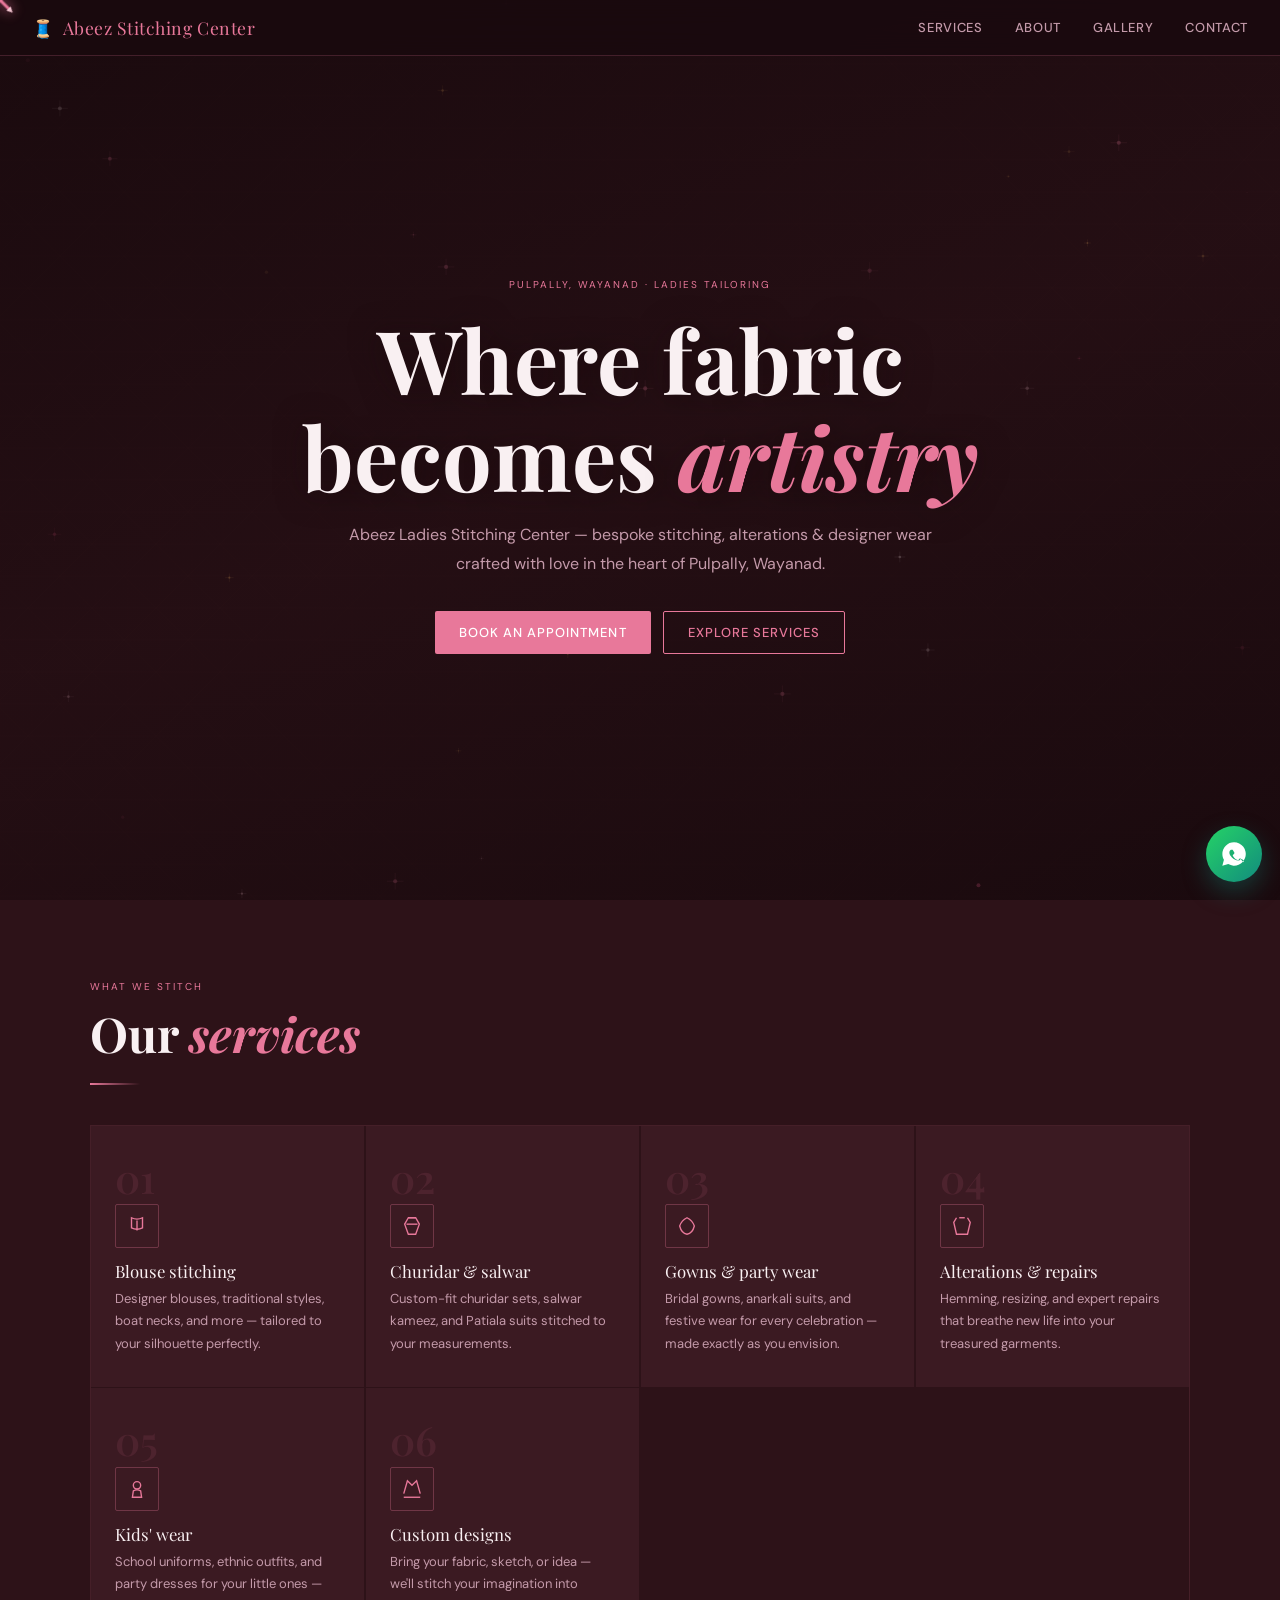
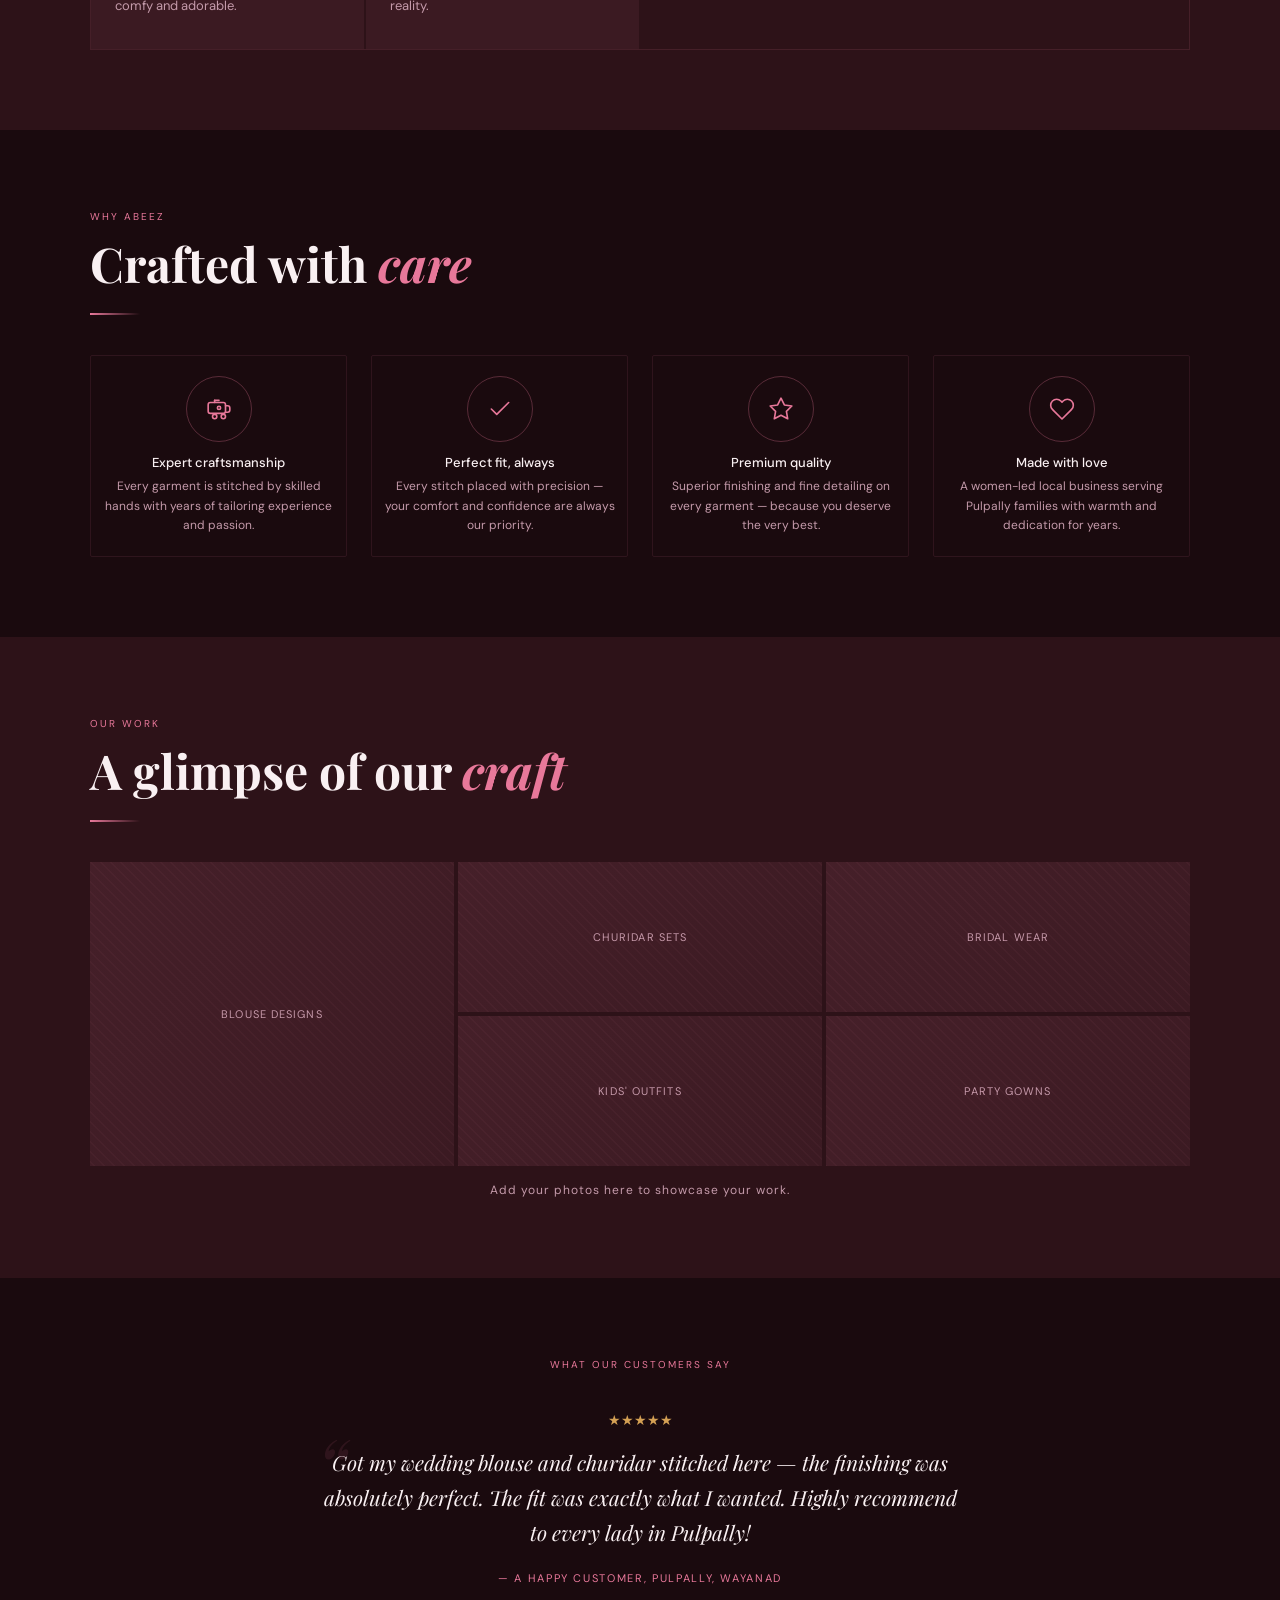
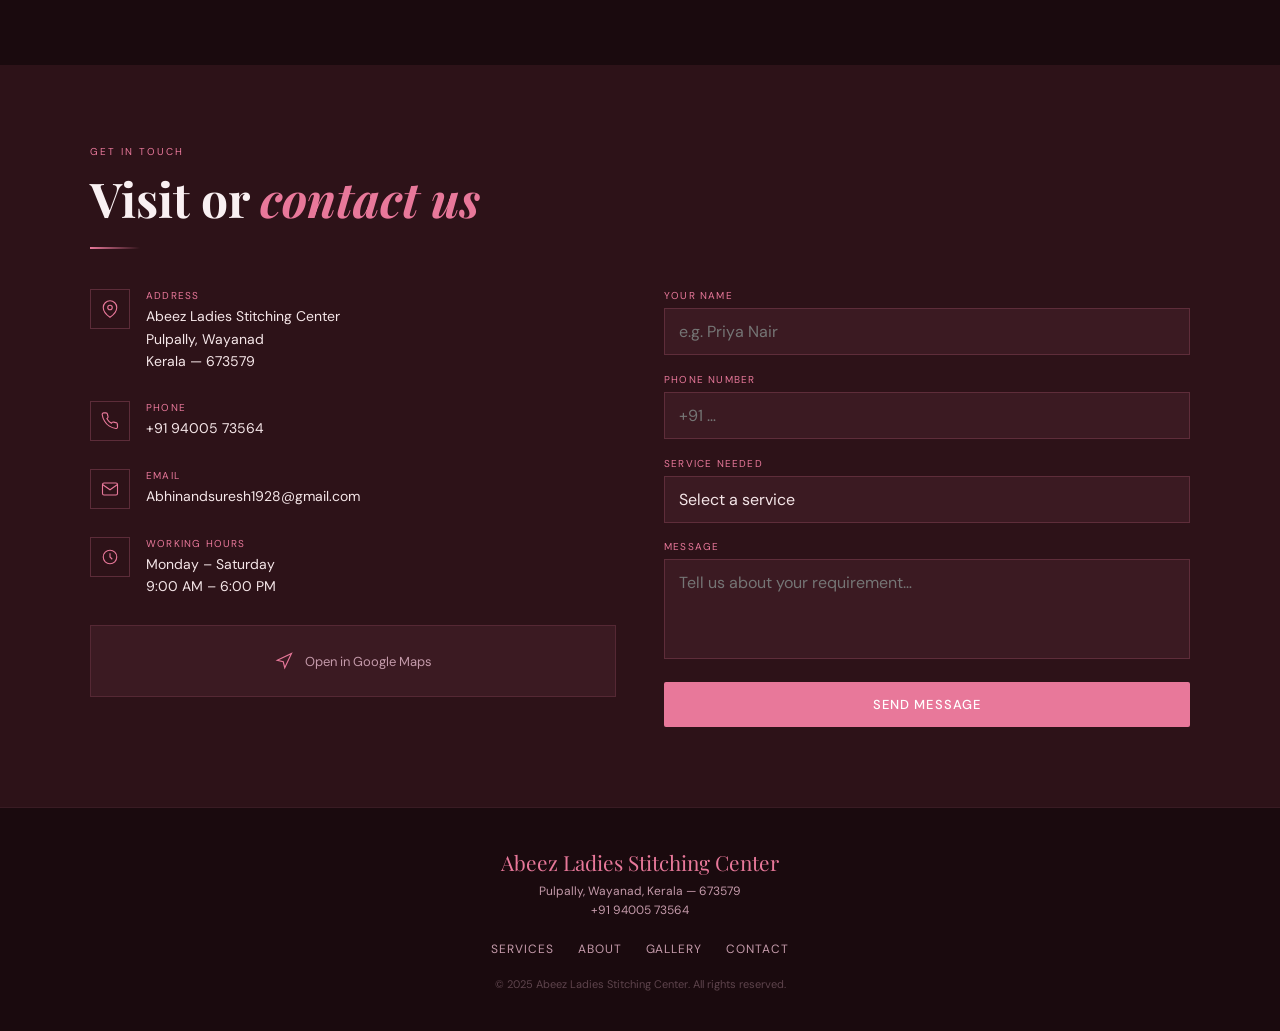
==== commit 27e5f167: "initial commit" ====
--- a/index.html
+++ b/index.html
@@ -1,439 +1,753 @@
 <!DOCTYPE html>
 <html lang="en">
 <head>
-  <meta charset="UTF-8"/>
-  <meta name="viewport" content="width=device-width, initial-scale=1.0"/>
-  <meta name="description" content="Abeeez Ladies Stitching Center – Premium ladies tailoring in Pulpally, Wayanad, Kerala. Bridal blouses, churidar, designer wear & custom stitching."/>
-  <meta name="keywords" content="ladies stitching, blouse stitching, churidar stitching, bridal wear, Pulpally, Wayanad, Kerala tailoring"/>
-  <title>Abeeez Ladies Stitching Center – Pulpally, Wayanad</title>
-  <link rel="stylesheet" href="style.css"/>
-  <link href="https://fonts.googleapis.com/css2?family=Playfair+Display:ital,wght@0,400;0,600;0,700;1,400;1,600&family=DM+Sans:wght@300;400;500;600&display=swap" rel="stylesheet"/>
-  <link rel="stylesheet" href="https://cdnjs.cloudflare.com/ajax/libs/font-awesome/6.5.0/css/all.min.css"/>
+<meta charset="UTF-8"/>
+<meta name="viewport" content="width=device-width, initial-scale=1.0"/>
+<title>Abeez Ladies Stitching Center – Pulpally, Wayanad</title>
+<link href="https://fonts.googleapis.com/css2?family=Playfair+Display:ital,wght@0,400;0,600;1,400&family=DM+Sans:wght@300;400;500&display=swap" rel="stylesheet"/>
+<style>
+*,*::before,*::after{box-sizing:border-box;margin:0;padding:0;}
+html{scroll-behavior:smooth;}
+body{font-family:'DM Sans',sans-serif;background:#1a0a0e;color:#f5e6e8;cursor:none;overflow-x:hidden;}
+@media(hover:none){body{cursor:auto;}#cursor,.trail-dot{display:none!important;}.btn-primary,.btn-ghost,a,button{cursor:pointer;}}
+
+/* ── Cursor ── */
+#cursor{position:fixed;top:0;left:0;pointer-events:none;z-index:9999;transform:translate(-50%,-50%);}
+#cursor-needle{width:40px;height:40px;transform:rotate(-45deg);}
+#cursor-needle svg{width:100%;height:100%;filter:drop-shadow(0 0 6px #e8789a);}
+.trail-dot{position:fixed;width:5px;height:5px;border-radius:50%;background:rgba(232,120,154,0.5);pointer-events:none;z-index:9997;transform:translate(-50%,-50%);}
+@keyframes needlePulse{0%,100%{filter:drop-shadow(0 0 4px #e8789a);}50%{filter:drop-shadow(0 0 12px #e8789a) drop-shadow(0 0 24px #c04a70);}}
+#cursor-needle svg{animation:needlePulse 2s infinite;}
+
+/* ── Palette ── */
+:root{--rose:#e8789a;--rose-deep:#c04a70;--blush:#f2c4d0;--cream:#f9f0f2;--dark:#1a0a0e;--dark-mid:#2d1218;--dark-card:#3b1a22;--gold:#d4a054;--text-light:#f5e6e8;--text-muted:#c49aaa;}
+
+/* ── Nav ── */
+nav{position:fixed;top:0;left:0;width:100%;z-index:200;padding:1rem 2rem;display:flex;align-items:center;justify-content:space-between;background:rgba(26,10,14,0.88);backdrop-filter:blur(14px);border-bottom:0.5px solid rgba(232,120,154,0.2);transition:padding 0.3s;}
+nav.scrolled{padding:0.65rem 2rem;}
+.nav-brand{font-family:'Playfair Display',serif;font-size:1.1rem;color:var(--rose);letter-spacing:0.03em;display:flex;align-items:center;gap:8px;text-decoration:none;}
+.nav-links{display:flex;gap:2rem;}
+.nav-links a{font-size:13px;font-weight:500;letter-spacing:0.05em;color:var(--text-muted);text-decoration:none;text-transform:uppercase;transition:color 0.2s;position:relative;}
+.nav-links a::after{content:'';position:absolute;bottom:-3px;left:0;width:0;height:1px;background:var(--rose);transition:width 0.3s;}
+.nav-links a:hover{color:var(--rose);}
+.nav-links a:hover::after{width:100%;}
+.hamburger{display:none;flex-direction:column;gap:5px;background:none;border:none;cursor:pointer;padding:4px;}
+.hamburger span{display:block;width:24px;height:1.5px;background:var(--rose);border-radius:2px;transition:transform 0.3s,opacity 0.3s;}
+.hamburger.open span:nth-child(1){transform:translateY(6.5px) rotate(45deg);}
+.hamburger.open span:nth-child(2){opacity:0;}
+.hamburger.open span:nth-child(3){transform:translateY(-6.5px) rotate(-45deg);}
+.mobile-nav{display:none;position:fixed;top:0;left:0;width:100%;height:100vh;background:rgba(26,10,14,0.97);z-index:199;flex-direction:column;align-items:center;justify-content:center;gap:2.5rem;opacity:0;pointer-events:none;transition:opacity 0.3s;}
+.mobile-nav.open{opacity:1;pointer-events:all;}
+.mobile-nav a{font-family:'Playfair Display',serif;font-size:2rem;color:var(--cream);text-decoration:none;transition:color 0.2s;}
+.mobile-nav a:hover{color:var(--rose);}
+.mobile-nav .close-btn{position:absolute;top:1.5rem;right:1.5rem;background:none;border:none;color:var(--rose);font-size:2rem;cursor:pointer;line-height:1;}
+
+/* ── Hero ── */
+#hero{min-height:100svh;display:flex;align-items:center;justify-content:center;position:relative;overflow:hidden;padding:6rem 1.5rem 4rem;}
+/* Dark overlay so canvas doesn't overpower text */
+.hero-overlay{position:absolute;inset:0;background:linear-gradient(160deg,rgba(26,10,14,0.72) 0%,rgba(45,18,24,0.55) 50%,rgba(26,10,14,0.78) 100%);z-index:1;pointer-events:none;}
+/* The canvas fills the hero */
+#stitch-canvas{position:absolute;inset:0;width:100%;height:100%;z-index:0;}
+.hero-content{position:relative;z-index:2;text-align:center;max-width:700px;width:100%;}
+.hero-eyebrow{font-size:10px;letter-spacing:0.2em;text-transform:uppercase;color:var(--rose);margin-bottom:1.25rem;opacity:0;transform:translateY(20px);animation:fadeUp 0.8s 0.3s forwards;}
+.hero-title{font-family:'Playfair Display',serif;font-size:clamp(2.2rem,8vw,5.5rem);line-height:1.1;color:var(--cream);margin-bottom:1rem;opacity:0;transform:translateY(30px);animation:fadeUp 0.9s 0.5s forwards;text-shadow:0 2px 30px rgba(26,10,14,0.6);}
+.hero-title em{color:var(--rose);font-style:italic;}
+.hero-sub{font-size:clamp(0.875rem,3vw,1rem);color:var(--text-muted);line-height:1.8;margin-bottom:2rem;opacity:0;transform:translateY(20px);animation:fadeUp 0.8s 0.7s forwards;}
+.hero-ctas{display:flex;gap:0.75rem;justify-content:center;flex-wrap:wrap;opacity:0;transform:translateY(20px);animation:fadeUp 0.8s 0.9s forwards;}
+
+/* ── Buttons ── */
+.btn-primary{background:var(--rose);color:#fff;border:none;padding:12px 24px;border-radius:2px;font-family:'DM Sans',sans-serif;font-size:13px;font-weight:500;letter-spacing:0.08em;text-transform:uppercase;cursor:pointer;transition:background 0.2s,transform 0.15s;-webkit-tap-highlight-color:transparent;}
+.btn-primary:hover{background:var(--rose-deep);}
+.btn-primary:active{transform:scale(0.97);}
+.btn-ghost{background:transparent;color:var(--rose);border:1px solid var(--rose);padding:12px 24px;border-radius:2px;font-family:'DM Sans',sans-serif;font-size:13px;font-weight:500;letter-spacing:0.08em;text-transform:uppercase;cursor:pointer;transition:background 0.2s,transform 0.15s;-webkit-tap-highlight-color:transparent;}
+.btn-ghost:hover{background:rgba(232,120,154,0.1);}
+.btn-ghost:active{transform:scale(0.97);}
+
+/* ── Sections ── */
+.section{padding:5rem 1.5rem;}
+.section-inner{max-width:1100px;margin:0 auto;}
+.section-eyebrow{font-size:10px;letter-spacing:0.2em;text-transform:uppercase;color:var(--rose);margin-bottom:0.75rem;}
+.section-heading{font-family:'Playfair Display',serif;font-size:clamp(1.75rem,5vw,3rem);color:var(--cream);margin-bottom:1rem;line-height:1.2;}
+.section-heading em{color:var(--rose);font-style:italic;}
+.divider{width:50px;height:2px;background:linear-gradient(90deg,var(--rose),transparent);margin:1.25rem 0;}
+
+/* ── Services ── */
+#services{background:var(--dark-mid);}
+.services-grid{display:grid;grid-template-columns:repeat(auto-fit,minmax(260px,1fr));gap:1.5px;margin-top:2.5rem;border:1.5px solid rgba(232,120,154,0.12);}
+.service-item{background:var(--dark-card);padding:2rem 1.5rem;position:relative;overflow:hidden;transition:background 0.3s;}
+.service-item::before{content:'';position:absolute;top:0;left:0;width:100%;height:2px;background:linear-gradient(90deg,var(--rose),transparent);transform:scaleX(0);transform-origin:left;transition:transform 0.4s;}
+.service-item:hover{background:#4a2030;}
+.service-item:hover::before{transform:scaleX(1);}
+.service-num{font-family:'Playfair Display',serif;font-size:2.5rem;color:rgba(232,120,154,0.1);font-weight:600;line-height:1;margin-bottom:0.4rem;}
+.service-icon-wrap{width:44px;height:44px;margin-bottom:0.75rem;display:flex;align-items:center;justify-content:center;border:1px solid rgba(232,120,154,0.3);border-radius:2px;}
+.service-icon-wrap svg{width:22px;height:22px;stroke:var(--rose);fill:none;stroke-width:1.5;}
+.service-name{font-family:'Playfair Display',serif;font-size:1.05rem;color:var(--cream);margin-bottom:0.4rem;}
+.service-desc{font-size:13px;color:var(--text-muted);line-height:1.7;}
+
+/* ── Why Us ── */
+#why{background:var(--dark);}
+.why-grid{display:grid;grid-template-columns:repeat(auto-fit,minmax(160px,1fr));gap:1.5rem;margin-top:2.5rem;}
+.why-item{text-align:center;padding:1.25rem 0.75rem;border:0.5px solid rgba(232,120,154,0.1);border-radius:2px;transition:border-color 0.3s,background 0.3s;}
+.why-item:hover{background:rgba(232,120,154,0.05);border-color:rgba(232,120,154,0.3);}
+.why-circle{width:66px;height:66px;border-radius:50%;border:1px solid rgba(232,120,154,0.3);display:flex;align-items:center;justify-content:center;margin:0 auto 0.75rem;transition:border-color 0.3s,background 0.3s;}
+.why-item:hover .why-circle{background:rgba(232,120,154,0.12);border-color:var(--rose);}
+.why-circle svg{width:26px;height:26px;stroke:var(--rose);fill:none;stroke-width:1.5;}
+.why-label{font-size:13px;font-weight:500;color:var(--cream);margin-bottom:6px;}
+.why-desc{font-size:12px;color:var(--text-muted);line-height:1.65;}
+
+/* ── Gallery ── */
+#gallery{background:var(--dark-mid);}
+.gallery-grid{display:grid;grid-template-columns:repeat(3,1fr);grid-template-rows:repeat(2,150px);gap:4px;margin-top:2.5rem;}
+.gallery-cell{background:var(--dark-card);display:flex;align-items:center;justify-content:center;font-size:11px;color:var(--text-muted);letter-spacing:0.1em;text-transform:uppercase;position:relative;overflow:hidden;transition:transform 0.3s;}
+.gallery-cell::after{content:'';position:absolute;inset:0;background:linear-gradient(135deg,rgba(232,120,154,0.06),transparent);pointer-events:none;}
+.gallery-cell:first-child{grid-row:span 2;}
+.gallery-cell:active{transform:scale(0.97);}
+.gallery-pattern{position:absolute;inset:0;opacity:0.04;background-image:repeating-linear-gradient(45deg,var(--rose) 0,var(--rose) 1px,transparent 0,transparent 50%);background-size:10px 10px;}
+
+/* ── Testimonial ── */
+#testimonials{background:var(--dark);}
+.testimonial-block{max-width:650px;margin:2.5rem auto 0;text-align:center;padding:0 0.5rem;}
+.testimonial-quote{font-family:'Playfair Display',serif;font-size:clamp(1rem,3vw,1.3rem);font-style:italic;color:var(--cream);line-height:1.7;margin-bottom:1.25rem;position:relative;}
+.testimonial-quote::before{content:'\201C';font-size:5rem;color:rgba(232,120,154,0.1);font-family:'Playfair Display',serif;position:absolute;top:-1.25rem;left:-0.5rem;line-height:1;pointer-events:none;}
+.testimonial-author{font-size:11px;letter-spacing:0.15em;text-transform:uppercase;color:var(--rose);}
+.stars{color:var(--gold);font-size:14px;margin-bottom:1rem;}
+
+/* ── Contact ── */
+#contact{background:var(--dark-mid);}
+.contact-wrap{display:grid;grid-template-columns:1fr 1fr;gap:3rem;margin-top:2.5rem;}
+.contact-row{display:flex;align-items:flex-start;gap:1rem;margin-bottom:1.75rem;}
+.contact-icon{width:40px;height:40px;flex-shrink:0;border:1px solid rgba(232,120,154,0.25);display:flex;align-items:center;justify-content:center;}
+.contact-icon svg{width:18px;height:18px;stroke:var(--rose);fill:none;stroke-width:1.5;}
+.contact-key{font-size:10px;letter-spacing:0.12em;text-transform:uppercase;color:var(--rose);margin-bottom:3px;}
+.contact-val{font-size:14px;color:var(--text-light);line-height:1.6;}
+.quick-actions{display:none;gap:0.75rem;margin-bottom:1.5rem;flex-wrap:wrap;}
+.quick-btn{flex:1;min-width:140px;display:flex;align-items:center;justify-content:center;gap:8px;padding:13px 16px;border:1px solid rgba(232,120,154,0.3);background:var(--dark-card);color:var(--rose);font-size:13px;font-weight:500;text-decoration:none;border-radius:2px;transition:background 0.2s;-webkit-tap-highlight-color:transparent;}
+.quick-btn:active{background:#4a2030;}
+.quick-btn svg{width:17px;height:17px;stroke:var(--rose);fill:none;stroke-width:1.5;flex-shrink:0;}
+.form-group{margin-bottom:1.1rem;}
+.form-group label{display:block;font-size:10px;letter-spacing:0.12em;text-transform:uppercase;color:var(--rose);margin-bottom:6px;}
+.form-group input,.form-group textarea,.form-group select{width:100%;background:var(--dark-card);border:0.5px solid rgba(232,120,154,0.2);color:var(--text-light);padding:12px 14px;font-family:'DM Sans',sans-serif;font-size:16px;outline:none;resize:none;transition:border-color 0.2s;border-radius:0;appearance:none;-webkit-appearance:none;}
+.form-group input:focus,.form-group textarea:focus,.form-group select:focus{border-color:var(--rose);}
+.form-group textarea{height:100px;}
+.form-success{display:none;color:var(--rose);font-size:13px;margin-top:0.75rem;text-align:center;letter-spacing:0.05em;}
+.map-strip{background:var(--dark-card);border:0.5px solid rgba(232,120,154,0.15);display:flex;align-items:center;justify-content:center;height:72px;margin-top:1.75rem;gap:0.75rem;font-size:13px;color:var(--text-muted);text-decoration:none;transition:background 0.2s,color 0.2s;-webkit-tap-highlight-color:transparent;}
+.map-strip:hover,.map-strip:active{background:rgba(232,120,154,0.07);color:var(--rose);}
+.map-strip svg{width:18px;height:18px;stroke:var(--rose);fill:none;stroke-width:1.5;}
+
+/* ── Footer ── */
+footer{background:var(--dark);border-top:0.5px solid rgba(232,120,154,0.15);padding:2.5rem 1.5rem;text-align:center;}
+.whatsapp-float{position:fixed;right:18px;bottom:18px;z-index:300;width:56px;height:56px;border-radius:50%;display:flex;align-items:center;justify-content:center;background:linear-gradient(135deg,#25d366,#128c7e);box-shadow:0 10px 24px rgba(18,140,126,0.35);text-decoration:none;transition:transform 0.18s ease,box-shadow 0.18s ease;}
+.whatsapp-float:hover,.whatsapp-float:focus-visible{transform:translateY(-2px) scale(1.03);box-shadow:0 14px 28px rgba(18,140,126,0.42);} 
+.whatsapp-float svg{width:28px;height:28px;fill:#fff;}
+.footer-brand{font-family:'Playfair Display',serif;font-size:1.3rem;color:var(--rose);margin-bottom:0.4rem;}
+.footer-loc{font-size:12px;color:var(--text-muted);margin-bottom:1.25rem;line-height:1.6;}
+.footer-links{display:flex;gap:1.5rem;justify-content:center;flex-wrap:wrap;margin-bottom:1.25rem;}
+.footer-links a{font-size:12px;color:var(--text-muted);text-decoration:none;letter-spacing:0.08em;text-transform:uppercase;}
+.footer-links a:hover{color:var(--rose);}
+.footer-copy{font-size:11px;color:rgba(196,154,170,0.4);}
+
+/* ── Reveal ── */
+.reveal{opacity:0;transform:translateY(28px);transition:opacity 0.65s ease,transform 0.65s ease;}
+.reveal.visible{opacity:1;transform:none;}
+@keyframes fadeUp{to{opacity:1;transform:translateY(0);}}
+@media(prefers-reduced-motion:reduce){.reveal{opacity:1;transform:none;}*{animation-duration:0.01ms!important;transition-duration:0.01ms!important;}}
+
+/* ── Responsive ── */
+@media(max-width:900px){.contact-wrap{grid-template-columns:1fr;gap:2rem;}.services-grid{grid-template-columns:repeat(auto-fit,minmax(220px,1fr));}.why-grid{grid-template-columns:repeat(2,1fr);}}
+@media(max-width:640px){
+  .nav-links{display:none;}.hamburger{display:flex;}.mobile-nav{display:flex;}
+  nav{padding:0.9rem 1.25rem;}nav.scrolled{padding:0.6rem 1.25rem;}
+  .section{padding:3.5rem 1.25rem;}
+  #hero{padding:5rem 1.25rem 3rem;}
+  .hero-ctas{flex-direction:column;align-items:center;}
+  .hero-ctas .btn-primary,.hero-ctas .btn-ghost{width:100%;max-width:280px;text-align:center;}
+  .services-grid{grid-template-columns:1fr;}
+  .why-grid{grid-template-columns:repeat(2,1fr);gap:1rem;}
+  .gallery-grid{grid-template-columns:repeat(2,1fr);grid-template-rows:repeat(3,120px);}
+  .gallery-cell:first-child{grid-row:span 1;}
+  .quick-actions{display:flex;}
+}
+@media(max-width:360px){
+  .hero-title{font-size:2rem;}
+  .why-grid{grid-template-columns:1fr;}
+  .gallery-grid{grid-template-columns:1fr;grid-template-rows:repeat(5,100px);}
+  .gallery-cell:first-child{grid-row:span 1;}
+}
+</style>
 </head>
 <body>
 
-  <!-- Custom Cursor -->
-  <div class="cursor" id="cursor"></div>
-  <div class="cursor-follower" id="cursor-follower"></div>
-
-  <!-- ── NAVBAR ── -->
-  <nav class="navbar" id="navbar">
-    <div class="nav-container">
-      <a href="#home" class="nav-logo">
-        <span class="logo-icon">✿</span>
-        <div>
-          <span class="logo-main">Abeeez</span>
-          <span class="logo-sub">Ladies Stitching Center</span>
-        </div>
+<!-- Cursor -->
+<div id="cursor"><div id="cursor-needle">
+  <svg viewBox="0 0 40 40" xmlns="http://www.w3.org/2000/svg">
+    <rect x="18.5" y="2" width="3" height="32" rx="1.5" fill="#e8789a"/>
+    <polygon points="20,38 17,32 23,32" fill="#f2c4d0"/>
+    <ellipse cx="20" cy="7" rx="2.5" ry="3.5" fill="none" stroke="#f9f0f2" stroke-width="1.5"/>
+    <path d="M20 6 Q14 10 10 16 Q6 22 8 28" stroke="#d4a054" stroke-width="1.2" fill="none" stroke-dasharray="2,2"/>
+  </svg>
+</div></div>
+
+<!-- Mobile nav -->
+<div class="mobile-nav" id="mobileNav">
+  <button class="close-btn" onclick="toggleMenu()">×</button>
+  <a href="#services" onclick="toggleMenu()">Services</a>
+  <a href="#why" onclick="toggleMenu()">About</a>
+  <a href="#gallery" onclick="toggleMenu()">Gallery</a>
+  <a href="#contact" onclick="toggleMenu()">Contact</a>
+</div>
+
+<!-- NAV -->
+<nav id="navbar">
+  <a class="nav-brand" href="#">
+    <span class="needle-icon">🧵</span>
+    Abeez Stitching Center
+  </a>
+  <div class="nav-links">
+    <a href="#services">Services</a>
+    <a href="#why">About</a>
+    <a href="#gallery">Gallery</a>
+    <a href="#contact">Contact</a>
+  </div>
+  <button class="hamburger" id="hamburger" onclick="toggleMenu()">
+    <span></span><span></span><span></span>
+  </button>
+</nav>
+
+<!-- HERO with canvas stitching animation -->
+<section id="hero">
+  <canvas id="stitch-canvas"></canvas>
+  <div class="hero-overlay"></div>
+  <div class="hero-content">
+    <p class="hero-eyebrow">Pulpally, Wayanad · Ladies Tailoring</p>
+    <h1 class="hero-title">Where fabric becomes <em>artistry</em></h1>
+    <p class="hero-sub">Abeez Ladies Stitching Center — bespoke stitching, alterations &amp; designer wear<br>crafted with love in the heart of Pulpally, Wayanad.</p>
+    <div class="hero-ctas">
+      <button class="btn-primary" onclick="document.getElementById('contact').scrollIntoView({behavior:'smooth'})">Book an appointment</button>
+      <button class="btn-ghost" onclick="document.getElementById('services').scrollIntoView({behavior:'smooth'})">Explore services</button>
+    </div>
+  </div>
+</section>
+
+<!-- SERVICES -->
+<section id="services" class="section">
+  <div class="section-inner">
+    <p class="section-eyebrow reveal">What we stitch</p>
+    <h2 class="section-heading reveal">Our <em>services</em></h2>
+    <div class="divider reveal"></div>
+    <div class="services-grid">
+      <div class="service-item reveal">
+        <div class="service-num">01</div>
+        <div class="service-icon-wrap"><svg viewBox="0 0 24 24"><path d="M6 3 Q12 6 18 3 L18 14 Q12 17 6 14 Z"/><line x1="12" y1="6" x2="12" y2="17"/></svg></div>
+        <div class="service-name">Blouse stitching</div>
+        <div class="service-desc">Designer blouses, traditional styles, boat necks, and more — tailored to your silhouette perfectly.</div>
+      </div>
+      <div class="service-item reveal">
+        <div class="service-num">02</div>
+        <div class="service-icon-wrap"><svg viewBox="0 0 24 24"><path d="M8 3 L4 10 L8 21 L16 21 L20 10 L16 3 Z"/><line x1="8" y1="3" x2="16" y2="3"/><line x1="6" y1="10" x2="18" y2="10"/></svg></div>
+        <div class="service-name">Churidar &amp; salwar</div>
+        <div class="service-desc">Custom-fit churidar sets, salwar kameez, and Patiala suits stitched to your measurements.</div>
+      </div>
+      <div class="service-item reveal">
+        <div class="service-num">03</div>
+        <div class="service-icon-wrap"><svg viewBox="0 0 24 24"><path d="M12 3 Q18 6 20 12 Q18 20 12 21 Q6 20 4 12 Q6 6 12 3Z"/></svg></div>
+        <div class="service-name">Gowns &amp; party wear</div>
+        <div class="service-desc">Bridal gowns, anarkali suits, and festive wear for every celebration — made exactly as you envision.</div>
+      </div>
+      <div class="service-item reveal">
+        <div class="service-num">04</div>
+        <div class="service-icon-wrap"><svg viewBox="0 0 24 24"><path d="M6 3 L3 8 L6 21 L18 21 L21 8 L18 3"/><line x1="9" y1="3" x2="15" y2="3"/></svg></div>
+        <div class="service-name">Alterations &amp; repairs</div>
+        <div class="service-desc">Hemming, resizing, and expert repairs that breathe new life into your treasured garments.</div>
+      </div>
+      <div class="service-item reveal">
+        <div class="service-num">05</div>
+        <div class="service-icon-wrap"><svg viewBox="0 0 24 24"><circle cx="12" cy="8" r="4"/><path d="M8 14 Q12 12 16 14 L17 21 L7 21 Z"/></svg></div>
+        <div class="service-name">Kids' wear</div>
+        <div class="service-desc">School uniforms, ethnic outfits, and party dresses for your little ones — comfy and adorable.</div>
+      </div>
+      <div class="service-item reveal">
+        <div class="service-num">06</div>
+        <div class="service-icon-wrap"><svg viewBox="0 0 24 24"><path d="M3 17 L7 3 L12 8 L17 3 L21 17"/><line x1="3" y1="21" x2="21" y2="21"/></svg></div>
+        <div class="service-name">Custom designs</div>
+        <div class="service-desc">Bring your fabric, sketch, or idea — we'll stitch your imagination into reality.</div>
+      </div>
+    </div>
+  </div>
+</section>
+
+<!-- WHY US — updated cards -->
+<section id="why" class="section">
+  <div class="section-inner">
+    <p class="section-eyebrow reveal">Why Abeez</p>
+    <h2 class="section-heading reveal">Crafted with <em>care</em></h2>
+    <div class="divider reveal"></div>
+    <div class="why-grid">
+
+      <!-- Card 1: replaced "On-time delivery" -->
+      <div class="why-item reveal">
+        <div class="why-circle">
+          <!-- Sewing machine icon -->
+          <svg viewBox="0 0 24 24" fill="none" stroke="#e8789a" stroke-width="1.5" stroke-linecap="round" stroke-linejoin="round">
+            <rect x="2" y="6" width="16" height="10" rx="2"/>
+            <path d="M18 9h2a2 2 0 0 1 2 2v2a2 2 0 0 1-2 2h-2"/>
+            <circle cx="8" cy="19" r="2"/><circle cx="16" cy="19" r="2"/>
+            <line x1="8" y1="6" x2="8" y2="4"/><line x1="8" y1="4" x2="12" y2="4"/>
+            <circle cx="12" cy="11" r="1.5"/>
+          </svg>
+        </div>
+        <div class="why-label">Expert craftsmanship</div>
+        <div class="why-desc">Every garment is stitched by skilled hands with years of tailoring experience and passion.</div>
+      </div>
+
+      <!-- Card 2 -->
+      <div class="why-item reveal">
+        <div class="why-circle">
+          <svg viewBox="0 0 24 24" fill="none" stroke="#e8789a" stroke-width="1.5" stroke-linecap="round" stroke-linejoin="round">
+            <polyline points="20 6 9 17 4 12"/>
+          </svg>
+        </div>
+        <div class="why-label">Perfect fit, always</div>
+        <div class="why-desc">Every stitch placed with precision — your comfort and confidence are always our priority.</div>
+      </div>
+
+      <!-- Card 3 -->
+      <div class="why-item reveal">
+        <div class="why-circle">
+          <svg viewBox="0 0 24 24" fill="none" stroke="#e8789a" stroke-width="1.5" stroke-linecap="round" stroke-linejoin="round">
+            <polygon points="12 2 15.09 8.26 22 9.27 17 14.14 18.18 21.02 12 17.77 5.82 21.02 7 14.14 2 9.27 8.91 8.26 12 2"/>
+          </svg>
+        </div>
+        <div class="why-label">Premium quality</div>
+        <div class="why-desc">Superior finishing and fine detailing on every garment — because you deserve the very best.</div>
+      </div>
+
+      <!-- Card 4 -->
+      <div class="why-item reveal">
+        <div class="why-circle">
+          <svg viewBox="0 0 24 24" fill="none" stroke="#e8789a" stroke-width="1.5" stroke-linecap="round" stroke-linejoin="round">
+            <path d="M20.84 4.61a5.5 5.5 0 0 0-7.78 0L12 5.67l-1.06-1.06a5.5 5.5 0 0 0-7.78 7.78l1.06 1.06L12 21.23l7.78-7.78 1.06-1.06a5.5 5.5 0 0 0 0-7.78z"/>
+          </svg>
+        </div>
+        <div class="why-label">Made with love</div>
+        <div class="why-desc">A women-led local business serving Pulpally families with warmth and dedication for years.</div>
+      </div>
+
+    </div>
+  </div>
+</section>
+
+<!-- GALLERY -->
+<section id="gallery" class="section">
+  <div class="section-inner">
+    <p class="section-eyebrow reveal">Our work</p>
+    <h2 class="section-heading reveal">A glimpse of our <em>craft</em></h2>
+    <div class="divider reveal"></div>
+    <div class="gallery-grid reveal">
+      <div class="gallery-cell"><div class="gallery-pattern"></div>Blouse designs</div>
+      <div class="gallery-cell"><div class="gallery-pattern"></div>Churidar sets</div>
+      <div class="gallery-cell"><div class="gallery-pattern"></div>Bridal wear</div>
+      <div class="gallery-cell"><div class="gallery-pattern"></div>Kids' outfits</div>
+      <div class="gallery-cell"><div class="gallery-pattern"></div>Party gowns</div>
+    </div>
+    <p style="font-size:12px;color:var(--text-muted);text-align:center;margin-top:1rem;letter-spacing:0.08em;">Add your photos here to showcase your work.</p>
+  </div>
+</section>
+
+<!-- TESTIMONIAL -->
+<section id="testimonials" class="section">
+  <div class="section-inner">
+    <p class="section-eyebrow reveal" style="text-align:center;">What our customers say</p>
+    <div class="testimonial-block reveal">
+      <div class="stars">★★★★★</div>
+      <p class="testimonial-quote">Got my wedding blouse and churidar stitched here — the finishing was absolutely perfect. The fit was exactly what I wanted. Highly recommend to every lady in Pulpally!</p>
+      <div class="testimonial-author">— A happy customer, Pulpally, Wayanad</div>
+    </div>
+  </div>
+</section>
+
+<!-- CONTACT -->
+<section id="contact" class="section">
+  <div class="section-inner">
+    <p class="section-eyebrow reveal">Get in touch</p>
+    <h2 class="section-heading reveal">Visit or <em>contact us</em></h2>
+    <div class="divider reveal"></div>
+    <div class="quick-actions reveal">
+      <a class="quick-btn" href="tel:+919400573564">
+        <svg viewBox="0 0 24 24"><path d="M22 16.92v3a2 2 0 0 1-2.18 2 19.79 19.79 0 0 1-8.63-3.07A19.5 19.5 0 0 1 4.69 12 19.79 19.79 0 0 1 1.61 3.4 2 2 0 0 1 3.6 1.21h3a2 2 0 0 1 2 1.72c.127.96.361 1.903.7 2.81a2 2 0 0 1-.45 2.11L7.91 8.9a16 16 0 0 0 6 6l.95-.95a2 2 0 0 1 2.11-.45c.907.339 1.85.573 2.81.7A2 2 0 0 1 21.73 16.92z"/></svg>
+        Call now
       </a>
-      <ul class="nav-links" id="nav-links">
-        <li><a href="#home">Home</a></li>
-        <li><a href="#about">About</a></li>
-        <li><a href="#services">Services</a></li>
-        <li><a href="#gallery">Gallery</a></li>
-        <li><a href="#testimonials">Reviews</a></li>
-        <li><a href="#contact">Contact</a></li>
-        <li><a href="#booking" class="nav-book-btn">Book Now</a></li>
-      </ul>
-      <button class="hamburger" id="hamburger" aria-label="Menu">
-        <span></span><span></span><span></span>
-      </button>
+      <a class="quick-btn" href="https://wa.me/919400573564" target="_blank">
+        <svg viewBox="0 0 24 24"><path d="M21 11.5a8.38 8.38 0 0 1-.9 3.8 8.5 8.5 0 0 1-7.6 4.7 8.38 8.38 0 0 1-3.8-.9L3 21l1.9-5.7a8.38 8.38 0 0 1-.9-3.8 8.5 8.5 0 0 1 4.7-7.6 8.38 8.38 0 0 1 3.8-.9h.5a8.48 8.48 0 0 1 8 8v.5z"/></svg>
+        WhatsApp
+      </a>
+      <a class="quick-btn" href="mailto:Abhinandsuresh1928@gmail.com">
+        <svg viewBox="0 0 24 24"><path d="M4 4h16c1.1 0 2 .9 2 2v12c0 1.1-.9 2-2 2H4c-1.1 0-2-.9-2-2V6c0-1.1.9-2 2-2z"/><polyline points="22,6 12,13 2,6"/></svg>
+        Email
+      </a>
     </div>
-  </nav>
-
-  <!-- ── HERO ── -->
-  <section id="home" class="hero">
-    <div class="hero-bg">
-      <div class="hero-orb orb1"></div>
-      <div class="hero-orb orb2"></div>
-      <div class="hero-orb orb3"></div>
-      <!-- Floating thread elements -->
-      <svg class="hero-thread" viewBox="0 0 800 600" preserveAspectRatio="none">
-        <path class="thread-path" d="M0,300 Q200,100 400,300 Q600,500 800,200"/>
-        <path class="thread-path t2" d="M0,150 Q200,350 400,150 Q600,0 800,250"/>
-      </svg>
+    <div class="contact-wrap">
+      <div class="contact-info reveal">
+        <div class="contact-row">
+          <div class="contact-icon"><svg viewBox="0 0 24 24"><path d="M21 10c0 7-9 13-9 13s-9-6-9-13a9 9 0 0 1 18 0z"/><circle cx="12" cy="10" r="3"/></svg></div>
+          <div><div class="contact-key">Address</div><div class="contact-val">Abeez Ladies Stitching Center<br>Pulpally, Wayanad<br>Kerala — 673579</div></div>
+        </div>
+        <div class="contact-row">
+          <div class="contact-icon"><svg viewBox="0 0 24 24"><path d="M22 16.92v3a2 2 0 0 1-2.18 2 19.79 19.79 0 0 1-8.63-3.07A19.5 19.5 0 0 1 4.69 12 19.79 19.79 0 0 1 1.61 3.4 2 2 0 0 1 3.6 1.21h3a2 2 0 0 1 2 1.72c.127.96.361 1.903.7 2.81a2 2 0 0 1-.45 2.11L7.91 8.9a16 16 0 0 0 6 6l.95-.95a2 2 0 0 1 2.11-.45c.907.339 1.85.573 2.81.7A2 2 0 0 1 21.73 16.92z"/></svg></div>
+          <div><div class="contact-key">Phone</div><div class="contact-val"><a href="tel:+919400573564" style="color:var(--text-light);text-decoration:none;">+91 94005 73564</a></div></div>
+        </div>
+        <div class="contact-row">
+          <div class="contact-icon"><svg viewBox="0 0 24 24"><path d="M4 4h16c1.1 0 2 .9 2 2v12c0 1.1-.9 2-2 2H4c-1.1 0-2-.9-2-2V6c0-1.1.9-2 2-2z"/><polyline points="22,6 12,13 2,6"/></svg></div>
+          <div><div class="contact-key">Email</div><div class="contact-val" style="word-break:break-all;"><a href="mailto:Abhinandsuresh1928@gmail.com" style="color:var(--text-light);text-decoration:none;">Abhinandsuresh1928@gmail.com</a></div></div>
+        </div>
+        <div class="contact-row">
+          <div class="contact-icon"><svg viewBox="0 0 24 24"><circle cx="12" cy="12" r="9"/><polyline points="12 7 12 12 15 15"/></svg></div>
+          <div><div class="contact-key">Working hours</div><div class="contact-val">Monday – Saturday<br>9:00 AM – 6:00 PM</div></div>
+        </div>
+        <a class="map-strip" href="https://maps.google.com/?q=Pulpally,Wayanad,Kerala,673579" target="_blank">
+          <svg viewBox="0 0 24 24"><polygon points="3 11 22 2 13 21 11 13 3 11"/></svg>
+          Open in Google Maps
+        </a>
+      </div>
+      <div class="contact-form reveal">
+        <div class="form-group"><label>Your name</label><input type="text" id="f-name" placeholder="e.g. Priya Nair" autocomplete="name"/></div>
+        <div class="form-group"><label>Phone number</label><input type="tel" id="f-phone" placeholder="+91 …" autocomplete="tel"/></div>
+        <div class="form-group"><label>Service needed</label>
+          <select id="f-service">
+            <option value="">Select a service</option>
+            <option>Blouse stitching</option><option>Churidar / Salwar</option>
+            <option>Gown / Party wear</option><option>Alteration / Repair</option>
+            <option>Kids' wear</option><option>Custom design</option>
+          </select>
+        </div>
+        <div class="form-group"><label>Message</label><textarea id="f-message" placeholder="Tell us about your requirement…"></textarea></div>
+        <button class="btn-primary" onclick="submitForm()" style="width:100%;padding:14px;">Send message</button>
+        <div class="form-success" id="form-success">✓ Thank you! We'll get back to you shortly.</div>
+      </div>
     </div>
-    <div class="hero-content">
-      <p class="hero-eyebrow"><span class="eyebrow-dot"></span> Pulpally, Wayanad, Kerala</p>
-      <h1 class="hero-title">
-        Where Every Stitch<br>Tells a <em>Story</em>
-      </h1>
-      <p class="hero-tagline">Premium ladies tailoring — crafted with elegance, love, and precision for the modern Kerala woman.</p>
-      <div class="hero-actions">
-        <a href="#booking" class="btn-primary">Book Appointment <i class="fas fa-arrow-right"></i></a>
-        <a href="#services" class="btn-ghost">Explore Services</a>
-      </div>
-      <div class="hero-badges">
-        <div class="badge"><span class="badge-num">10+</span><span class="badge-text">Years Experience</span></div>
-        <div class="badge-divider"></div>
-        <div class="badge"><span class="badge-num">2000+</span><span class="badge-text">Happy Clients</span></div>
-        <div class="badge-divider"></div>
-        <div class="badge"><span class="badge-num">100%</span><span class="badge-text">Custom Designs</span></div>
-      </div>
-    </div>
-    <div class="hero-visual">
-      <div class="hero-card-main">
-        <div class="hc-inner">
-          <div class="hc-emoji">👗</div>
-          <p class="hc-label">Bridal Collection</p>
-        </div>
-      </div>
-      <div class="hero-card-float f1"><span>🪡</span> Custom Blouses</div>
-      <div class="hero-card-float f2"><span>✨</span> Bridal Wear</div>
-      <div class="hero-card-float f3"><span>✂️</span> Expert Alterations</div>
-    </div>
-    <div class="scroll-indicator">
-      <div class="scroll-line"></div>
-      <span>Scroll</span>
-    </div>
-  </section>
-
-  <!-- ── ABOUT ── -->
-  <section id="about" class="about section-pad">
-    <div class="container">
-      <div class="about-grid">
-        <div class="about-visual-col" data-reveal>
-          <div class="about-img-wrap">
-            <div class="about-img-main">
-              <div class="about-img-inner"><span>🧵</span><p>Abeeez Atelier</p></div>
-            </div>
-            <div class="about-img-badge">
-              <span class="abadge-num">10+</span>
-              <span class="abadge-text">Years of Mastery</span>
-            </div>
-            <div class="about-img-tag">
-              <i class="fas fa-map-marker-alt"></i> Pulpally, Wayanad
-            </div>
-          </div>
-        </div>
-        <div class="about-text-col" data-reveal>
-          <p class="section-eyebrow">Our Story</p>
-          <h2 class="section-title">Elegance Stitched Into <em>Every Thread</em></h2>
-          <p class="about-desc">At Abeeez Ladies Stitching Center, we have been the trusted name for premium ladies tailoring in Pulpally, Wayanad for over a decade. We believe every woman deserves a garment that fits not just her body, but her spirit.</p>
-          <p class="about-desc">From intricate bridal blouses to everyday churidars, our skilled team crafts each piece with meticulous attention to fit, finish, and fabric — because you deserve nothing less than perfect.</p>
-          <div class="about-features">
-            <div class="af-item"><i class="fas fa-check-circle"></i> Expert in bridal & occasion wear</div>
-            <div class="af-item"><i class="fas fa-check-circle"></i> 100% custom & made-to-measure</div>
-            <div class="af-item"><i class="fas fa-check-circle"></i> All fabric types & styles accepted</div>
-            <div class="af-item"><i class="fas fa-check-circle"></i> On-time delivery guaranteed</div>
-          </div>
-          <a href="#booking" class="btn-primary">Schedule a Visit <i class="fas fa-arrow-right"></i></a>
-        </div>
-      </div>
-    </div>
-  </section>
-
-  <!-- ── SERVICES ── -->
-  <section id="services" class="services section-pad">
-    <div class="container">
-      <div class="section-header" data-reveal>
-        <p class="section-eyebrow">What We Create</p>
-        <h2 class="section-title">Our <em>Signature</em> Services</h2>
-        <p class="section-subtitle">Every garment is treated as a unique work of art — measured, crafted, and finished to perfection.</p>
-      </div>
-      <div class="services-grid">
-        <div class="service-card" data-reveal>
-          <div class="sc-icon-wrap"><span class="sc-icon">👰</span></div>
-          <h3 class="sc-name">Bridal Blouse Stitching</h3>
-          <p class="sc-desc">Exquisite blouses crafted for your most special day — heavy embroidery, padded, fully lined with an impeccable fit.</p>
-          <div class="sc-footer">
-            <span class="sc-price">From ₹800</span>
-            <a href="#booking" class="sc-book">Book <i class="fas fa-arrow-right"></i></a>
-          </div>
-        </div>
-        <div class="service-card featured" data-reveal>
-          <div class="sc-badge-pop">Popular</div>
-          <div class="sc-icon-wrap"><span class="sc-icon">✨</span></div>
-          <h3 class="sc-name">Designer Blouse Stitching</h3>
-          <p class="sc-desc">Statement blouses with modern cuts, back-neck designs, and fashion-forward styling for every occasion.</p>
-          <div class="sc-footer">
-            <span class="sc-price">From ₹500</span>
-            <a href="#booking" class="sc-book">Book <i class="fas fa-arrow-right"></i></a>
-          </div>
-        </div>
-        <div class="service-card" data-reveal>
-          <div class="sc-icon-wrap"><span class="sc-icon">👘</span></div>
-          <h3 class="sc-name">Churidar Stitching</h3>
-          <p class="sc-desc">Traditional and fusion churidars tailored to your measurements — straight cut, Anarkali, or palazzo styles.</p>
-          <div class="sc-footer">
-            <span class="sc-price">From ₹450</span>
-            <a href="#booking" class="sc-book">Book <i class="fas fa-arrow-right"></i></a>
-          </div>
-        </div>
-        <div class="service-card" data-reveal>
-          <div class="sc-icon-wrap"><span class="sc-icon">🥻</span></div>
-          <h3 class="sc-name">Salwar Suit Stitching</h3>
-          <p class="sc-desc">Complete salwar suits — kameez, bottom & dupatta — stitched with perfect proportions and elegant finish.</p>
-          <div class="sc-footer">
-            <span class="sc-price">From ₹600</span>
-            <a href="#booking" class="sc-book">Book <i class="fas fa-arrow-right"></i></a>
-          </div>
-        </div>
-        <div class="service-card" data-reveal>
-          <div class="sc-icon-wrap"><span class="sc-icon">✂️</span></div>
-          <h3 class="sc-name">Alteration Services</h3>
-          <p class="sc-desc">Resize, reshape, and revive your favourite garments. We handle all types of alterations with care.</p>
-          <div class="sc-footer">
-            <span class="sc-price">From ₹150</span>
-            <a href="#booking" class="sc-book">Book <i class="fas fa-arrow-right"></i></a>
-          </div>
-        </div>
-        <div class="service-card" data-reveal>
-          <div class="sc-icon-wrap"><span class="sc-icon">🎨</span></div>
-          <h3 class="sc-name">Custom Fashion Designs</h3>
-          <p class="sc-desc">Bring your dream design to life — share a photo or sketch and we'll stitch it exactly to your vision.</p>
-          <div class="sc-footer">
-            <span class="sc-price">Custom Quote</span>
-            <a href="#booking" class="sc-book">Book <i class="fas fa-arrow-right"></i></a>
-          </div>
-        </div>
-      </div>
-    </div>
-  </section>
-
-  <!-- ── GALLERY ── -->
-  <section id="gallery" class="gallery section-pad">
-    <div class="container">
-      <div class="section-header" data-reveal>
-        <p class="section-eyebrow">Our Portfolio</p>
-        <h2 class="section-title">Crafted with <em>Love</em></h2>
-        <p class="section-subtitle">A glimpse into the garments we create — each one a unique story of style and craftsmanship.</p>
-      </div>
-      <div class="gallery-grid" data-reveal>
-        <div class="gallery-item gi-large" data-label="Bridal Blouse">
-          <div class="gi-inner"><span>👰</span><p>Bridal Blouse</p></div>
-          <div class="gi-overlay"><span class="gi-ol-label">Bridal Collection</span><a href="#booking" class="gi-ol-btn">Book This</a></div>
-        </div>
-        <div class="gallery-item" data-label="Designer Blouse">
-          <div class="gi-inner"><span>✨</span><p>Designer Blouse</p></div>
-          <div class="gi-overlay"><span class="gi-ol-label">Designer Series</span><a href="#booking" class="gi-ol-btn">Book This</a></div>
-        </div>
-        <div class="gallery-item" data-label="Anarkali Churidar">
-          <div class="gi-inner"><span>💃</span><p>Anarkali</p></div>
-          <div class="gi-overlay"><span class="gi-ol-label">Churidar Collection</span><a href="#booking" class="gi-ol-btn">Book This</a></div>
-        </div>
-        <div class="gallery-item gi-tall" data-label="Lehenga Set">
-          <div class="gi-inner"><span>👗</span><p>Lehenga Set</p></div>
-          <div class="gi-overlay"><span class="gi-ol-label">Bridal Wear</span><a href="#booking" class="gi-ol-btn">Book This</a></div>
-        </div>
-        <div class="gallery-item" data-label="Salwar Suit">
-          <div class="gi-inner"><span>🥻</span><p>Salwar Suit</p></div>
-          <div class="gi-overlay"><span class="gi-ol-label">Suit Collection</span><a href="#booking" class="gi-ol-btn">Book This</a></div>
-        </div>
-        <div class="gallery-item" data-label="Pattu Pavada">
-          <div class="gi-inner"><span>🎀</span><p>Pattu Pavada</p></div>
-          <div class="gi-overlay"><span class="gi-ol-label">Kids Collection</span><a href="#booking" class="gi-ol-btn">Book This</a></div>
-        </div>
-      </div>
-    </div>
-  </section>
-
-  <!-- ── BOOKING ── -->
-  <section id="booking" class="booking section-pad">
-    <div class="container">
-      <div class="booking-grid">
-        <div class="booking-info" data-reveal>
-          <p class="section-eyebrow">Reserve Your Slot</p>
-          <h2 class="section-title">Book Your <em>Appointment</em></h2>
-          <p class="booking-desc">Fill in the form and we'll confirm your appointment within 24 hours. Walk-ins are welcome but appointments are given priority.</p>
-          <div class="booking-contact-list">
-            <div class="bcl-item">
-              <div class="bcl-icon"><i class="fas fa-phone"></i></div>
-              <div><strong>Call Us</strong><span>+91 9400573564</span></div>
-            </div>
-            <div class="bcl-item">
-              <div class="bcl-icon"><i class="fas fa-envelope"></i></div>
-              <div><strong>Email</strong><span>abhinandsuresh1928@gmail.com</span></div>
-            </div>
-            <div class="bcl-item">
-              <div class="bcl-icon"><i class="fas fa-clock"></i></div>
-              <div><strong>Working Hours</strong><span>Mon – Sat: 9:00 AM – 7:00 PM</span></div>
-            </div>
-            <div class="bcl-item">
-              <div class="bcl-icon"><i class="fas fa-map-marker-alt"></i></div>
-              <div><strong>Address</strong><span>Pulpally, Wayanad, Kerala – 673579</span></div>
-            </div>
-          </div>
-        </div>
-        <div class="booking-form-wrap" data-reveal>
-          <form class="booking-form" id="bookingForm" novalidate>
-            <div class="form-row">
-              <div class="form-group">
-                <label for="custName">Full Name <span class="req">*</span></label>
-                <input type="text" id="custName" name="custName" placeholder="Your name" required/>
-                <span class="field-err" id="err-custName"></span>
-              </div>
-              <div class="form-group">
-                <label for="custPhone">Phone Number <span class="req">*</span></label>
-                <input type="tel" id="custPhone" name="custPhone" placeholder="+91 9400000000" required/>
-                <span class="field-err" id="err-custPhone"></span>
-              </div>
-            </div>
-            <div class="form-group">
-              <label for="custEmail">Email Address</label>
-              <input type="email" id="custEmail" name="custEmail" placeholder="your@email.com"/>
-              <span class="field-err" id="err-custEmail"></span>
-            </div>
-            <div class="form-row">
-              <div class="form-group">
-                <label for="prefDate">Preferred Date <span class="req">*</span></label>
-                <input type="date" id="prefDate" name="prefDate" required/>
-                <span class="field-err" id="err-prefDate"></span>
-              </div>
-              <div class="form-group">
-                <label for="serviceReq">Service Required <span class="req">*</span></label>
-                <select id="serviceReq" name="serviceReq" required>
-                  <option value="">Select a service…</option>
-                  <option>Bridal Blouse Stitching</option>
-                  <option>Designer Blouse Stitching</option>
-                  <option>Churidar Stitching</option>
-                  <option>Salwar Suit Stitching</option>
-                  <option>Alteration Services</option>
-                  <option>Custom Fashion Design</option>
-                </select>
-                <span class="field-err" id="err-serviceReq"></span>
-              </div>
-            </div>
-            <div class="form-group">
-              <label for="addNotes">Additional Notes</label>
-              <textarea id="addNotes" name="addNotes" placeholder="Fabric type, design reference, measurements, or any special requests…" rows="4"></textarea>
-            </div>
-            <button type="submit" class="btn-primary form-submit-btn">
-              <span class="btn-text">Confirm Appointment <i class="fas fa-check"></i></span>
-              <span class="btn-loader" style="display:none;"><i class="fas fa-spinner fa-spin"></i> Sending…</span>
-            </button>
-          </form>
-          <div class="booking-success" id="bookingSuccess" style="display:none;">
-            <div class="bs-icon">🎉</div>
-            <h3>Appointment Booked!</h3>
-            <p>Thank you! Your booking details have been sent to our team. We'll confirm your appointment shortly via phone or email.</p>
-            <button class="btn-primary" onclick="resetForm()">Book Another Appointment</button>
-          </div>
-        </div>
-      </div>
-    </div>
-  </section>
-
-  <!-- ── TESTIMONIALS ── -->
-  <section id="testimonials" class="testimonials section-pad">
-    <div class="container">
-      <div class="section-header" data-reveal>
-        <p class="section-eyebrow">Client Love</p>
-        <h2 class="section-title">What Our Clients <em>Say</em></h2>
-      </div>
-      <div class="testi-track-wrap" data-reveal>
-        <div class="testi-track" id="testiTrack"></div>
-      </div>
-    </div>
-  </section>
-
-  <!-- ── CONTACT ── -->
-  <section id="contact" class="contact section-pad">
-    <div class="container">
-      <div class="section-header" data-reveal>
-        <p class="section-eyebrow">Find Us</p>
-        <h2 class="section-title">Visit Our <em>Center</em></h2>
-      </div>
-      <div class="contact-grid">
-        <div class="contact-info-col" data-reveal>
-          <div class="ci-card">
-            <div class="ci-icon"><i class="fas fa-map-marker-alt"></i></div>
-            <div><h4>Address</h4><p>Abeeez Ladies Stitching Center<br>Pulpally, Wayanad, Kerala – 673579</p></div>
-          </div>
-          <div class="ci-card">
-            <div class="ci-icon"><i class="fas fa-phone"></i></div>
-            <div><h4>Phone</h4><p><a href="tel:+919400573564">+91 9400573564</a></p></div>
-          </div>
-          <div class="ci-card">
-            <div class="ci-icon"><i class="fas fa-envelope"></i></div>
-            <div><h4>Email</h4><p><a href="mailto:abhinandsuresh1928@gmail.com">abhinandsuresh1928@gmail.com</a></p></div>
-          </div>
-          <div class="ci-card">
-            <div class="ci-icon"><i class="fas fa-clock"></i></div>
-            <div><h4>Working Hours</h4><p>Monday – Saturday<br>9:00 AM – 7:00 PM</p></div>
-          </div>
-          <div class="contact-cta-btns">
-            <a href="tel:+919400573564" class="btn-primary"><i class="fas fa-phone"></i> Call Now</a>
-            <a href="https://wa.me/919400573564" target="_blank" class="btn-whatsapp"><i class="fab fa-whatsapp"></i> WhatsApp</a>
-          </div>
-          <div class="social-row">
-            <a href="#" class="soc-btn" title="Instagram"><i class="fab fa-instagram"></i></a>
-            <a href="#" class="soc-btn" title="Facebook"><i class="fab fa-facebook-f"></i></a>
-            <a href="https://wa.me/919400573564" class="soc-btn" title="WhatsApp"><i class="fab fa-whatsapp"></i></a>
-          </div>
-        </div>
-        <div class="map-col" data-reveal>
-          <div class="map-embed">
-            <iframe
-              src="https://www.google.com/maps/embed?pb=!1m18!1m12!1m3!1d3910.0!2d76.3327!3d11.7673!2m3!1f0!2f0!3f0!3m2!1i1024!2i768!4f13.1!3m3!1m2!1s0x3ba634cf9cbc5567%3A0xd6f10e1a3eddbe22!2sPulpally%2C%20Kerala%20673579!5e0!3m2!1sen!2sin!4v1"
-              allowfullscreen="" loading="lazy" referrerpolicy="no-referrer-when-downgrade"
-              title="Abeeez Stitching Center Location">
-            </iframe>
-          </div>
-        </div>
-      </div>
-    </div>
-  </section>
-
-  <!-- ── FOOTER ── -->
-  <footer class="footer">
-    <div class="footer-top">
-      <div class="container">
-        <div class="footer-grid">
-          <div class="footer-brand">
-            <div class="footer-logo"><span class="logo-icon">✿</span> Abeeez</div>
-            <p class="footer-tagline">Premium ladies tailoring crafted with elegance and love in the heart of Wayanad.</p>
-            <div class="footer-socials">
-              <a href="#" class="fs-btn"><i class="fab fa-instagram"></i></a>
-              <a href="#" class="fs-btn"><i class="fab fa-facebook-f"></i></a>
-              <a href="https://wa.me/919400573564" class="fs-btn"><i class="fab fa-whatsapp"></i></a>
-            </div>
-          </div>
-          <div class="footer-links-col">
-            <h4>Quick Links</h4>
-            <ul>
-              <li><a href="#home">Home</a></li>
-              <li><a href="#about">About Us</a></li>
-              <li><a href="#services">Services</a></li>
-              <li><a href="#gallery">Gallery</a></li>
-              <li><a href="#booking">Book Appointment</a></li>
-              <li><a href="#contact">Contact</a></li>
-            </ul>
-          </div>
-          <div class="footer-links-col">
-            <h4>Our Services</h4>
-            <ul>
-              <li><a href="#services">Bridal Blouse Stitching</a></li>
-              <li><a href="#services">Designer Blouse</a></li>
-              <li><a href="#services">Churidar Stitching</a></li>
-              <li><a href="#services">Salwar Suit</a></li>
-              <li><a href="#services">Alterations</a></li>
-              <li><a href="#services">Custom Designs</a></li>
-            </ul>
-          </div>
-          <div class="footer-contact-col">
-            <h4>Contact Us</h4>
-            <div class="fc-item"><i class="fas fa-map-marker-alt"></i> Pulpally, Wayanad, Kerala – 673579</div>
-            <div class="fc-item"><i class="fas fa-phone"></i> <a href="tel:+919400573564">+91 9400573564</a></div>
-            <div class="fc-item"><i class="fas fa-envelope"></i> <a href="mailto:abhinandsuresh1928@gmail.com">abhinandsuresh1928@gmail.com</a></div>
-            <div class="fc-item"><i class="fas fa-clock"></i> Mon – Sat: 9 AM – 7 PM</div>
-          </div>
-        </div>
-      </div>
-    </div>
-    <div class="footer-bottom">
-      <div class="container">
-        <p>© 2025 Abeeez Ladies Stitching Center, Pulpally, Wayanad. All rights reserved.</p>
-        <a href="login.html" class="staff-link"><i class="fas fa-lock"></i> Staff Portal</a>
-      </div>
-    </div>
-  </footer>
-
-  <!-- WhatsApp Float -->
-  <a href="https://wa.me/919400573564" class="whatsapp-float" target="_blank" title="Chat on WhatsApp">
-    <i class="fab fa-whatsapp"></i>
-  </a>
-
-  <script src="script.js"></script>
+  </div>
+</section>
+
+<a class="whatsapp-float" href="https://wa.me/919400573564" target="_blank" rel="noopener noreferrer" aria-label="Chat on WhatsApp">
+  <svg viewBox="0 0 24 24" aria-hidden="true"><path d="M12.04 2A10.01 10.01 0 0 0 2.03 12.01c0 1.76.46 3.47 1.34 4.98L2 22l5.1-1.33A10 10 0 1 0 12.04 2Zm5.57 14.2c-.24.68-.98 1.23-1.66 1.4-.43.09-.98.16-2.83-.61-2.4-.97-3.95-3.35-4.07-3.5-.11-.15-1.03-1.37-1.03-2.61 0-1.24.64-1.85.87-2.1.23-.26.6-.36.95-.36h.68c.2 0 .47.08.72.55l1.02 1.72c.08.14.18.38.03.63-.15.25-.22.4-.44.64-.21.24-.45.54-.64.72-.21.18-.43.38-.18.73.25.36.7 1.34 1.52 2.18 1.04 1.02 2.08 1.4 2.45 1.56.37.17.59.14.81-.08.21-.21.46-.55.74-.89.27-.33.58-.38.9-.22.31.15 1.97 1.01 2.31 1.19.34.18.56.27.64.42.08.15.08.84-.16 1.52Z"/></svg>
+</a>
+
+<footer>
+  <div class="footer-brand">Abeez Ladies Stitching Center</div>
+  <div class="footer-loc">Pulpally, Wayanad, Kerala — 673579<br>+91 94005 73564</div>
+  <div class="footer-links">
+    <a href="#services">Services</a><a href="#why">About</a>
+    <a href="#gallery">Gallery</a><a href="#contact">Contact</a>
+  </div>
+  <div class="footer-copy">© 2025 Abeez Ladies Stitching Center. All rights reserved.</div>
+</footer>
+
+<script>
+/* ═══════════════════════════════════════════════
+   STITCHING CANVAS BACKGROUND ANIMATION
+   Draws: fabric grid, multiple needle+thread paths
+   being stitched in real-time, shimmering sparkles
+═══════════════════════════════════════════════ */
+(function(){
+  const canvas = document.getElementById('stitch-canvas');
+  const ctx = canvas.getContext('2d');
+
+  function resize(){
+    canvas.width = canvas.offsetWidth;
+    canvas.height = canvas.offsetHeight;
+  }
+  resize();
+  window.addEventListener('resize', resize);
+
+  /* ── Fabric grid ── */
+  function drawFabric(){
+    const W=canvas.width, H=canvas.height;
+    const sz=32;
+    ctx.strokeStyle='rgba(232,120,154,0.045)';
+    ctx.lineWidth=0.5;
+    for(let x=0;x<W;x+=sz){ctx.beginPath();ctx.moveTo(x,0);ctx.lineTo(x,H);ctx.stroke();}
+    for(let y=0;y<H;y+=sz){ctx.beginPath();ctx.moveTo(0,y);ctx.lineTo(W,y);ctx.stroke();}
+    // Diagonal weave threads
+    ctx.strokeStyle='rgba(212,160,84,0.03)';
+    ctx.lineWidth=0.4;
+    for(let x=-H;x<W+H;x+=sz*2){
+      ctx.beginPath();ctx.moveTo(x,0);ctx.lineTo(x+H,H);ctx.stroke();
+      ctx.beginPath();ctx.moveTo(x,0);ctx.lineTo(x-H,H);ctx.stroke();
+    }
+  }
+
+  /* ── Thread path generator ── */
+  // Each path is a horizontal zigzag stitch line
+  function makePath(yBase){
+    const W=canvas.width;
+    const pts=[];
+    const seg=28; // stitch length
+    const amp=6;  // zigzag amplitude
+    let x=0;
+    while(x<W+seg){
+      pts.push({x, y: yBase + (pts.length%2===0?-amp:amp)});
+      x+=seg;
+    }
+    return pts;
+  }
+
+  /* ── Needle state ── */
+  const COLORS=['#e8789a','#f2c4d0','#d4a054','#c04a70','#f5e6e8'];
+  class StitchLine {
+    constructor(yBase, color, speed, delay){
+      this.yBase=yBase; this.color=color; this.speed=speed;
+      this.pts=[]; this.progress=0; this.delay=delay; this.age=0;
+      this.alpha=0;
+    }
+    init(){
+      this.pts=makePath(this.yBase);
+      this.progress=0; this.age=0; this.alpha=0;
+    }
+    // Get interpolated position along pts
+    posAt(t){
+      if(t<=0) return this.pts[0];
+      const total=this.pts.length-1;
+      const fi=t*total;
+      const i=Math.floor(fi);
+      const frac=fi-i;
+      if(i>=total) return this.pts[total];
+      const a=this.pts[i], b=this.pts[i+1];
+      return {x:a.x+(b.x-a.x)*frac, y:a.y+(b.y-a.y)*frac};
+    }
+    update(dt){
+      if(this.delay>0){this.delay-=dt;return;}
+      this.age+=dt;
+      this.alpha=Math.min(1,this.age/600); // fade in
+      this.progress=Math.min(1,this.progress+dt*this.speed*0.00018);
+    }
+    draw(){
+      if(this.alpha<=0||this.pts.length<2) return;
+      const total=this.pts.length-1;
+      const endIdx=this.progress*total;
+      const endFull=Math.floor(endIdx);
+
+      // Draw completed stitches (dashed segments)
+      ctx.save();
+      ctx.globalAlpha=this.alpha*0.55;
+      ctx.strokeStyle=this.color;
+      ctx.lineWidth=1.4;
+      ctx.setLineDash([8,10]);
+      ctx.lineDashOffset=0;
+      ctx.beginPath();
+      ctx.moveTo(this.pts[0].x, this.pts[0].y);
+      for(let i=1;i<=Math.min(endFull,total);i++){
+        ctx.lineTo(this.pts[i].x, this.pts[i].y);
+      }
+      ctx.stroke();
+      ctx.setLineDash([]);
+
+      // Partial last segment
+      if(endIdx<total){
+        const a=this.pts[endFull];
+        const b=this.pts[Math.min(endFull+1,total)];
+        const frac=endIdx-endFull;
+        const px=a.x+(b.x-a.x)*frac;
+        const py=a.y+(b.y-a.y)*frac;
+        ctx.globalAlpha=this.alpha*0.55;
+        ctx.strokeStyle=this.color;
+        ctx.lineWidth=1.4;
+        ctx.setLineDash([8,10]);
+        ctx.beginPath();ctx.moveTo(a.x,a.y);ctx.lineTo(px,py);ctx.stroke();
+        ctx.setLineDash([]);
+
+        // Needle at tip
+        if(this.progress>0.02){
+          const nx=px, ny=py;
+          ctx.globalAlpha=this.alpha*0.9;
+          // Needle body
+          const ang=Math.atan2(b.y-a.y,b.x-a.x);
+          ctx.save();
+          ctx.translate(nx,ny);ctx.rotate(ang);
+          ctx.fillStyle='#e8789a';
+          ctx.beginPath();ctx.roundRect(-16,-1.5,28,3,1.5);ctx.fill();
+          // Eye
+          ctx.strokeStyle='rgba(249,240,242,0.7)';ctx.lineWidth=1.2;
+          ctx.beginPath();ctx.ellipse(-13,0,3,1.5,0,0,Math.PI*2);ctx.stroke();
+          // Tip glow
+          ctx.fillStyle='#f2c4d0';
+          ctx.beginPath();ctx.arc(13,0,3,0,Math.PI*2);ctx.fill();
+          ctx.fillStyle='rgba(232,120,154,0.3)';
+          ctx.beginPath();ctx.arc(13,0,6,0,Math.PI*2);ctx.fill();
+          ctx.restore();
+
+          // Gold thread trailing from eye
+          ctx.globalAlpha=this.alpha*0.4;
+          ctx.strokeStyle='#d4a054';ctx.lineWidth=0.8;
+          ctx.setLineDash([3,4]);
+          ctx.beginPath();
+          const ex=nx+Math.cos(ang)*(-13), ey=ny+Math.sin(ang)*(-13);
+          ctx.moveTo(ex,ey);
+          // wiggle back a bit
+          ctx.quadraticCurveTo(ex-Math.cos(ang)*20+Math.sin(ang)*8, ey-Math.sin(ang)*20-Math.cos(ang)*8, ex-Math.cos(ang)*40, ey-Math.sin(ang)*40);
+          ctx.stroke();
+          ctx.setLineDash([]);
+        }
+      }
+      ctx.restore();
+    }
+  }
+
+  /* ── Sparkles ── */
+  class Sparkle{
+    constructor(){this.reset();}
+    reset(){
+      this.x=Math.random()*canvas.width;
+      this.y=Math.random()*canvas.height;
+      this.r=Math.random()*1.8+0.4;
+      this.life=0;this.maxLife=Math.random()*2000+1000;
+      this.color=COLORS[Math.floor(Math.random()*COLORS.length)];
+    }
+    update(dt){this.life+=dt;}
+    draw(){
+      const t=this.life/this.maxLife;
+      const a=t<0.3?t/0.3:t>0.7?(1-t)/0.3:1;
+      ctx.save();ctx.globalAlpha=a*0.5;
+      ctx.fillStyle=this.color;
+      ctx.beginPath();ctx.arc(this.x,this.y,this.r,0,Math.PI*2);ctx.fill();
+      if(a>0.5){
+        // Cross sparkle
+        ctx.strokeStyle=this.color;ctx.lineWidth=0.5;ctx.globalAlpha=a*0.3;
+        const s=this.r*4;
+        ctx.beginPath();ctx.moveTo(this.x-s,this.y);ctx.lineTo(this.x+s,this.y);ctx.stroke();
+        ctx.beginPath();ctx.moveTo(this.x,this.y-s);ctx.lineTo(this.x,this.y+s);ctx.stroke();
+      }
+      ctx.restore();
+    }
+    get done(){return this.life>=this.maxLife;}
+  }
+
+  /* ── Build stitch lines ── */
+  function buildLines(){
+    const H=canvas.height;
+    const rows=Math.ceil(H/55)+2;
+    const lines=[];
+    for(let i=0;i<rows;i++){
+      const y=30+i*55+Math.random()*10;
+      const color=COLORS[i%COLORS.length];
+      const speed=0.4+Math.random()*0.4;
+      const delay=i*220+Math.random()*300;
+      const sl=new StitchLine(y,color,speed,delay);
+      sl.init();
+      lines.push(sl);
+    }
+    return lines;
+  }
+
+  let lines=buildLines();
+  const sparkles=Array.from({length:40},()=>new Sparkle());
+  let last=0;
+
+  function frame(ts){
+    const dt=last?Math.min(ts-last,50):16;
+    last=ts;
+    const W=canvas.width, H=canvas.height;
+
+    ctx.clearRect(0,0,W,H);
+
+    // Background deep color
+    ctx.fillStyle='#1a0a0e';
+    ctx.fillRect(0,0,W,H);
+
+    drawFabric();
+
+    // Update & draw stitch lines; restart finished ones
+    for(const l of lines){
+      l.update(dt);
+      if(l.progress>=1){
+        // Restart from new position
+        l.yBase=30+Math.random()*(H-60);
+        l.color=COLORS[Math.floor(Math.random()*COLORS.length)];
+        l.speed=0.38+Math.random()*0.45;
+        l.delay=Math.random()*1200;
+        l.init();
+      }
+      l.draw();
+    }
+
+    // Sparkles
+    for(const s of sparkles){
+      s.update(dt);s.draw();
+      if(s.done) s.reset();
+    }
+
+    requestAnimationFrame(frame);
+  }
+  requestAnimationFrame(frame);
+
+  // Rebuild lines on resize
+  window.addEventListener('resize',()=>{lines=buildLines();});
+})();
+
+/* ═══════════════════════════════════════════════
+   CURSOR
+═══════════════════════════════════════════════ */
+const isTouchDevice=()=>window.matchMedia('(hover:none)').matches;
+const cursor=document.getElementById('cursor');
+const trails=[];
+const TRAIL_COUNT=12;
+if(!isTouchDevice()){
+  for(let i=0;i<TRAIL_COUNT;i++){
+    const d=document.createElement('div');d.className='trail-dot';
+    document.body.appendChild(d);trails.push({el:d,x:0,y:0});
+  }
+  let mx=0,my=0;
+  document.addEventListener('mousemove',e=>{
+    mx=e.clientX;my=e.clientY;
+    cursor.style.left=mx+'px';cursor.style.top=my+'px';
+  });
+  function animateTrail(){
+    trails.forEach((t,i)=>{
+      const prev=i===0?{x:mx,y:my}:trails[i-1];
+      t.x+=(prev.x-t.x)*0.25;t.y+=(prev.y-t.y)*0.25;
+      t.el.style.left=t.x+'px';t.el.style.top=t.y+'px';
+      t.el.style.opacity=(1-i/TRAIL_COUNT)*0.5;
+      t.el.style.width=(5-i*0.3)+'px';t.el.style.height=(5-i*0.3)+'px';
+    });
+    requestAnimationFrame(animateTrail);
+  }
+  animateTrail();
+}
+
+/* ── Hamburger ── */
+function toggleMenu(){
+  const menu=document.getElementById('mobileNav');
+  const btn=document.getElementById('hamburger');
+  const isOpen=menu.classList.toggle('open');
+  btn.classList.toggle('open',isOpen);
+  document.body.style.overflow=isOpen?'hidden':'';
+}
+document.getElementById('mobileNav').addEventListener('click',function(e){if(e.target===this)toggleMenu();});
+
+/* ── Nav scroll ── */
+const navbar=document.getElementById('navbar');
+window.addEventListener('scroll',()=>navbar.classList.toggle('scrolled',window.scrollY>50),{passive:true});
+
+/* ── Reveal ── */
+const io=new IntersectionObserver(entries=>{
+  entries.forEach((e,idx)=>{
+    if(e.isIntersecting){setTimeout(()=>e.target.classList.add('visible'),idx*60);io.unobserve(e.target);}
+  });
+},{threshold:0.1});
+document.querySelectorAll('.reveal').forEach(el=>io.observe(el));
+
+/* ── Form ── */
+function submitForm(){
+  const name=document.getElementById('f-name').value.trim();
+  const phone=document.getElementById('f-phone').value.trim();
+  if(!name||!phone){alert('Please enter your name and phone number.');return;}
+  const btn=event.currentTarget;
+  btn.textContent='Sending…';btn.disabled=true;
+  setTimeout(()=>{
+    document.getElementById('form-success').style.display='block';
+    btn.textContent='Send message';btn.disabled=false;
+    ['f-name','f-phone','f-message'].forEach(id=>document.getElementById(id).value='');
+    document.getElementById('f-service').value='';
+  },800);
+}
+</script>
 </body>
-</html>+</html>
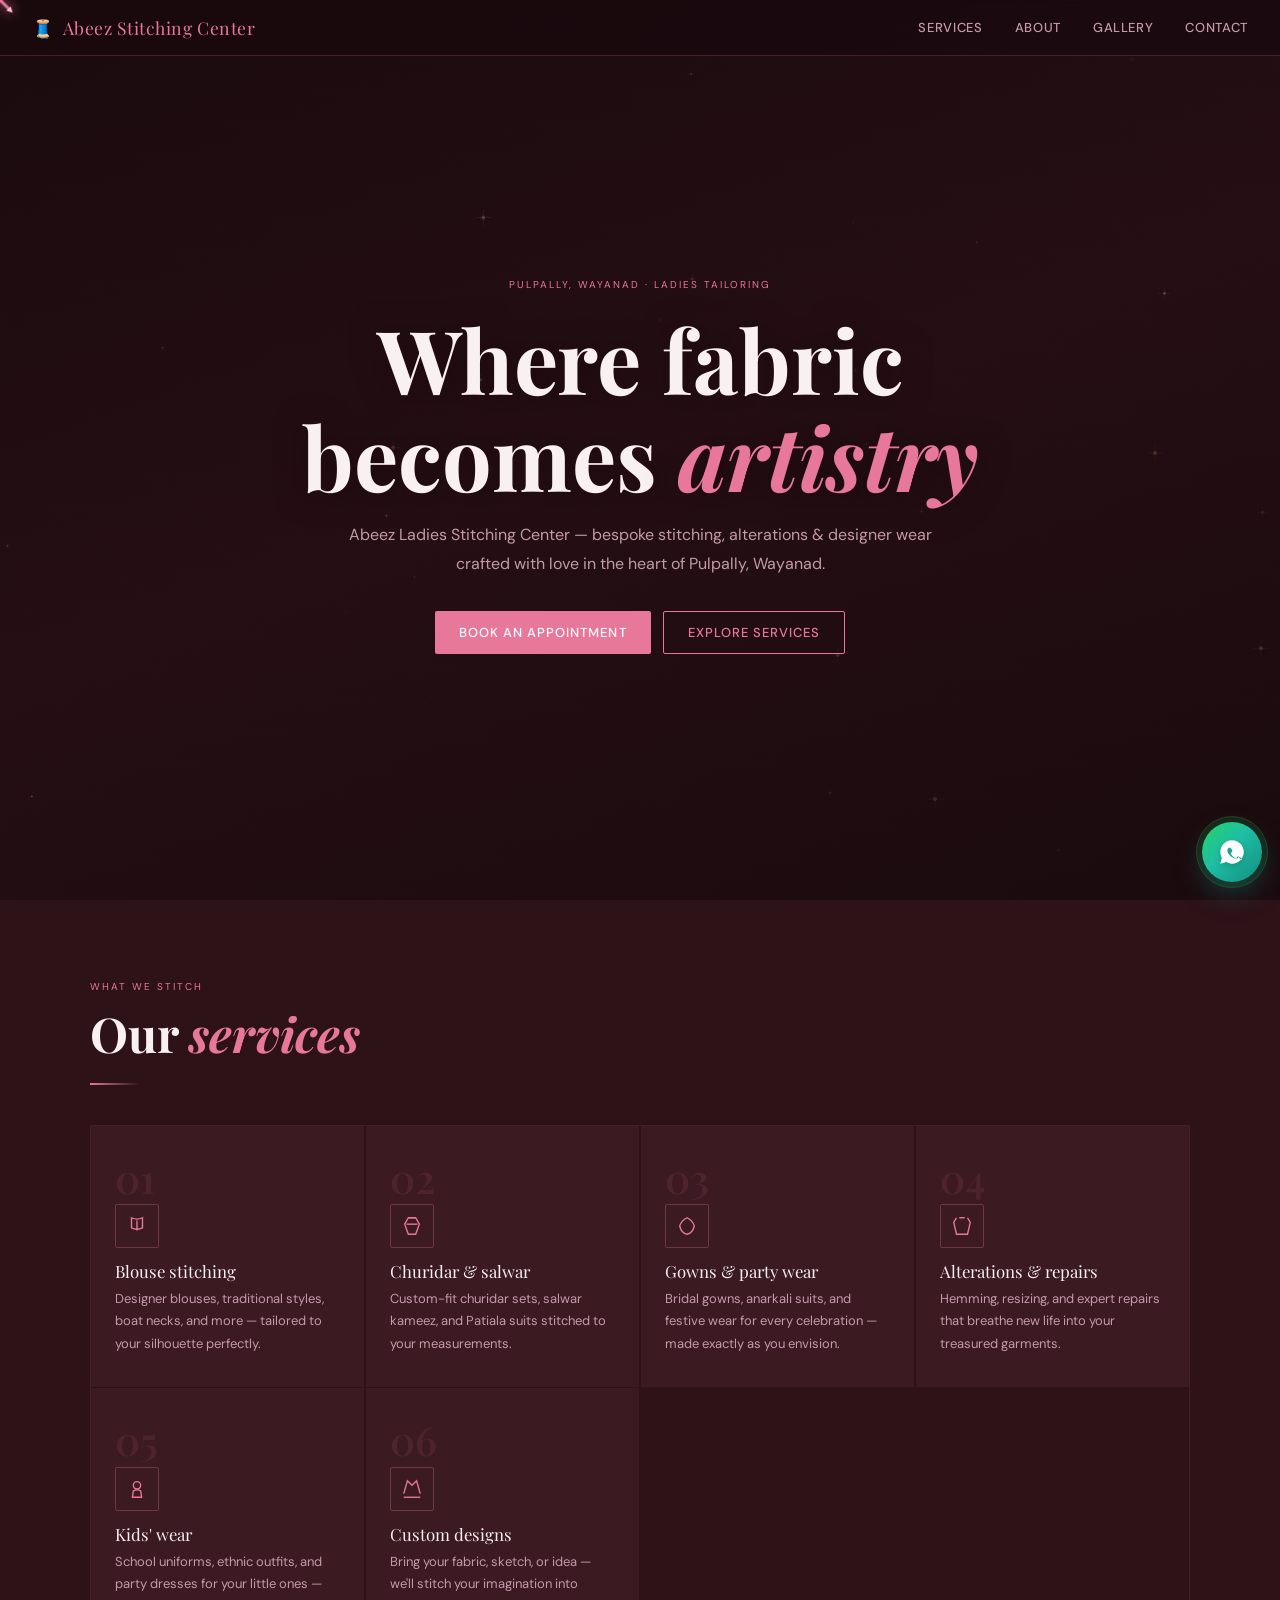
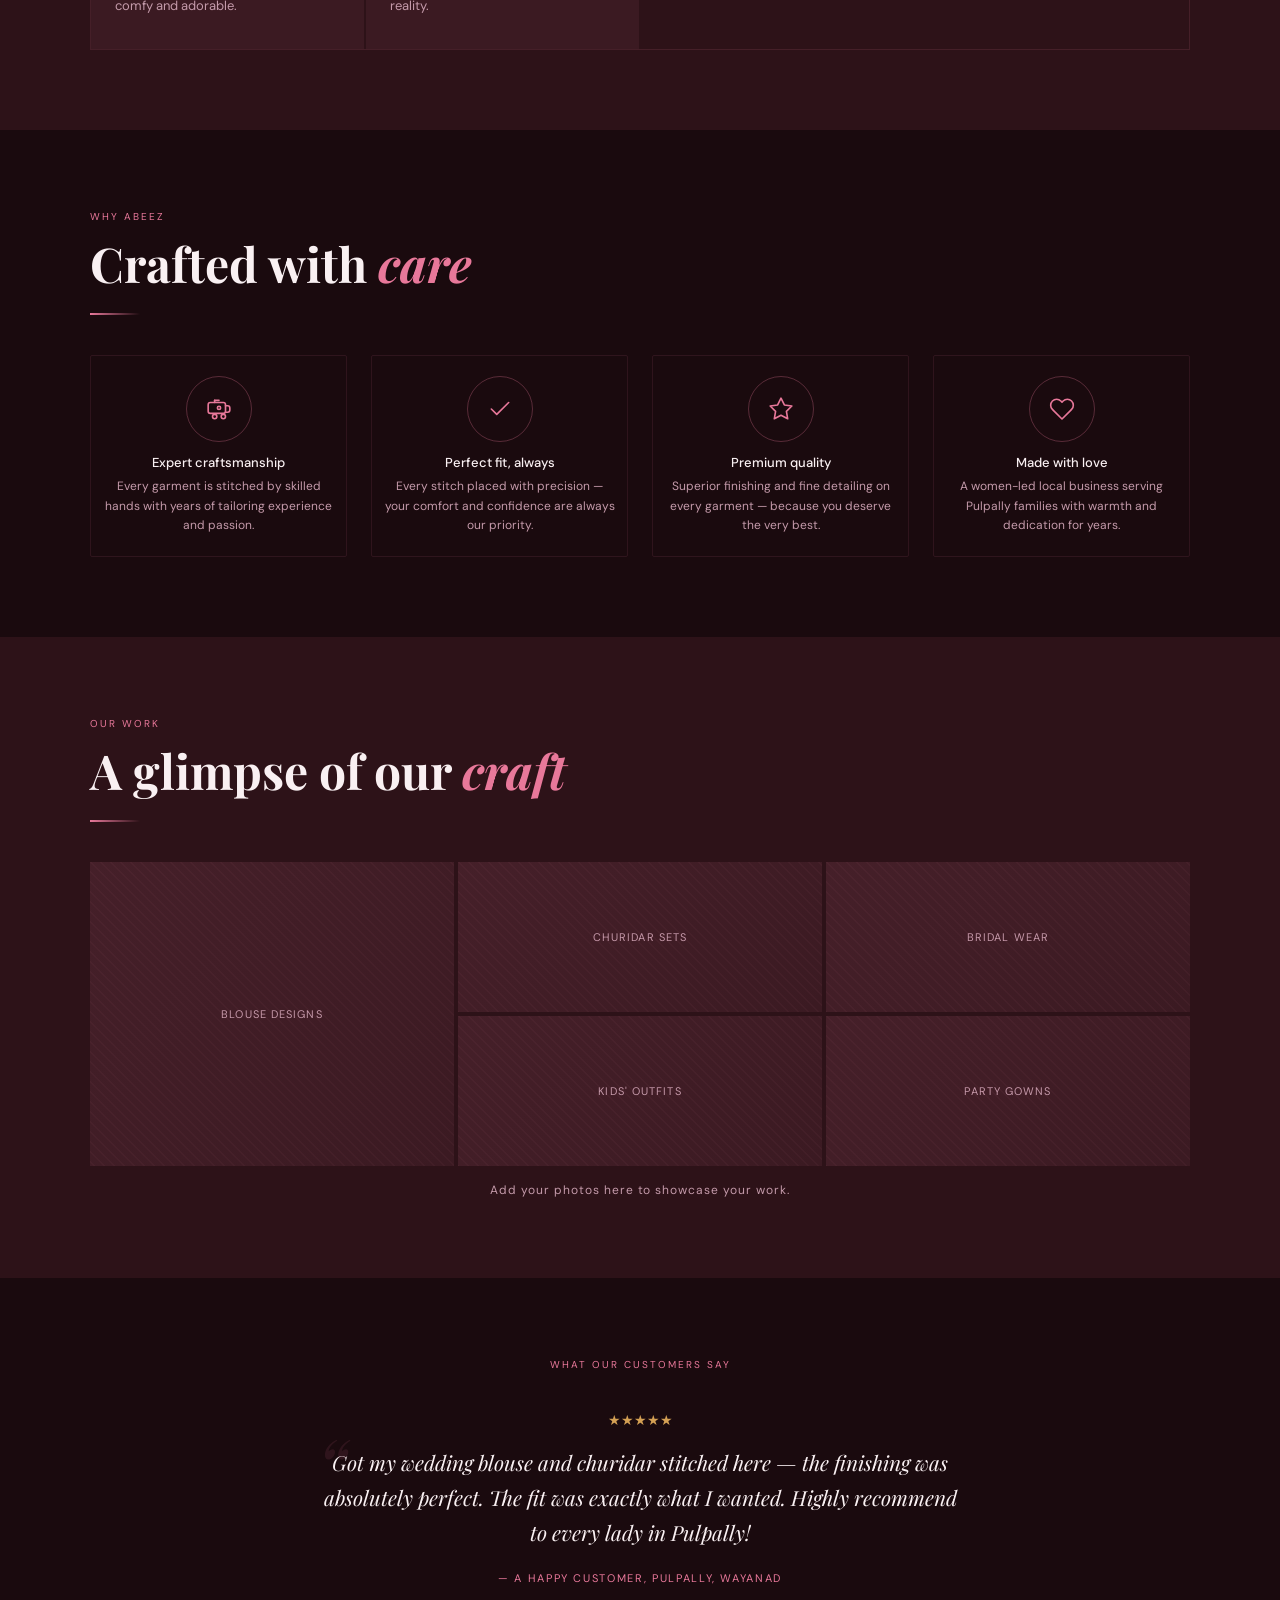
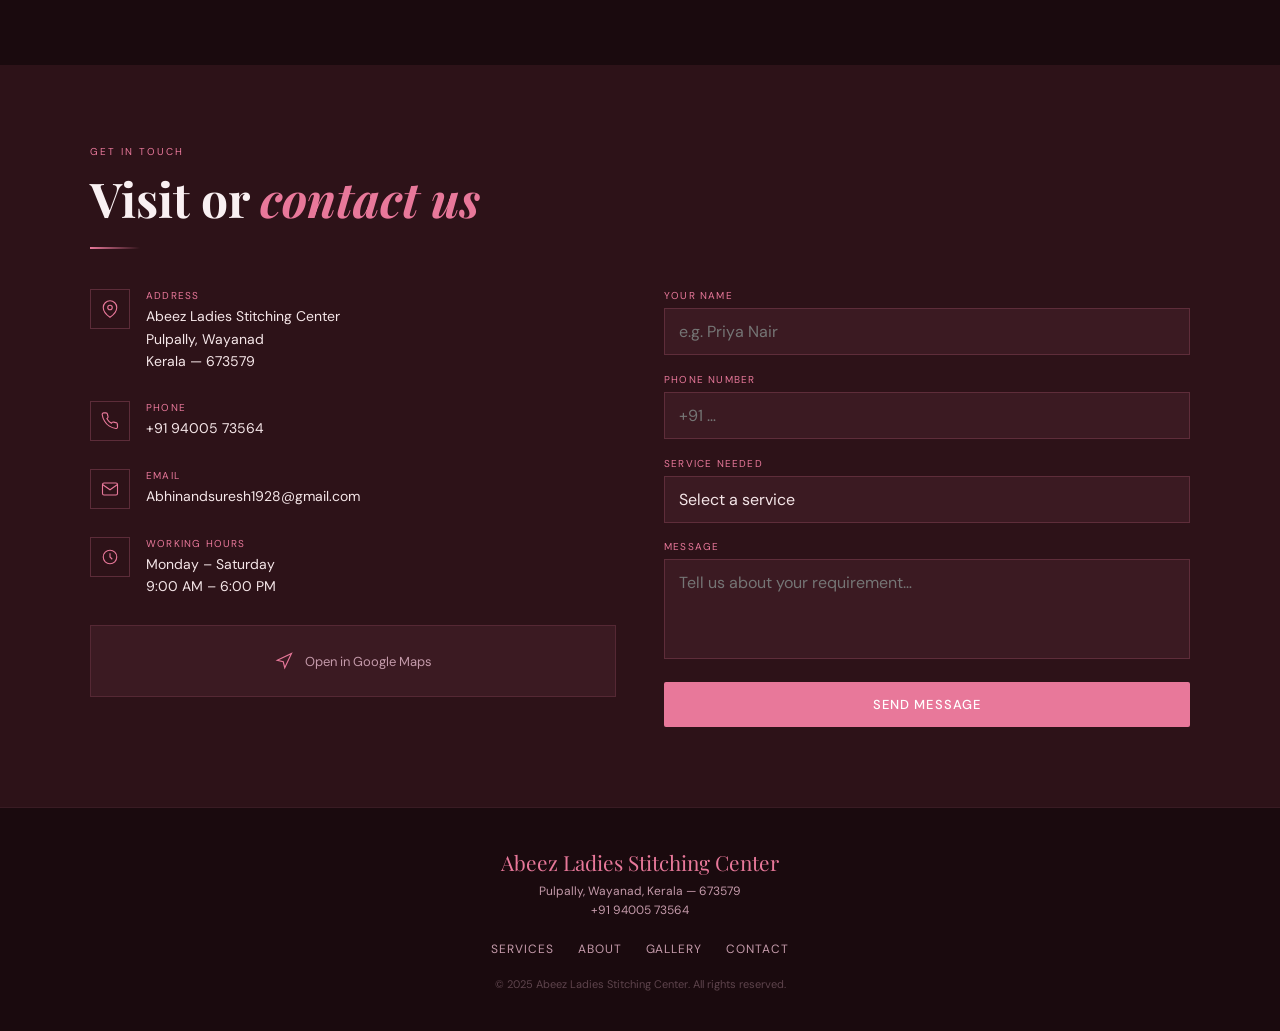
==== commit 374cf9b7: "intial commit" ====
--- a/index.html
+++ b/index.html
@@ -136,9 +136,13 @@
 
 /* ── Footer ── */
 footer{background:var(--dark);border-top:0.5px solid rgba(232,120,154,0.15);padding:2.5rem 1.5rem;text-align:center;}
-.whatsapp-float{position:fixed;right:18px;bottom:18px;z-index:300;width:56px;height:56px;border-radius:50%;display:flex;align-items:center;justify-content:center;background:linear-gradient(135deg,#25d366,#128c7e);box-shadow:0 10px 24px rgba(18,140,126,0.35);text-decoration:none;transition:transform 0.18s ease,box-shadow 0.18s ease;}
-.whatsapp-float:hover,.whatsapp-float:focus-visible{transform:translateY(-2px) scale(1.03);box-shadow:0 14px 28px rgba(18,140,126,0.42);} 
-.whatsapp-float svg{width:28px;height:28px;fill:#fff;}
+.whatsapp-float{position:fixed;right:18px;bottom:18px;z-index:300;width:60px;height:60px;border-radius:50%;display:flex;align-items:center;justify-content:center;background:linear-gradient(135deg,#25d366 0%,#1ebea5 45%,#128c7e 100%);box-shadow:0 12px 28px rgba(18,140,126,0.35),0 0 0 6px rgba(37,211,102,0.12);text-decoration:none;transition:transform 0.22s cubic-bezier(.2,.8,.2,1),box-shadow 0.25s ease,filter 0.25s ease;animation:waPulse 2.8s infinite;}
+.whatsapp-float::after{content:'';position:absolute;inset:-6px;border-radius:50%;border:1px solid rgba(37,211,102,0.18);animation:waRing 2.4s infinite;}
+.whatsapp-float:hover,.whatsapp-float:focus-visible{transform:translateY(-3px) scale(1.05);box-shadow:0 16px 32px rgba(18,140,126,0.42),0 0 0 8px rgba(37,211,102,0.14);filter:saturate(1.08);} 
+.whatsapp-float:active{transform:scale(0.96);} 
+.whatsapp-float svg{width:28px;height:28px;fill:#fff;filter:drop-shadow(0 2px 3px rgba(0,0,0,0.18));}
+@keyframes waPulse{0%,100%{transform:translateY(0);}50%{transform:translateY(-2px);} }
+@keyframes waRing{0%{transform:scale(0.94);opacity:.55;}70%{transform:scale(1.08);opacity:0;}100%{transform:scale(1.12);opacity:0;} }
 .footer-brand{font-family:'Playfair Display',serif;font-size:1.3rem;color:var(--rose);margin-bottom:0.4rem;}
 .footer-loc{font-size:12px;color:var(--text-muted);margin-bottom:1.25rem;line-height:1.6;}
 .footer-links{display:flex;gap:1.5rem;justify-content:center;flex-wrap:wrap;margin-bottom:1.25rem;}
